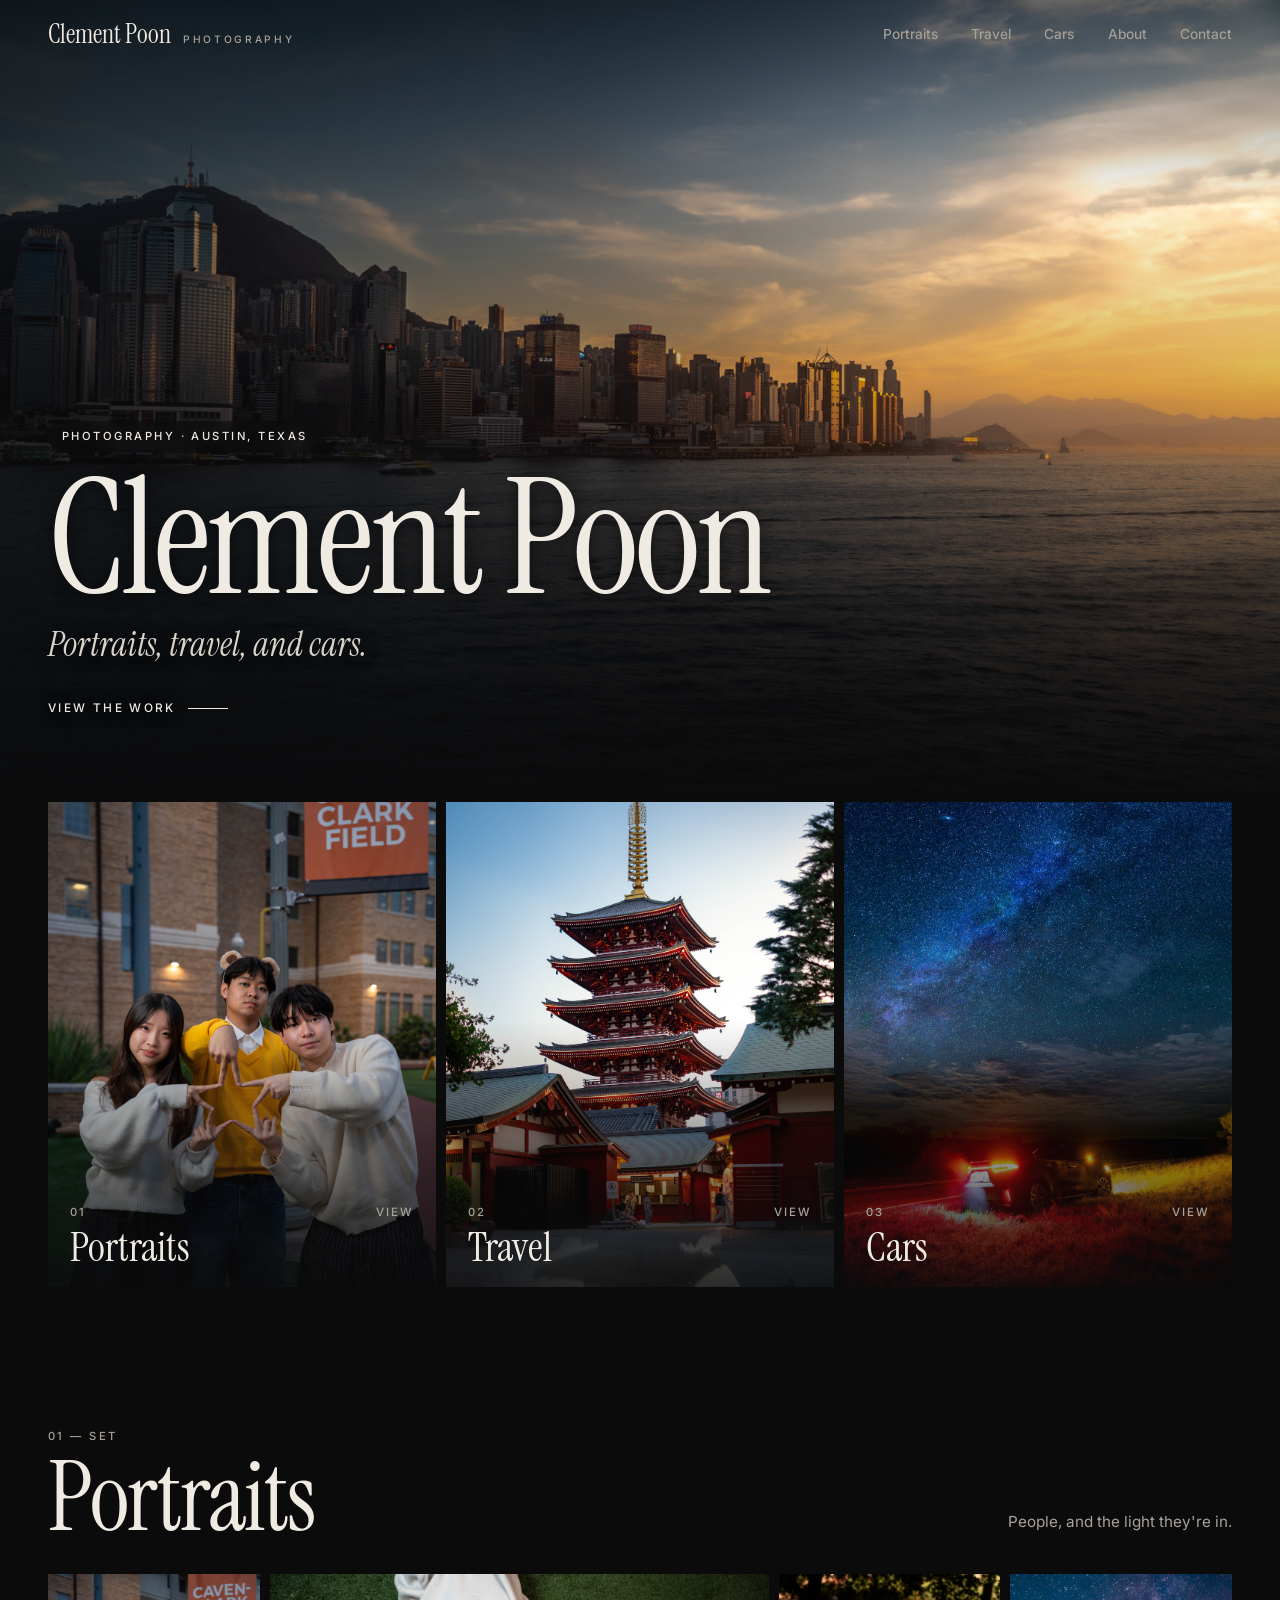
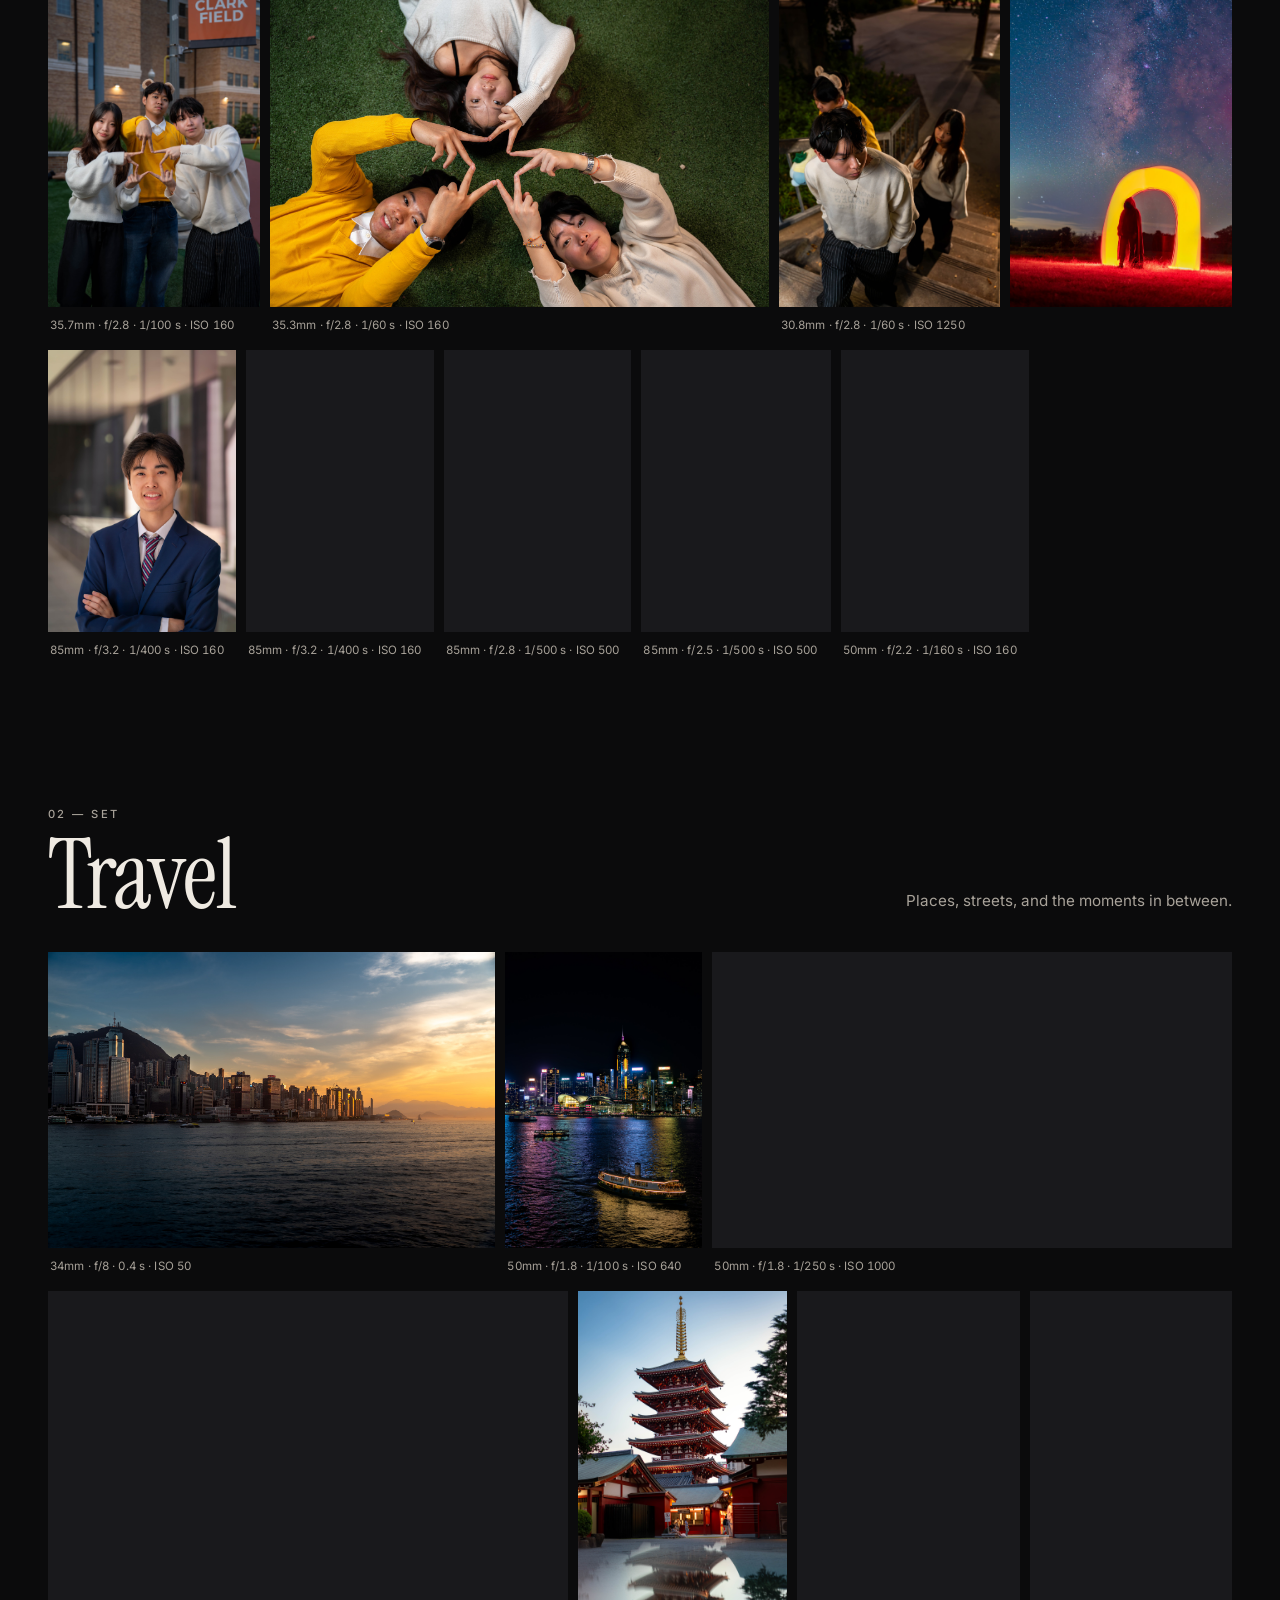
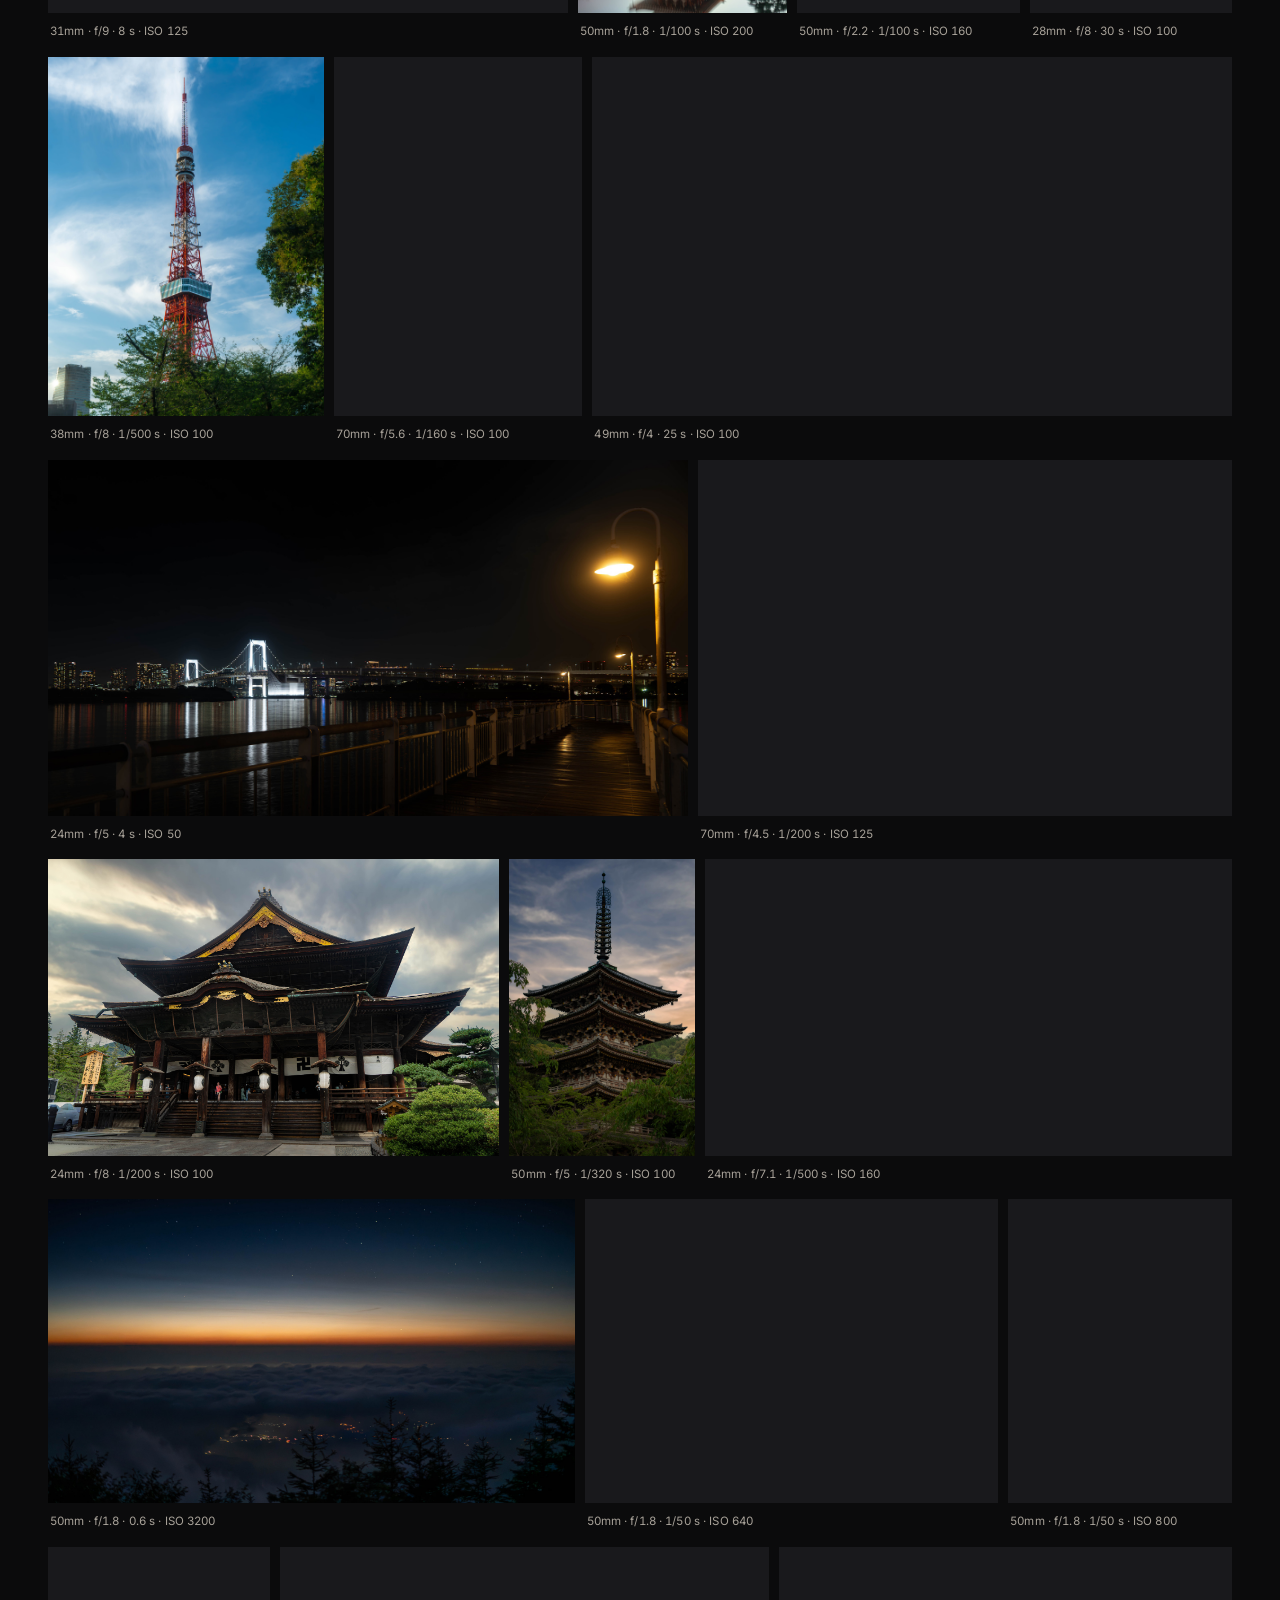
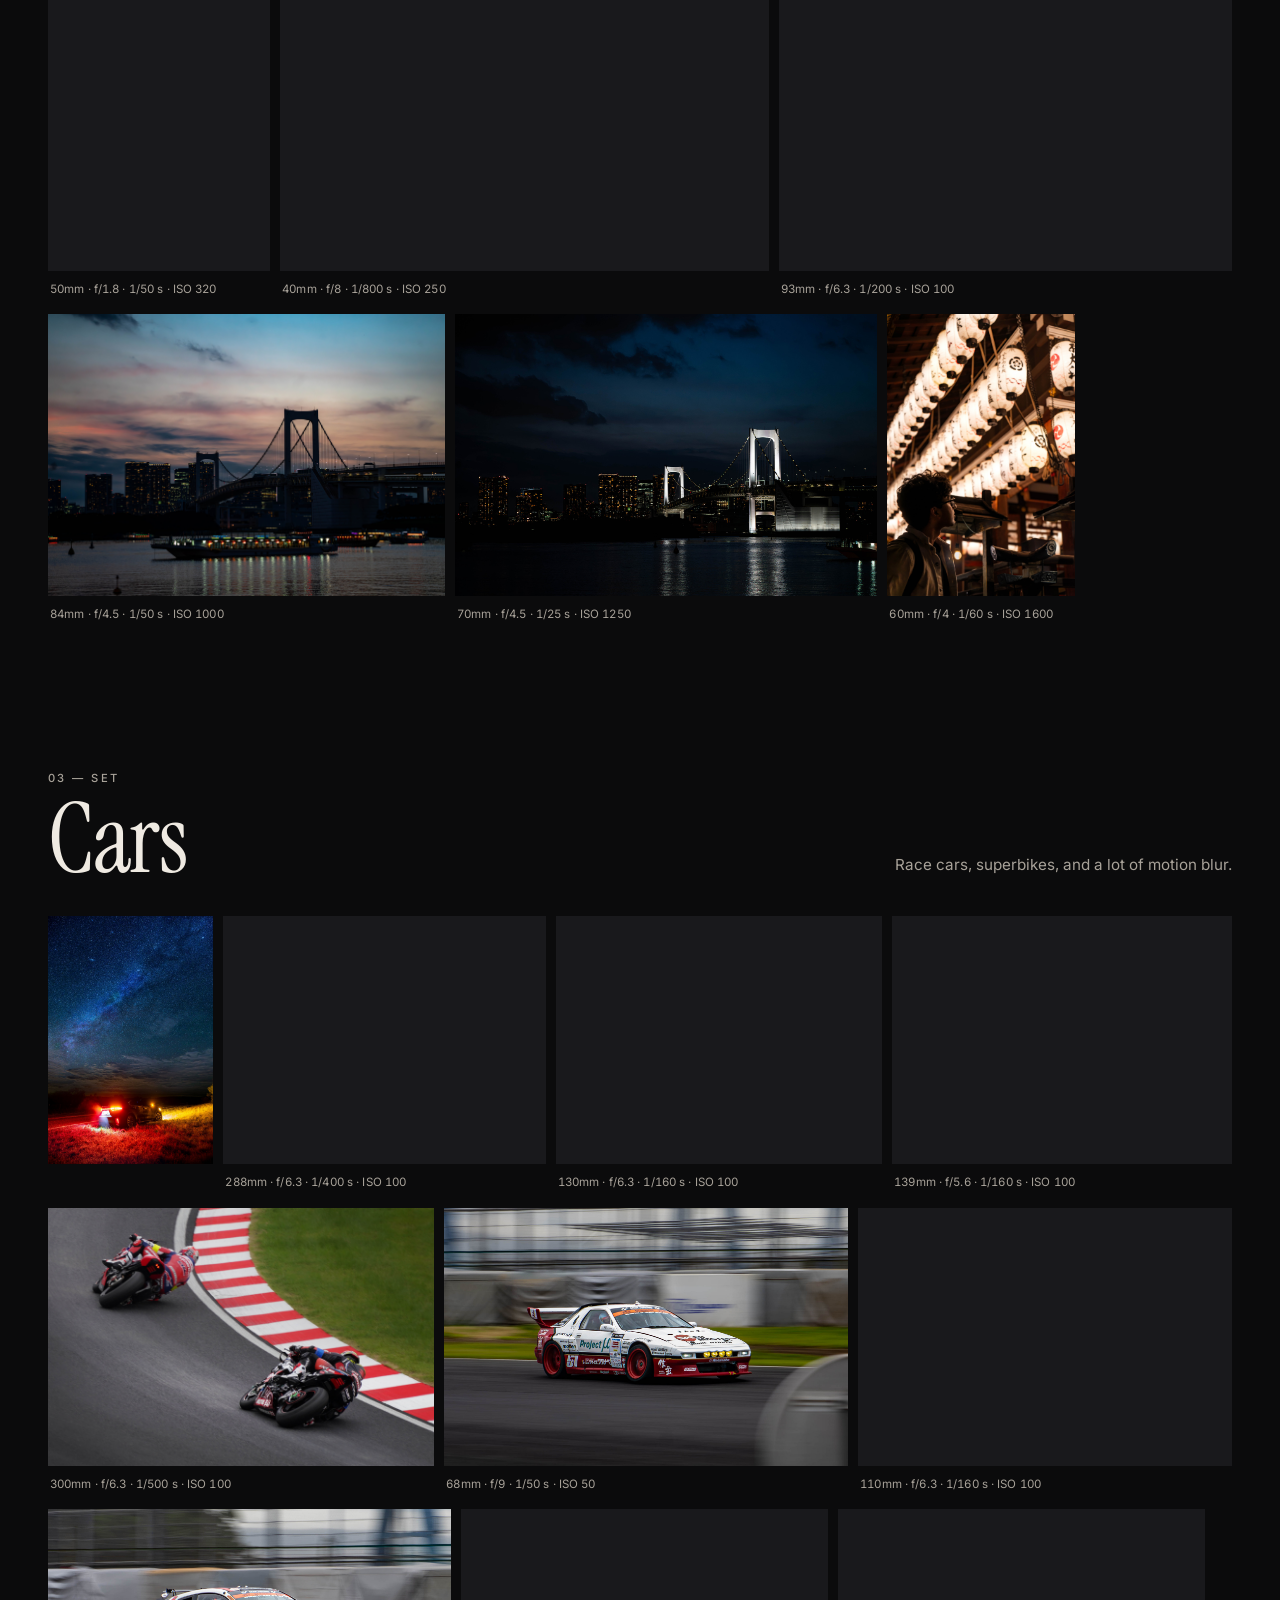
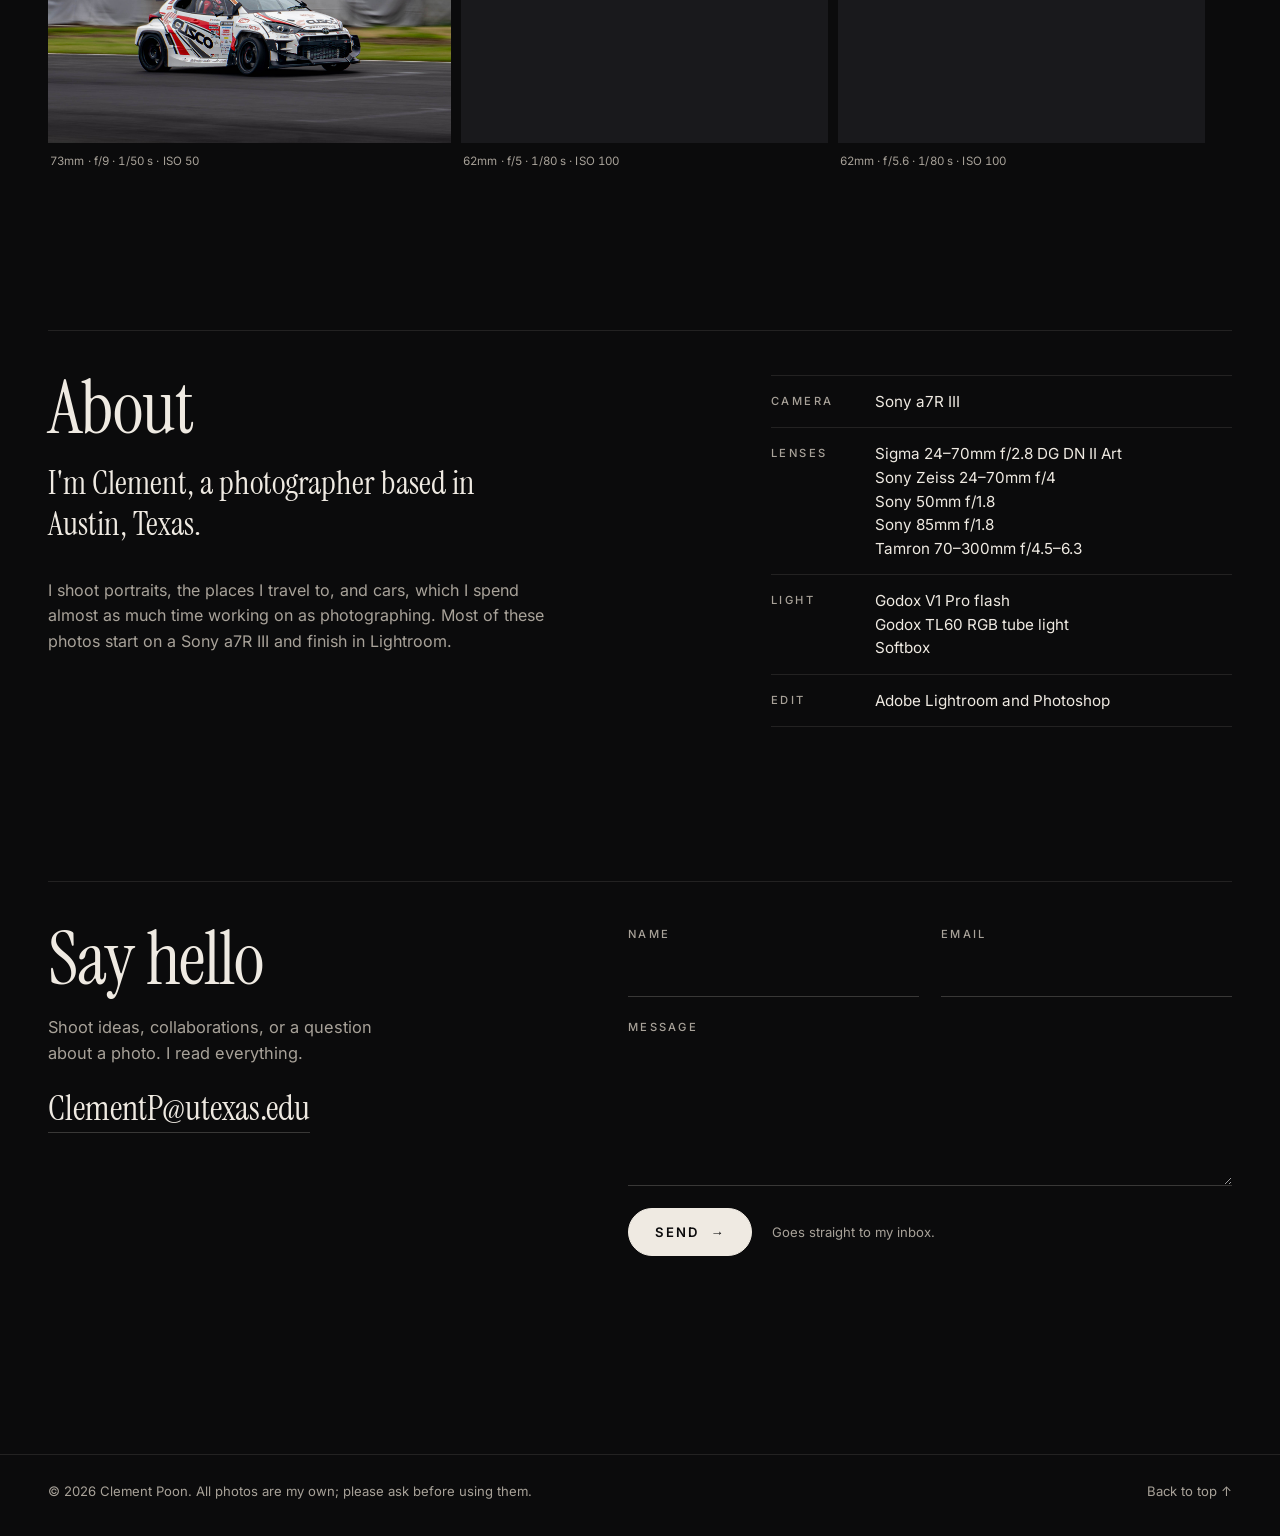
==== photography/index.html @ 9507e732 "Init comm" ====
<!doctype html>
<html lang="en">
<head>
<meta charset="utf-8">
<meta name="viewport" content="width=device-width, initial-scale=1">
<title>Clement Poon — Photography</title>
<meta name="description" content="Portrait, travel, and car photography by Clement Poon, based in Austin, Texas.">
<meta name="author" content="Clement Poon">
<link rel="canonical" href="https://clementpoon.com/photography/">
<meta property="og:url" content="https://clementpoon.com/photography/">
<meta property="og:image" content="https://clementpoon.com/photography/og-image.jpg">
<meta name="twitter:image" content="https://clementpoon.com/photography/og-image.jpg">
<meta property="og:type" content="website">
<meta property="og:site_name" content="Clement Poon Photography">
<meta property="og:title" content="Clement Poon — Photography">
<meta property="og:description" content="Portraits, travel, and cars. Based in Austin, Texas.">
<meta property="og:image:width" content="1200">
<meta property="og:image:height" content="630">
<meta property="og:image:alt" content="Clement Poon Photography: portraits, travel, and cars">
<meta name="twitter:card" content="summary_large_image">
<meta name="theme-color" content="#0b0b0c">
<link rel="icon" href="favicon.svg" type="image/svg+xml">
<link rel="apple-touch-icon" href="apple-touch-icon.png">
<link rel="stylesheet" href="photo.css">
</head>
<body>
<a class="skip" href="#main">Skip to the photos</a>

<header class="site-head">
  <div class="wrap site-head__row">
    <a class="mark" href="#top" aria-label="Clement Poon Photography, back to top">
      <span class="mark__name">Clement Poon</span>
      <span class="mark__tag">Photography</span>
    </a>
    <nav class="nav" aria-label="Sections">
      <a href="#portraits">Portraits</a>
      <a href="#travel">Travel</a>
      <a href="#cars">Cars</a>
      <a href="#about">About</a>
      <a href="#contact">Contact</a>
    </nav>
  </div>
</header>

<main id="main">

  <!-- ================================ COVER ================================
       The big photo is img/cover-1440.jpg / img/cover-2560.jpg (same photo, two sizes). Replace both to change it.
  -->
  <section class="hero" id="top" aria-labelledby="name">
    <figure class="hero__media"><img draggable="false" src="img/cover-1440.jpg" srcset="img/cover-1440.jpg 1440w, img/cover-2560.jpg 2560w" sizes="100vw" width="2560" height="1691" alt="Hong Kong Island's skyline at sunset across Victoria Harbour" fetchpriority="high"></figure>
    <div class="wrap hero__inner">
      <p class="label hero__kicker">Photography · Austin, Texas</p>
      <h1 id="name">Clement Poon</h1>
      <p class="hero__tagline">Portraits, travel, and cars.</p>
      <a class="hero__cue" href="#portraits">View the work <span aria-hidden="true"></span></a>
    </div>
  </section>

  <!-- ============================== SET INDEX ==============================
       Each card shows one photo from its set. object-position picks which part of the photo stays in view.
  -->
  <nav class="sets wrap" aria-label="Photo sets">
    <ul class="sets__grid">
      <li>
        <a class="set-card" href="#portraits">
          <img draggable="false" src="img/portraits/caven-clark-field-sm.jpg" width="1019" height="1600" alt="" loading="lazy" decoding="async" style="object-position:50% 35%">
          <span class="set-card__text">
            <span><span class="label set-card__n">01</span><span class="set-card__title">Portraits</span></span>
            <span class="set-card__go">View</span>
          </span>
        </a>
      </li>
      <li>
        <a class="set-card" href="#travel">
          <img draggable="false" src="img/travel/sensoji-reflection-sm.jpg" width="1038" height="1600" alt="" loading="lazy" decoding="async" style="object-position:50% 28%">
          <span class="set-card__text">
            <span><span class="label set-card__n">02</span><span class="set-card__title">Travel</span></span>
            <span class="set-card__go">View</span>
          </span>
        </a>
      </li>
      <li>
        <a class="set-card" href="#cars">
          <img draggable="false" src="img/cars/under-the-milky-way-sm.jpg" width="1067" height="1600" alt="" loading="lazy" decoding="async" style="object-position:50% 90%">
          <span class="set-card__text">
            <span><span class="label set-card__n">03</span><span class="set-card__title">Cars</span></span>
            <span class="set-card__go">View</span>
          </span>
        </a>
      </li>
    </ul>
  </nav>

  <!-- ============================== PORTRAITS ==============================
       Each photo is one <figure class="shot"> block. To add one, copy this pattern:

       <figure class="shot" style="--r:0.8">
         <button class="shot__img" type="button" data-full="img/portraits/name.jpg"><img draggable="false" src="img/portraits/name-sm.jpg" width="960" height="1200" alt="Describe the photo" loading="lazy" decoding="async"></button>
         <figcaption><span class="shot__meta">85mm · f/1.8 · 1/200 s · ISO 100</span></figcaption>
       </figure>

       --r is the photo's width ÷ height (3:2 = 1.5, 2:3 = 0.667, 4:5 = 0.8, 16:9 = 1.778).
       data-full is the large file the viewer opens; the -sm file is what shows in the grid.
  -->
  <section class="set wrap" id="portraits" aria-labelledby="portraits-h">
    <header class="set__head">
      <p class="label set__n">01 — Set</p>
      <h2 id="portraits-h">Portraits</h2>
      <p class="set__note">People, and the light they're in.</p>
    </header>
    <div class="grid">
      <figure class="shot" style="--r:0.637">
        <button class="shot__img" type="button" data-full="img/portraits/caven-clark-field.jpg"><img draggable="false" src="img/portraits/caven-clark-field-sm.jpg" width="1019" height="1600" alt="Three friends making a star with their fingers under the orange Caven-Clark Field banner on campus" loading="lazy" decoding="async"></button>
        <figcaption><span class="shot__meta">35.7mm · f/2.8 · 1/100 s · ISO 160</span></figcaption>
      </figure>
      <figure class="shot" style="--r:1.500">
        <button class="shot__img" type="button" data-full="img/portraits/from-above.jpg"><img draggable="false" src="img/portraits/from-above-sm.jpg" width="1600" height="1067" alt="The same three friends lying head to head on green turf, joining their fingers into a star, shot from above" loading="lazy" decoding="async"></button>
        <figcaption><span class="shot__meta">35.3mm · f/2.8 · 1/60 s · ISO 160</span></figcaption>
      </figure>
      <figure class="shot" style="--r:0.666">
        <button class="shot__img" type="button" data-full="img/portraits/on-the-stairs.jpg"><img draggable="false" src="img/portraits/on-the-stairs-sm.jpg" width="1066" height="1600" alt="Three friends climbing outdoor stairs at dusk, one in a cream sweater in front looking down to the side" loading="lazy" decoding="async"></button>
        <figcaption><span class="shot__meta">30.8mm · f/2.8 · 1/60 s · ISO 1250</span></figcaption>
      </figure>
      <figure class="shot" style="--r:0.667">
        <button class="shot__img" type="button" data-full="img/portraits/light-portal.jpg"><img draggable="false" src="img/portraits/light-portal-sm.jpg" width="1067" height="1600" alt="A hooded figure standing inside a glowing orange and yellow light-painted arch on red-lit grass, under the Milky Way" loading="lazy" decoding="async"></button>
      </figure>
      <figure class="shot" style="--r:0.667">
        <button class="shot__img" type="button" data-full="img/portraits/navy-suit.jpg"><img draggable="false" src="img/portraits/navy-suit-sm.jpg" width="1067" height="1600" alt="Smiling young man in a navy suit and striped tie with arms crossed, glass corridor softly blurred behind him" loading="lazy" decoding="async"></button>
        <figcaption><span class="shot__meta">85mm · f/3.2 · 1/400 s · ISO 160</span></figcaption>
      </figure>
      <figure class="shot" style="--r:0.667">
        <button class="shot__img" type="button" data-full="img/portraits/white-polo.jpg"><img draggable="false" src="img/portraits/white-polo-sm.jpg" width="1067" height="1600" alt="Young man with curly red hair and glasses in a white polo, arms crossed, bright corridor behind him" loading="lazy" decoding="async"></button>
        <figcaption><span class="shot__meta">85mm · f/3.2 · 1/400 s · ISO 160</span></figcaption>
      </figure>
      <figure class="shot" style="--r:0.667">
        <button class="shot__img" type="button" data-full="img/portraits/blue-tie.jpg"><img draggable="false" src="img/portraits/blue-tie-sm.jpg" width="1067" height="1600" alt="Smiling young man with curly hair and clear glasses in a black suit and blue tie" loading="lazy" decoding="async"></button>
        <figcaption><span class="shot__meta">85mm · f/2.8 · 1/500 s · ISO 500</span></figcaption>
      </figure>
      <figure class="shot" style="--r:0.673">
        <button class="shot__img" type="button" data-full="img/portraits/black-tie.jpg"><img draggable="false" src="img/portraits/black-tie-sm.jpg" width="1077" height="1600" alt="Smiling young man in a black suit and black tie with arms crossed in a modern hallway" loading="lazy" decoding="async"></button>
        <figcaption><span class="shot__meta">85mm · f/2.5 · 1/500 s · ISO 500</span></figcaption>
      </figure>
      <figure class="shot" style="--r:0.667">
        <button class="shot__img" type="button" data-full="img/portraits/glass-hallway.jpg"><img draggable="false" src="img/portraits/glass-hallway-sm.jpg" width="1067" height="1600" alt="Young man in glasses, a black suit and a blue patterned tie, arms crossed in a long hallway lined with windows" loading="lazy" decoding="async"></button>
        <figcaption><span class="shot__meta">50mm · f/2.2 · 1/160 s · ISO 160</span></figcaption>
      </figure>
    </div>
  </section>

  <!-- ================================ TRAVEL ================================ -->
  <section class="set wrap" id="travel" aria-labelledby="travel-h">
    <header class="set__head">
      <p class="label set__n">02 — Set</p>
      <h2 id="travel-h">Travel</h2>
      <p class="set__note">Places, streets, and the moments in between.</p>
    </header>
    <div class="grid">
      <figure class="shot" style="--r:1.514">
        <button class="shot__img" type="button" data-full="img/travel/victoria-harbour-sunset.jpg"><img draggable="false" src="img/travel/victoria-harbour-sunset-sm.jpg" width="1600" height="1057" alt="Hong Kong Island&#x27;s skyline at sunset across Victoria Harbour, the sky glowing orange behind distant mountains" loading="lazy" decoding="async"></button>
        <figcaption><span class="shot__meta">34mm · f/8 · 0.4 s · ISO 50</span></figcaption>
      </figure>
      <figure class="shot" style="--r:0.667">
        <button class="shot__img" type="button" data-full="img/travel/star-ferry.jpg"><img draggable="false" src="img/travel/star-ferry-sm.jpg" width="1067" height="1600" alt="A lit-up Star Ferry crossing Victoria Harbour at night, with the Convention Centre and Central Plaza behind" loading="lazy" decoding="async"></button>
        <figcaption><span class="shot__meta">50mm · f/1.8 · 1/100 s · ISO 640</span></figcaption>
      </figure>
      <figure class="shot" style="--r:1.758">
        <button class="shot__img" type="button" data-full="img/travel/red-sails.jpg"><img draggable="false" src="img/travel/red-sails-sm.jpg" width="1600" height="910" alt="Junk boats with glowing red sails and a ferry crossing Victoria Harbour at night, Hong Kong Island lit up behind" loading="lazy" decoding="async"></button>
        <figcaption><span class="shot__meta">50mm · f/1.8 · 1/250 s · ISO 1000</span></figcaption>
      </figure>
      <figure class="shot" style="--r:1.615">
        <button class="shot__img" type="button" data-full="img/travel/victoria-peak.jpg"><img draggable="false" src="img/travel/victoria-peak-sm.jpg" width="1600" height="991" alt="Night view from Victoria Peak over Hong Kong&#x27;s towers, the harbour, and Kowloon" loading="lazy" decoding="async"></button>
        <figcaption><span class="shot__meta">31mm · f/9 · 8 s · ISO 125</span></figcaption>
      </figure>
      <figure class="shot" style="--r:0.649">
        <button class="shot__img" type="button" data-full="img/travel/sensoji-reflection.jpg"><img draggable="false" src="img/travel/sensoji-reflection-sm.jpg" width="1038" height="1600" alt="Sensō-ji&#x27;s red five-story pagoda at dusk, reflected upside down in a puddle in the foreground" loading="lazy" decoding="async"></button>
        <figcaption><span class="shot__meta">50mm · f/1.8 · 1/100 s · ISO 200</span></figcaption>
      </figure>
      <figure class="shot" style="--r:0.693">
        <button class="shot__img" type="button" data-full="img/travel/sensoji-glass.jpg"><img draggable="false" src="img/travel/sensoji-glass-sm.jpg" width="1109" height="1600" alt="Sensō-ji&#x27;s pagoda glowing in late sun, with a second reflected pagoda layered over the left side of the frame" loading="lazy" decoding="async"></button>
        <figcaption><span class="shot__meta">50mm · f/2.2 · 1/100 s · ISO 160</span></figcaption>
      </figure>
      <figure class="shot" style="--r:0.628">
        <button class="shot__img" type="button" data-full="img/travel/tokyo-tower-night.jpg"><img draggable="false" src="img/travel/tokyo-tower-night-sm.jpg" width="1005" height="1600" alt="Tokyo Tower lit orange and white at night above a road streaked with car light trails" loading="lazy" decoding="async"></button>
        <figcaption><span class="shot__meta">28mm · f/8 · 30 s · ISO 100</span></figcaption>
      </figure>
      <figure class="shot" style="--r:0.767">
        <button class="shot__img" type="button" data-full="img/travel/tokyo-tower.jpg"><img draggable="false" src="img/travel/tokyo-tower-sm.jpg" width="1227" height="1600" alt="Tokyo Tower&#x27;s red and white lattice against a blue sky with wispy clouds, trees in the foreground" loading="lazy" decoding="async"></button>
        <figcaption><span class="shot__meta">38mm · f/8 · 1/500 s · ISO 100</span></figcaption>
      </figure>
      <figure class="shot" style="--r:0.691">
        <button class="shot__img" type="button" data-full="img/travel/crosswalk.jpg"><img draggable="false" src="img/travel/crosswalk-sm.jpg" width="1106" height="1600" alt="People crossing a street under a red light in low evening sun, curved stone buildings and trees behind" loading="lazy" decoding="async"></button>
        <figcaption><span class="shot__meta">70mm · f/5.6 · 1/160 s · ISO 100</span></figcaption>
      </figure>
      <figure class="shot" style="--r:1.778">
        <button class="shot__img" type="button" data-full="img/travel/rainbow-bridge.jpg"><img draggable="false" src="img/travel/rainbow-bridge-sm.jpg" width="1600" height="900" alt="Tokyo&#x27;s Rainbow Bridge lit white at night beside the city skyline, its lights reflected in still water" loading="lazy" decoding="async"></button>
        <figcaption><span class="shot__meta">49mm · f/4 · 25 s · ISO 100</span></figcaption>
      </figure>
      <figure class="shot" style="--r:1.796">
        <button class="shot__img" type="button" data-full="img/travel/odaiba-boardwalk.jpg"><img draggable="false" src="img/travel/odaiba-boardwalk-sm.jpg" width="1600" height="891" alt="A wet waterfront boardwalk under a glowing street lamp at night, with the Rainbow Bridge across the water" loading="lazy" decoding="async"></button>
        <figcaption><span class="shot__meta">24mm · f/5 · 4 s · ISO 50</span></figcaption>
      </figure>
      <figure class="shot" style="--r:1.500">
        <button class="shot__img" type="button" data-full="img/travel/ginkgo-rows.jpg"><img draggable="false" src="img/travel/ginkgo-rows-sm.jpg" width="1600" height="1067" alt="Rows of tall, narrow ginkgo trees catching the light against a pale sky" loading="lazy" decoding="async"></button>
        <figcaption><span class="shot__meta">70mm · f/4.5 · 1/200 s · ISO 125</span></figcaption>
      </figure>
      <figure class="shot" style="--r:1.522">
        <button class="shot__img" type="button" data-full="img/travel/zenkoji.jpg"><img draggable="false" src="img/travel/zenkoji-sm.jpg" width="1600" height="1051" alt="The wooden main hall of Zenkō-ji with paper lanterns, gold roof details, and a stormy sky" loading="lazy" decoding="async"></button>
        <figcaption><span class="shot__meta">24mm · f/8 · 1/200 s · ISO 100</span></figcaption>
      </figure>
      <figure class="shot" style="--r:0.625">
        <button class="shot__img" type="button" data-full="img/travel/pagoda.jpg"><img draggable="false" src="img/travel/pagoda-sm.jpg" width="1000" height="1600" alt="A dark wooden pagoda rising above green trees under a dramatic sky" loading="lazy" decoding="async"></button>
        <figcaption><span class="shot__meta">50mm · f/5 · 1/320 s · ISO 100</span></figcaption>
      </figure>
      <figure class="shot" style="--r:1.778">
        <button class="shot__img" type="button" data-full="img/travel/volcano-trail.jpg"><img draggable="false" src="img/travel/volcano-trail-sm.jpg" width="1600" height="900" alt="Hikers with backpacks on a volcanic slope under a blue sky" loading="lazy" decoding="async"></button>
        <figcaption><span class="shot__meta">24mm · f/7.1 · 1/500 s · ISO 160</span></figcaption>
      </figure>
      <figure class="shot" style="--r:1.732">
        <button class="shot__img" type="button" data-full="img/travel/before-sunrise.jpg"><img draggable="false" src="img/travel/before-sunrise-sm.jpg" width="1600" height="924" alt="A dark landscape before sunrise with a red and orange glow along the horizon" loading="lazy" decoding="async"></button>
        <figcaption><span class="shot__meta">50mm · f/1.8 · 0.6 s · ISO 3200</span></figcaption>
      </figure>
      <figure class="shot" style="--r:1.361">
        <button class="shot__img" type="button" data-full="img/travel/waiting-for-sunrise.jpg"><img draggable="false" src="img/travel/waiting-for-sunrise-sm.jpg" width="1600" height="1176" alt="Three people outdoors in the blue light before sunrise" loading="lazy" decoding="async"></button>
        <figcaption><span class="shot__meta">50mm · f/1.8 · 1/50 s · ISO 640</span></figcaption>
      </figure>
      <figure class="shot" style="--r:0.736">
        <button class="shot__img" type="button" data-full="img/travel/blue-hour.jpg"><img draggable="false" src="img/travel/blue-hour-sm.jpg" width="1177" height="1600" alt="A person against a deep blue sky before sunrise" loading="lazy" decoding="async"></button>
        <figcaption><span class="shot__meta">50mm · f/1.8 · 1/50 s · ISO 800</span></figcaption>
      </figure>
      <figure class="shot" style="--r:0.686">
        <button class="shot__img" type="button" data-full="img/travel/first-light.jpg"><img draggable="false" src="img/travel/first-light-sm.jpg" width="1098" height="1600" alt="A hiker with a backpack in the blue light just before sunrise" loading="lazy" decoding="async"></button>
        <figcaption><span class="shot__meta">50mm · f/1.8 · 1/50 s · ISO 320</span></figcaption>
      </figure>
      <figure class="shot" style="--r:1.508">
        <button class="shot__img" type="button" data-full="img/travel/by-the-lake.jpg"><img draggable="false" src="img/travel/by-the-lake-sm.jpg" width="1600" height="1061" alt="A lakeside view on a bright summer afternoon" loading="lazy" decoding="async"></button>
        <figcaption><span class="shot__meta">40mm · f/8 · 1/800 s · ISO 250</span></figcaption>
      </figure>
      <figure class="shot" style="--r:1.399">
        <button class="shot__img" type="button" data-full="img/travel/golden-afternoon.jpg"><img draggable="false" src="img/travel/golden-afternoon-sm.jpg" width="1600" height="1144" alt="A lakeside scene in warm, golden afternoon light" loading="lazy" decoding="async"></button>
        <figcaption><span class="shot__meta">93mm · f/6.3 · 1/200 s · ISO 100</span></figcaption>
      </figure>
      <figure class="shot" style="--r:1.410">
        <button class="shot__img" type="button" data-full="img/travel/bridge-at-dusk.jpg"><img draggable="false" src="img/travel/bridge-at-dusk-sm.jpg" width="1600" height="1135" alt="A suspension bridge over the water at dusk, with boats below" loading="lazy" decoding="async"></button>
        <figcaption><span class="shot__meta">84mm · f/4.5 · 1/50 s · ISO 1000</span></figcaption>
      </figure>
      <figure class="shot" style="--r:1.500">
        <button class="shot__img" type="button" data-full="img/travel/bridge-blue-hour.jpg"><img draggable="false" src="img/travel/bridge-blue-hour-sm.jpg" width="1600" height="1067" alt="A suspension bridge in the deep blue light after sunset" loading="lazy" decoding="async"></button>
        <figcaption><span class="shot__meta">70mm · f/4.5 · 1/25 s · ISO 1250</span></figcaption>
      </figure>
      <figure class="shot" style="--r:0.667">
        <button class="shot__img" type="button" data-full="img/travel/red-glow.jpg"><img draggable="false" src="img/travel/red-glow-sm.jpg" width="1067" height="1600" alt="A person in a night scene lit by deep red light" loading="lazy" decoding="async"></button>
        <figcaption><span class="shot__meta">60mm · f/4 · 1/60 s · ISO 1600</span></figcaption>
      </figure>
    </div>
  </section>

  <!-- ================================= CARS ================================= -->
  <section class="set wrap" id="cars" aria-labelledby="cars-h">
    <header class="set__head">
      <p class="label set__n">03 — Set</p>
      <h2 id="cars-h">Cars</h2>
      <p class="set__note">Race cars, superbikes, and a lot of motion blur.</p>
    </header>
    <div class="grid grid--wide">
      <figure class="shot" style="--r:0.667">
        <button class="shot__img" type="button" data-full="img/cars/under-the-milky-way.jpg"><img draggable="false" src="img/cars/under-the-milky-way-sm.jpg" width="1067" height="1600" alt="A dark car parked on the grass beside a rural road at night, its red tail lights glowing and yellow light spilling across the grass, under the Milky Way" loading="lazy" decoding="async"></button>
      </figure>
      <figure class="shot" style="--r:1.299">
        <button class="shot__img" type="button" data-full="img/cars/number-65.jpg"><img draggable="false" src="img/cars/number-65-sm.jpg" width="1600" height="1232" alt="Superbike number 65 in blue and orange leaning into a corner, rider tucked in, grass blurred behind" loading="lazy" decoding="async"></button>
        <figcaption><span class="shot__meta">288mm · f/6.3 · 1/400 s · ISO 100</span></figcaption>
      </figure>
      <figure class="shot" style="--r:1.317">
        <button class="shot__img" type="button" data-full="img/cars/streaks.jpg"><img draggable="false" src="img/cars/streaks-sm.jpg" width="1600" height="1215" alt="A race car panning past with the track behind it blurred into streaks" loading="lazy" decoding="async"></button>
        <figcaption><span class="shot__meta">130mm · f/6.3 · 1/160 s · ISO 100</span></figcaption>
      </figure>
      <figure class="shot" style="--r:1.370">
        <button class="shot__img" type="button" data-full="img/cars/the-pack.jpg"><img draggable="false" src="img/cars/the-pack-sm.jpg" width="1600" height="1168" alt="A group of race cars running close together on track" loading="lazy" decoding="async"></button>
        <figcaption><span class="shot__meta">139mm · f/5.6 · 1/160 s · ISO 100</span></figcaption>
      </figure>
      <figure class="shot" style="--r:1.498">
        <button class="shot__img" type="button" data-full="img/cars/into-the-corner.jpg"><img draggable="false" src="img/cars/into-the-corner-sm.jpg" width="1600" height="1068" alt="Two superbikes, one red and one black, leaning hard into a corner beside a red and white kerb" loading="lazy" decoding="async"></button>
        <figcaption><span class="shot__meta">300mm · f/6.3 · 1/500 s · ISO 100</span></figcaption>
      </figure>
      <figure class="shot" style="--r:1.566">
        <button class="shot__img" type="button" data-full="img/cars/motion-blur.jpg"><img draggable="false" src="img/cars/motion-blur-sm.jpg" width="1600" height="1022" alt="A race car at speed with the background blurred into streaks" loading="lazy" decoding="async"></button>
        <figcaption><span class="shot__meta">68mm · f/9 · 1/50 s · ISO 50</span></figcaption>
      </figure>
      <figure class="shot" style="--r:1.449">
        <button class="shot__img" type="button" data-full="img/cars/duel.jpg"><img draggable="false" src="img/cars/duel-sm.jpg" width="1600" height="1104" alt="Two race cars on track together" loading="lazy" decoding="async"></button>
        <figcaption><span class="shot__meta">110mm · f/6.3 · 1/160 s · ISO 100</span></figcaption>
      </figure>
      <figure class="shot" style="--r:1.724">
        <button class="shot__img" type="button" data-full="img/cars/morning-pan.jpg"><img draggable="false" src="img/cars/morning-pan-sm.jpg" width="1600" height="928" alt="A race car panning past, the background blurred into horizontal streaks" loading="lazy" decoding="async"></button>
        <figcaption><span class="shot__meta">73mm · f/9 · 1/50 s · ISO 50</span></figcaption>
      </figure>
      <figure class="shot" style="--r:1.569">
        <button class="shot__img" type="button" data-full="img/cars/up-close.jpg"><img draggable="false" src="img/cars/up-close-sm.jpg" width="1600" height="1020" alt="A race car filling the frame as it passes, the background blurred" loading="lazy" decoding="async"></button>
        <figcaption><span class="shot__meta">62mm · f/5 · 1/80 s · ISO 100</span></figcaption>
      </figure>
      <figure class="shot" style="--r:1.570">
        <button class="shot__img" type="button" data-full="img/cars/two-seconds-later.jpg"><img draggable="false" src="img/cars/two-seconds-later-sm.jpg" width="1600" height="1019" alt="Another race car passing close, two seconds after the previous shot" loading="lazy" decoding="async"></button>
        <figcaption><span class="shot__meta">62mm · f/5.6 · 1/80 s · ISO 100</span></figcaption>
      </figure>
    </div>
  </section>

  <!-- ================================ ABOUT ================================= -->
  <section class="about wrap" id="about" aria-labelledby="about-h">
    <div class="about__grid">
      <div class="about__text">
        <h2 class="sec-title" id="about-h">About</h2>
        <p class="about__lead">I'm Clement, a photographer based in Austin, Texas.</p>
        <p>I shoot portraits, the places I travel to, and cars, which I spend almost as much time working on as photographing. Most of these photos start on a Sony a7R III and finish in Lightroom.</p>
      </div>
      <div class="kit-wrap">
        <h3 class="visually-hidden">Camera kit</h3>
        <dl class="kit">
          <div><dt class="label">Camera</dt><dd>Sony a7R III</dd></div>
          <div><dt class="label">Lenses</dt><dd><span>Sigma 24–70mm f/2.8 DG DN II Art</span><span>Sony Zeiss 24–70mm f/4</span><span>Sony 50mm f/1.8</span><span>Sony 85mm f/1.8</span><span>Tamron 70–300mm f/4.5–6.3</span></dd></div>
          <div><dt class="label">Light</dt><dd><span>Godox V1 Pro flash</span><span>Godox TL60 RGB tube light</span><span>Softbox</span></dd></div>
          <div><dt class="label">Edit</dt><dd>Adobe Lightroom and Photoshop</dd></div>
        </dl>
      </div>
    </div>
  </section>

  <!-- =============================== CONTACT ===============================
       The form sends through Web3Forms to ClementP@utexas.edu (same key as before; it's meant to be public).
  -->
  <section class="contact wrap" id="contact" aria-labelledby="contact-h">
    <div class="contact__grid">
      <div>
        <h2 class="sec-title" id="contact-h">Say hello</h2>
        <p class="contact__lead">Shoot ideas, collaborations, or a question about a photo. I read everything.</p>
        <a class="contact__email" href="mailto:ClementP@utexas.edu?subject=Photography">ClementP@utexas.edu</a>
      </div>
      <form class="form" id="contact-form" action="https://api.web3forms.com/submit" method="POST">
        <input type="hidden" name="access_key" value="4c3725a1-b6ff-4b01-a8b3-9ed4b5b16d1e">
        <input type="hidden" name="subject" value="New photography message from clementpoon.com">
        <input type="hidden" name="from_name" value="clementpoon.com/photography">
        <input type="checkbox" name="botcheck" hidden>
        <div class="form__row">
          <div class="field">
            <label for="pf-name">Name</label>
            <input id="pf-name" name="name" type="text" autocomplete="name" maxlength="120" required>
          </div>
          <div class="field">
            <label for="pf-email">Email</label>
            <input id="pf-email" name="email" type="email" autocomplete="email" maxlength="200" required>
          </div>
        </div>
        <div class="field">
          <label for="pf-message">Message</label>
          <textarea id="pf-message" name="message" rows="5" maxlength="5000" required></textarea>
        </div>
        <div class="form__foot">
          <button class="btn" type="submit">Send <span aria-hidden="true">→</span></button>
          <p class="form__note">Goes straight to my inbox.</p>
        </div>
        <p class="form__status" role="status" aria-live="polite"></p>
      </form>
    </div>
  </section>

</main>

<footer class="site-foot">
  <div class="wrap site-foot__row">
    <p>© 2026 Clement Poon. All photos are my own; please ask before using them.</p>
    <a href="#top">Back to top ↑</a>
  </div>
</footer>

<dialog class="viewer" aria-labelledby="viewer-h">
  <h2 class="visually-hidden" id="viewer-h">Photo viewer</h2>
  <div class="viewer__stage">
    <img draggable="false" class="viewer__img" src="[data-uri]" alt="">
  </div>
  <div class="viewer__bar">
    <p class="viewer__cap"><span class="viewer__meta"></span></p>
    <div class="viewer__nav">
      <button class="viewer__btn viewer__prev" type="button" aria-label="Previous photo"><svg viewBox="0 0 24 24" aria-hidden="true"><path d="M15 5l-7 7 7 7" fill="none" stroke="currentColor" stroke-width="1.6" stroke-linecap="round" stroke-linejoin="round"/></svg></button>
      <p class="viewer__count"></p>
      <button class="viewer__btn viewer__next" type="button" aria-label="Next photo"><svg viewBox="0 0 24 24" aria-hidden="true"><path d="M9 5l7 7-7 7" fill="none" stroke="currentColor" stroke-width="1.6" stroke-linecap="round" stroke-linejoin="round"/></svg></button>
    </div>
  </div>
  <button class="viewer__zoom" type="button" aria-label="Zoom in"><svg viewBox="0 0 24 24" aria-hidden="true"><circle cx="10.5" cy="10.5" r="6.25" fill="none" stroke="currentColor" stroke-width="1.6"/><path d="M15.2 15.2L20 20M7.75 10.5h5.5" fill="none" stroke="currentColor" stroke-width="1.6" stroke-linecap="round"/><path class="viewer__zoom-plus" d="M10.5 7.75v5.5" fill="none" stroke="currentColor" stroke-width="1.6" stroke-linecap="round"/></svg></button>
  <button class="viewer__close" type="button" aria-label="Close photo viewer"><svg viewBox="0 0 24 24" aria-hidden="true"><path d="M6 6l12 12M18 6L6 18" fill="none" stroke="currentColor" stroke-width="1.6" stroke-linecap="round"/></svg></button>
</dialog>

<script src="photo.js" defer></script>
</body>
</html>
---- photography/photo.css ----
/* =====================================================================
   Clement Poon — Photography
   ---------------------------------------------------------------------
   A dark, photo-first gallery. Colors and fonts live in TOKENS below.
   This page is self-contained: it shares nothing with the engineering
   portfolio except the domain.
   ===================================================================== */

/* ---------- FONTS (self-hosted, SIL Open Font License; see fonts/) ---------- */
@font-face { font-family: "Instrument Serif"; font-style: normal; font-weight: 400; font-display: swap; src: url("fonts/instrument-serif-latin-400-normal.woff2") format("woff2"); }
@font-face { font-family: "Instrument Serif"; font-style: italic; font-weight: 400; font-display: swap; src: url("fonts/instrument-serif-latin-400-italic.woff2") format("woff2"); }
@font-face { font-family: "Inter"; font-style: normal; font-weight: 100 900; font-display: swap; src: url("fonts/inter-latin-wght-normal.woff2") format("woff2"); }

/* ---------- TOKENS ---------- */
:root {
  --bg: #0b0b0c;
  --bg-2: #121214;
  --bg-3: #19191c;
  --text: #efeae2;
  --muted: #a8a299;
  --faint: #6e6a64;
  --line: rgba(239, 234, 226, 0.1);
  --line-2: rgba(239, 234, 226, 0.2);
  --accent: #e3b77d;        /* warm sand, used sparingly */

  --serif: "Instrument Serif", "Iowan Old Style", "Palatino Linotype", Georgia, serif;
  --sans: "Inter", -apple-system, "Segoe UI", Roboto, "Helvetica Neue", Arial, sans-serif;

  --wrap: 1360px;
  --pad: clamp(16px, 4vw, 48px);
  --head-h: 68px;
  --row: clamp(150px, 22vw, 300px);   /* target height of a row of photos (scales with the screen) */
  --gap: 10px;              /* space between photos */
  --ease: cubic-bezier(0.2, 0.7, 0.2, 1);

  /* film grain for empty frames */
  --grain: url("data:image/svg+xml;utf8,<svg xmlns='http://www.w3.org/2000/svg' width='180' height='180'><filter id='n'><feTurbulence type='fractalNoise' baseFrequency='0.85' numOctaves='2' stitchTiles='stitch'/><feColorMatrix values='0 0 0 0 1  0 0 0 0 1  0 0 0 0 1  0 0 0 0.07 0'/></filter><rect width='100%25' height='100%25' filter='url(%23n)'/></svg>");
  color-scheme: dark;
}

/* ---------- BASE ---------- */
*, *::before, *::after { box-sizing: border-box; }
html {
  -webkit-text-size-adjust: 100%;
  text-size-adjust: 100%;
  scroll-behavior: smooth;
  scroll-padding-top: calc(var(--head-h) + 8px);
  background: var(--bg);
}
html.viewer-open { overflow: hidden; }
body {
  margin: 0;
  background: var(--bg);
  color: var(--text);
  font-family: var(--sans);
  font-size: 16px;
  line-height: 1.6;
  -webkit-font-smoothing: antialiased;
  -moz-osx-font-smoothing: grayscale;
}
img { display: block; max-width: 100%; height: auto; }
a { color: inherit; text-decoration: none; }
:focus-visible { outline: 2px solid var(--accent); outline-offset: 3px; }
h1, h2, h3 { margin: 0; font-weight: 400; }
p { margin: 0 0 1em; }

.wrap { max-width: var(--wrap); margin-inline: auto; padding-inline: var(--pad); }
.visually-hidden {
  position: absolute !important; width: 1px; height: 1px; padding: 0; margin: -1px;
  overflow: hidden; clip: rect(0 0 0 0); white-space: nowrap; border: 0;
}
.skip {
  position: absolute; left: -9999px; top: 10px; z-index: 100;
  padding: 8px 14px; background: var(--text); color: var(--bg); font-weight: 600;
}
.skip:focus { left: 10px; }
.label {
  font-size: 0.7rem; font-weight: 500; letter-spacing: 0.22em; text-transform: uppercase; color: var(--muted);
}

/* ---------- HEADER ---------- */
/* Solid by default; the script makes it transparent while the cover photo is behind it. */
.site-head {
  position: fixed; inset: 0 0 auto; z-index: 40;
  background: rgba(11, 11, 12, 0.86);
  -webkit-backdrop-filter: blur(14px) saturate(1.2);
  backdrop-filter: blur(14px) saturate(1.2);
  border-bottom: 1px solid var(--line);
  transition: background-color 0.35s, border-color 0.35s;
}
.site-head.is-top {
  background: transparent; border-bottom-color: transparent;
  -webkit-backdrop-filter: none; backdrop-filter: none;
}
.site-head__row { display: flex; align-items: center; justify-content: space-between; gap: 24px; height: var(--head-h); }
.mark { display: inline-flex; align-items: baseline; gap: 12px; white-space: nowrap; }
.mark__name { font-family: var(--serif); font-size: 1.65rem; line-height: 1; }
.mark__tag { font-size: 0.64rem; font-weight: 500; letter-spacing: 0.26em; text-transform: uppercase; color: var(--muted); }
.nav { display: flex; gap: clamp(16px, 2.6vw, 36px); }
.nav a {
  position: relative; padding-block: 6px;
  font-size: 0.86rem; font-weight: 450; color: var(--muted); white-space: nowrap;
  transition: color 0.2s;
}
.nav a:hover, .nav a[aria-current="true"] { color: var(--text); }
.nav a::after {
  content: ""; position: absolute; left: 0; right: 0; bottom: 0; height: 1px;
  background: var(--accent); transform: scaleX(0); transform-origin: left; transition: transform 0.3s var(--ease);
}
.nav a[aria-current="true"]::after { transform: scaleX(1); }

/* ---------- HERO ---------- */
.hero {
  position: relative; isolation: isolate; overflow: hidden;
  display: grid; align-items: end;
  min-height: min(88vh, 960px); min-height: min(88svh, 960px);
  background: radial-gradient(120% 90% at 72% 18%, #2b2722 0%, #17161a 42%, var(--bg) 100%);
}
.hero::before { content: ""; position: absolute; inset: 0; z-index: -1; background-image: var(--grain); opacity: 0.9; }
.hero__media { position: absolute; inset: 0; z-index: -2; margin: 0; }
.hero__media img { width: 100%; height: 100%; object-fit: cover; }
.hero::after {
  content: ""; position: absolute; inset: 0; z-index: -1;
  background:
    linear-gradient(90deg, rgba(11, 11, 12, 0.62) 0%, rgba(11, 11, 12, 0.3) 45%, rgba(11, 11, 12, 0) 72%),   /* keeps the text readable over bright skies */
    linear-gradient(180deg, rgba(11, 11, 12, 0.6) 0%, rgba(11, 11, 12, 0) 26%, rgba(11, 11, 12, 0.15) 48%, rgba(11, 11, 12, 0.92) 100%);
}
.hero__inner { width: 100%; padding-top: calc(var(--head-h) + 64px); padding-bottom: clamp(40px, 8vh, 84px); }
.hero__kicker {
  display: inline-block; margin: 0 0 18px; padding: 7px 14px; border-radius: 999px; color: var(--text);
  background: rgba(11, 11, 12, 0.5); -webkit-backdrop-filter: blur(8px); backdrop-filter: blur(8px);
}
.hero h1, .hero__tagline, .hero__cue { text-shadow: 0 1px 16px rgba(0, 0, 0, 0.55); }
.hero h1 {
  font-family: var(--serif); font-size: clamp(3.6rem, 12.5vw, 10.5rem); line-height: 0.86; letter-spacing: -0.02em;
}
.hero__tagline {
  margin: 16px 0 0; max-width: 30ch;
  font-family: var(--serif); font-style: italic; font-size: clamp(1.35rem, 2.8vw, 2.15rem); line-height: 1.2; color: #d9d3c9;
}
.hero__cue {
  display: inline-flex; align-items: center; gap: 12px; margin-top: 34px;
  font-size: 0.74rem; font-weight: 500; letter-spacing: 0.2em; text-transform: uppercase;
}
.hero__cue span[aria-hidden] { display: inline-block; width: 40px; height: 1px; background: currentColor; transition: width 0.35s var(--ease); }
.hero__cue:hover { color: var(--accent); }
.hero__cue:hover span[aria-hidden] { width: 64px; }

/* ---------- SET INDEX (three cards under the hero) ---------- */
.sets { padding-top: var(--gap); }
.sets__grid { list-style: none; margin: 0; padding: 0; display: grid; grid-template-columns: repeat(3, minmax(0, 1fr)); gap: var(--gap); }
.set-card {
  position: relative; display: block; aspect-ratio: 4 / 5; overflow: hidden; isolation: isolate;
  background: radial-gradient(110% 80% at 50% 30%, #222024 0%, #151517 60%, #111113 100%);
}
.set-card::before { content: ""; position: absolute; inset: 0; z-index: 0; background-image: var(--grain); }
.set-card img { position: absolute; inset: 0; width: 100%; height: 100%; object-fit: cover; transition: transform 0.9s var(--ease); }
.set-card::after {
  content: ""; position: absolute; inset: 0; z-index: 1;
  background: linear-gradient(180deg, rgba(11, 11, 12, 0) 45%, rgba(11, 11, 12, 0.85) 100%);
}
.set-card__icon { position: absolute; inset: 0; display: grid; place-items: center; color: var(--faint); }
.set-card__icon svg { width: 34%; max-width: 120px; height: auto; }
.set-card__text {
  position: absolute; left: 22px; right: 22px; bottom: 20px; z-index: 2;
  display: flex; align-items: baseline; justify-content: space-between; gap: 12px;
}
.set-card__n { display: block; margin-bottom: 6px; }
.set-card__title { display: block; font-family: var(--serif); font-size: clamp(2rem, 3.2vw, 2.9rem); line-height: 0.95; }
.set-card__go { font-size: 0.72rem; font-weight: 500; letter-spacing: 0.18em; text-transform: uppercase; color: var(--muted); transition: color 0.2s; }
.set-card:hover img { transform: scale(1.04); }
.set-card:hover .set-card__go { color: var(--accent); }

/* ---------- A SET OF PHOTOS ---------- */
.set { margin-top: clamp(80px, 11vw, 150px); }
.set__head {
  display: grid; grid-template-columns: minmax(0, 1fr) auto; align-items: end; gap: 10px 32px;
  margin-bottom: clamp(22px, 3vw, 34px);
}
.set__n { grid-column: 1 / -1; margin: 0; }
.set__head h2 { font-family: var(--serif); font-size: clamp(3rem, 7.5vw, 6rem); line-height: 0.88; letter-spacing: -0.015em; }
.set__note { max-width: 38ch; margin: 0 0 6px; text-align: right; color: var(--muted); font-size: 0.95rem; line-height: 1.5; }

/* Justified rows: each photo grows in proportion to its shape (--r = width ÷ height),
   so every row comes out the same height and nothing gets cropped. */
.grid { display: flex; flex-wrap: wrap; gap: var(--gap); }
.grid::after { content: ""; flex: 999999 1 0; }   /* keeps the last row from stretching */
.shot {
  --r: 1.5;
  flex: calc(var(--r) * 100) 1 calc(var(--r) * var(--row) * var(--k, 1));
  min-width: 0; margin: 0;
}
.grid--wide { --k: 0.83; }   /* all-landscape sets: slightly shorter target so three photos fit per row */
.shot__img { position: relative; display: block; aspect-ratio: var(--r); overflow: hidden; background: var(--bg-3); }
.shot__img img { width: 100%; height: 100%; object-fit: cover; transition: transform 0.7s var(--ease), opacity 0.3s; }
button.shot__img {
  width: 100%; margin: 0; padding: 0; border: 0; border-radius: 0;
  font: inherit; color: inherit; cursor: zoom-in; -webkit-appearance: none; appearance: none;
}
button.shot__img:hover img { transform: scale(1.025); }

/* Discourage saving: no dragging photos out, no long-press "Save image" on phones,
   and the photo itself can't be right-clicked (photo.js also blocks the menu). */
.shot__img, .shot__img img, .set-card, .set-card img, .hero__media img, .viewer__stage, .viewer__img {
  -webkit-user-select: none; user-select: none;
  -webkit-user-drag: none; -webkit-touch-callout: none;
}
.shot__img img, .set-card img, .hero__media img, .viewer__img { pointer-events: none; }
.shot figcaption { display: grid; gap: 1px; min-width: 0; padding: 9px 2px 6px; }
.shot__meta { white-space: nowrap; overflow: hidden; text-overflow: ellipsis; }
.shot__meta { font-size: 0.72rem; color: var(--muted); font-variant-numeric: tabular-nums; letter-spacing: 0.01em; }

/* empty frames, shown until the photos go in */
.shot--empty .shot__img {
  background: radial-gradient(120% 90% at 50% 35%, #1e1d21 0%, #141416 70%);
}
.shot--empty .shot__img::before {
  content: ""; position: absolute; inset: 14px;
  background:
    linear-gradient(var(--line-2), var(--line-2)) top left / 16px 1px,
    linear-gradient(var(--line-2), var(--line-2)) top left / 1px 16px,
    linear-gradient(var(--line-2), var(--line-2)) top right / 16px 1px,
    linear-gradient(var(--line-2), var(--line-2)) top right / 1px 16px,
    linear-gradient(var(--line-2), var(--line-2)) bottom left / 16px 1px,
    linear-gradient(var(--line-2), var(--line-2)) bottom left / 1px 16px,
    linear-gradient(var(--line-2), var(--line-2)) bottom right / 16px 1px,
    linear-gradient(var(--line-2), var(--line-2)) bottom right / 1px 16px,
    var(--grain);
  background-repeat: no-repeat, no-repeat, no-repeat, no-repeat, no-repeat, no-repeat, no-repeat, no-repeat, repeat;
}
.shot--empty .shot__img::after {
  content: "Photo coming soon"; position: absolute; inset: 0; display: grid; place-items: center; padding: 10px; text-align: center;
  font-size: 0.64rem; font-weight: 500; letter-spacing: 0.22em; text-transform: uppercase; color: var(--faint);
}

/* ---------- ABOUT ---------- */
.about { margin-top: clamp(96px, 12vw, 170px); }
.about__grid {
  display: grid; grid-template-columns: minmax(0, 7fr) minmax(0, 5fr); gap: 40px clamp(32px, 6vw, 96px);
  padding-top: clamp(28px, 4vw, 44px); border-top: 1px solid var(--line);
}
.sec-title { font-family: var(--serif); font-size: clamp(2.6rem, 6vw, 4.6rem); line-height: 0.9; letter-spacing: -0.015em; margin-bottom: 22px; }
.about__lead { max-width: 30ch; font-family: var(--serif); font-size: clamp(1.45rem, 2.6vw, 2.1rem); line-height: 1.22; }
.about__text p:not(.about__lead) { max-width: 52ch; color: var(--muted); }
.kit-wrap { align-self: end; }
.kit { margin: 0; }
.kit > div { display: grid; grid-template-columns: 88px minmax(0, 1fr); gap: 16px; padding: 14px 0; border-top: 1px solid var(--line); }
.kit > div:last-child { border-bottom: 1px solid var(--line); }
.kit dt { padding-top: 3px; }
.kit dd { margin: 0; font-size: 0.95rem; line-height: 1.55; }
.kit dd span { display: block; }

/* ---------- CONTACT ---------- */
.contact { margin-top: clamp(96px, 12vw, 170px); }
.contact__grid {
  display: grid; grid-template-columns: minmax(0, 5fr) minmax(0, 6fr); gap: 40px clamp(32px, 6vw, 96px); align-items: start;
  padding-top: clamp(28px, 4vw, 44px); border-top: 1px solid var(--line);
}
.contact__lead { max-width: 34ch; color: var(--muted); font-size: 1.02rem; }
.contact__email {
  display: inline-block; margin-top: 6px; padding-bottom: 4px; border-bottom: 1px solid var(--line-2);
  font-family: var(--serif); font-size: clamp(1.5rem, 3vw, 2.2rem); line-height: 1.1; overflow-wrap: anywhere;
  transition: border-color 0.2s, color 0.2s;
}
.contact__email:hover { color: var(--accent); border-color: var(--accent); }

.form { display: grid; gap: 22px; }
.form__row { display: grid; grid-template-columns: 1fr 1fr; gap: 22px; }
.field { display: grid; gap: 6px; min-width: 0; }
.field label { font-size: 0.7rem; font-weight: 500; letter-spacing: 0.2em; text-transform: uppercase; color: var(--muted); }
.field input, .field textarea {
  width: 100%; min-height: 46px; padding: 10px 0;
  border: 0; border-bottom: 1px solid var(--line-2); border-radius: 0;
  background: transparent; color: var(--text); font: inherit; font-size: 1.02rem;
  transition: border-color 0.2s;
}
.field textarea { min-height: 132px; resize: vertical; line-height: 1.5; }
.field input:hover, .field textarea:hover { border-bottom-color: var(--muted); }
.field input:focus-visible, .field textarea:focus-visible { outline: none; border-bottom-color: var(--accent); box-shadow: 0 1px 0 var(--accent); }
.form__foot { display: flex; flex-wrap: wrap; align-items: center; gap: 12px 20px; }
.btn {
  display: inline-flex; align-items: center; gap: 12px; min-height: 48px; padding: 0 26px;
  border: 1px solid var(--text); border-radius: 999px; background: var(--text); color: var(--bg);
  font: 600 0.82rem/1 var(--sans); letter-spacing: 0.14em; text-transform: uppercase; cursor: pointer;
  transition: background-color 0.2s, color 0.2s, border-color 0.2s;
}
.btn:hover { background: var(--accent); border-color: var(--accent); }
.btn[disabled] { opacity: 0.6; cursor: progress; }
.form__note { margin: 0; font-size: 0.82rem; color: var(--muted); }
.form__status { margin: 0; min-height: 1.5em; font-size: 0.92rem; }
.form__status[data-state="ok"] { color: #9fd8a8; }
.form__status[data-state="err"] { color: #ff9a8a; }

/* ---------- FOOTER ---------- */
.site-foot { margin-top: clamp(96px, 12vw, 170px); border-top: 1px solid var(--line); }
.site-foot__row {
  display: flex; flex-wrap: wrap; justify-content: space-between; align-items: baseline; gap: 8px 24px;
  padding-block: 26px 34px; font-size: 0.82rem; color: var(--muted);
}
.site-foot__row p { margin: 0; }
.site-foot__row a:hover { color: var(--accent); }

/* ---------- PHOTO VIEWER ---------- */
.viewer {
  width: 100%; height: 100%; max-width: none; max-height: none; margin: 0; padding: 0; border: 0;
  background: rgba(8, 8, 9, 0.98); color: var(--text);
}
.viewer::backdrop { background: rgba(0, 0, 0, 0.92); }
.viewer[open] { display: grid; grid-template-rows: minmax(0, 1fr) auto; }
.viewer__stage {
  display: grid; grid-template: minmax(0, 1fr) / minmax(0, 1fr); place-items: center;
  min-height: 0; padding: 60px 88px 10px; overflow: hidden;
  touch-action: none;   /* photo.js handles pinch, drag, and swipe here */
}
.viewer__img {
  max-width: 100%; max-height: 100%; width: auto; height: auto; object-fit: contain;
  box-shadow: 0 24px 70px rgba(0, 0, 0, 0.55); transition: opacity 0.25s;
}
.viewer__img.is-loading { opacity: 0.2; }
.viewer__img.is-easing { transition: opacity 0.25s, transform 0.32s cubic-bezier(0.2, 0.7, 0.2, 1); }
.viewer__img.is-easing-fast { transition: opacity 0.25s, transform 0.12s ease-out; }
.viewer__img.is-native { image-rendering: pixelated; }   /* exactly 100%: show the file's pixels as they are */
/* zoom cursors: magnifier over the photo, hand to drag once zoomed in */
.viewer__stage.on-photo { cursor: zoom-in; }
.viewer__stage.is-zoomed { cursor: zoom-out; }
.viewer__stage.is-zoomed.on-photo { cursor: grab; }
.viewer__stage.is-panning, .viewer__stage.is-panning.on-photo { cursor: grabbing; }
.viewer__bar { display: flex; align-items: flex-end; justify-content: space-between; gap: 16px; padding: 12px 28px 22px; }
.viewer__cap { margin: 0; min-width: 0; }
.viewer__meta { display: block; font-size: 0.86rem; color: var(--muted); font-variant-numeric: tabular-nums; }
.viewer__nav { display: flex; align-items: center; gap: 14px; flex: none; }
.viewer__count { margin: 0; font-size: 0.76rem; letter-spacing: 0.12em; color: var(--muted); font-variant-numeric: tabular-nums; }
.viewer__btn, .viewer__close, .viewer__zoom {
  display: grid; place-items: center; width: 52px; height: 52px; padding: 0;
  border: 1px solid var(--line-2); border-radius: 50%; background: rgba(20, 20, 22, 0.7); color: var(--text);
  cursor: pointer; transition: border-color 0.2s, color 0.2s;
}
.viewer__btn:hover, .viewer__close:hover, .viewer__zoom:hover { border-color: var(--accent); color: var(--accent); }
.viewer__btn svg, .viewer__close svg, .viewer__zoom svg { width: 20px; height: 20px; }
.viewer__btn[hidden] { display: none; }
.viewer__prev { position: fixed; left: 18px; top: 50%; transform: translateY(-50%); }
.viewer__next { position: fixed; right: 18px; top: 50%; transform: translateY(-50%); }
.viewer__close { position: fixed; top: 14px; right: 14px; width: 44px; height: 44px; }
.viewer__zoom { position: fixed; top: 14px; right: 68px; width: 44px; height: 44px; }
.viewer__zoom.is-on { border-color: var(--accent); color: var(--accent); }
.viewer__zoom.is-on .viewer__zoom-plus { display: none; }   /* magnifier shows "−" while zoomed in */

/* ---------- RESPONSIVE ---------- */
@media (max-width: 799px) {
  :root { --head-h: 96px; --gap: 6px; }
  .site-head__row { flex-direction: column; align-items: stretch; justify-content: center; gap: 8px; }
  .mark { justify-content: space-between; }
  .nav {
    overflow-x: auto; scrollbar-width: none; gap: 22px; margin-inline: calc(-1 * var(--pad)); padding-inline: var(--pad);
  }
  .nav::-webkit-scrollbar { display: none; }
  .nav a { font-size: 0.84rem; }
  .sets__grid { grid-template-columns: 1fr; }
  .set-card { aspect-ratio: 16 / 9; }
  .set__head { grid-template-columns: 1fr; }
  .set__note { text-align: left; }
  .about__grid, .contact__grid { grid-template-columns: 1fr; }
  .form__row { grid-template-columns: 1fr; }
  .viewer__stage { padding: 56px 6px 8px; }
  .viewer__bar { flex-wrap: wrap; padding: 10px 16px 16px; }
  .viewer__cap { flex: 1 1 100%; }
  .viewer__nav { flex: 1 1 100%; justify-content: center; gap: 22px; }
  .viewer__prev, .viewer__next { position: static; transform: none; width: 46px; height: 46px; }
}
@media (max-width: 799px) {
  /* narrow photos: let the settings wrap to two lines instead of cutting them off */
  .shot__meta { white-space: normal; display: -webkit-box; -webkit-box-orient: vertical; -webkit-line-clamp: 2; line-clamp: 2;
    font-size: 0.68rem; line-height: 1.35; }
}
@media (max-width: 599px) {
  /* phones: photos only; the camera settings show when a photo is opened */
  .shot figcaption { display: none; }
}

@media (prefers-reduced-motion: reduce) {
  html { scroll-behavior: auto; }
  *, *::before, *::after { transition: none !important; animation: none !important; }
}

@media print {
  .site-head, .viewer, .form, .hero__cue, .skip { display: none !important; }
  .hero { min-height: 0; background: none; }
  body { background: #fff; color: #000; }
}
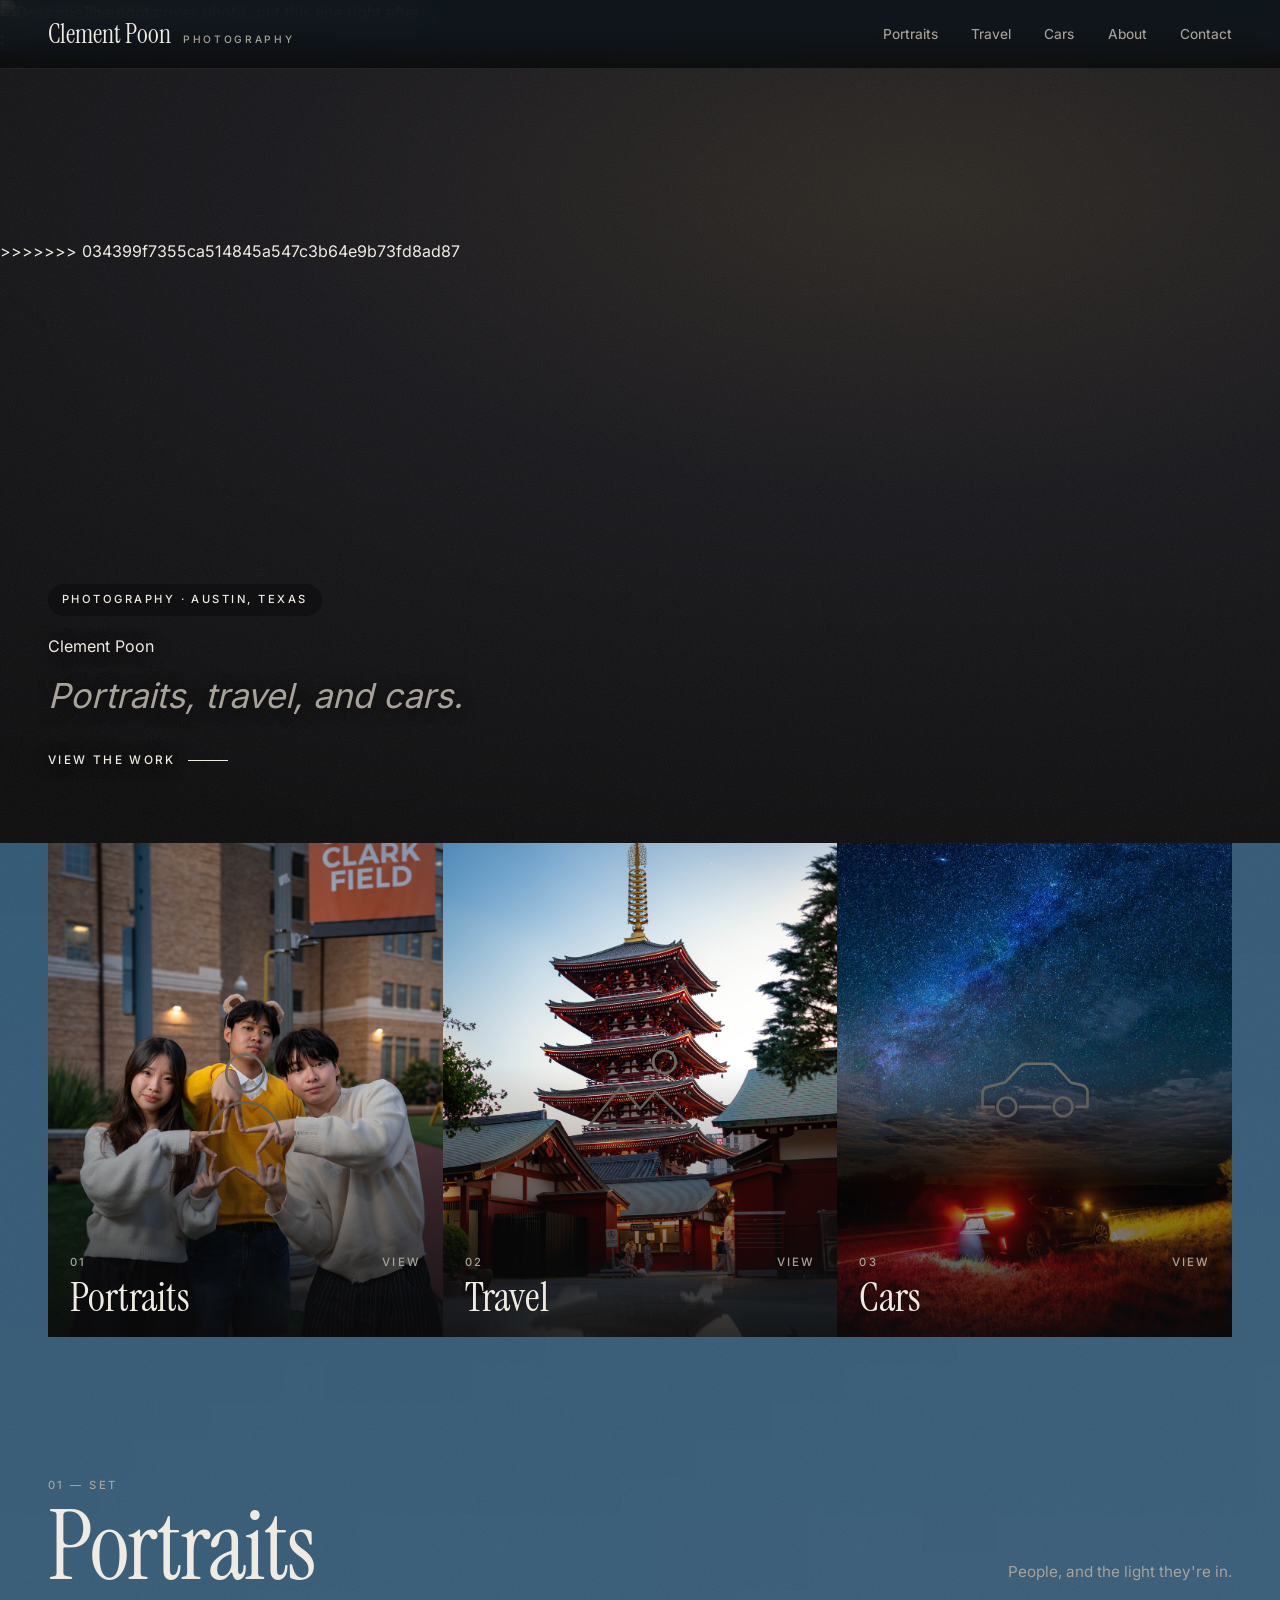
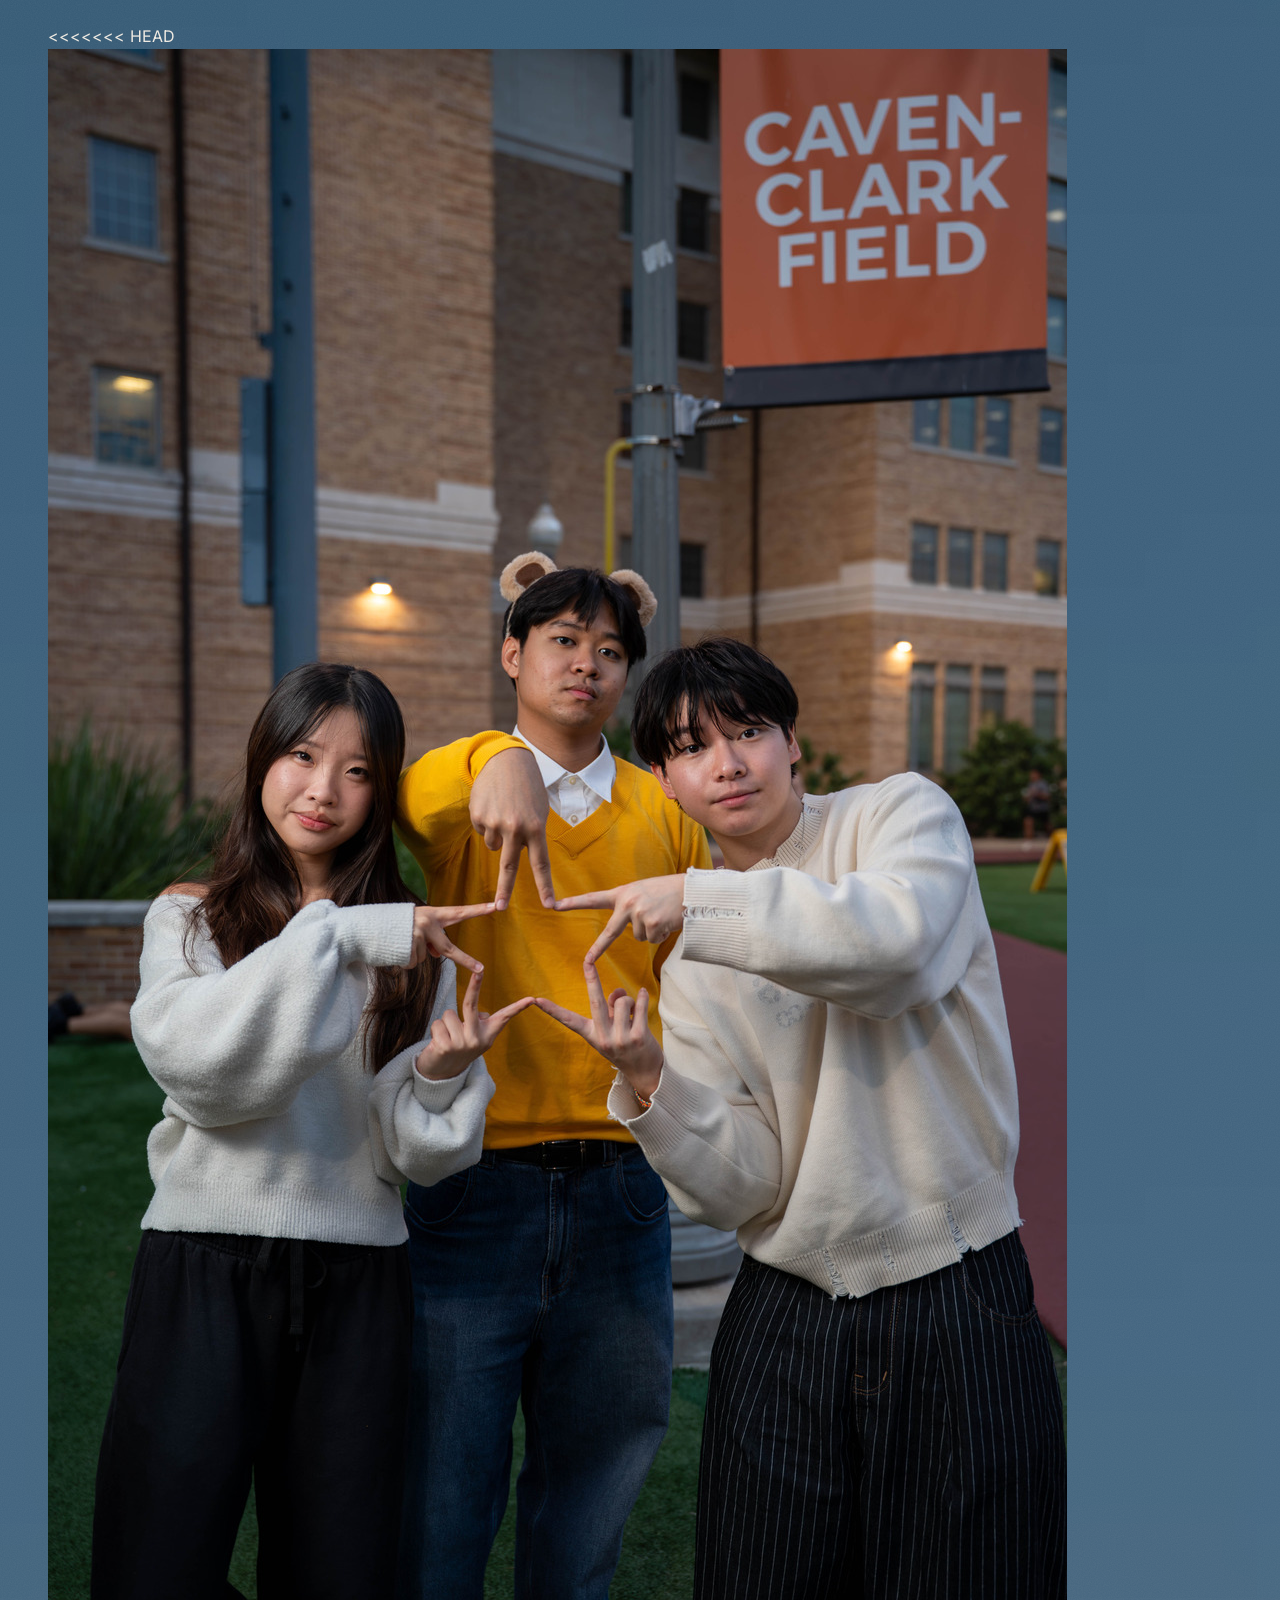
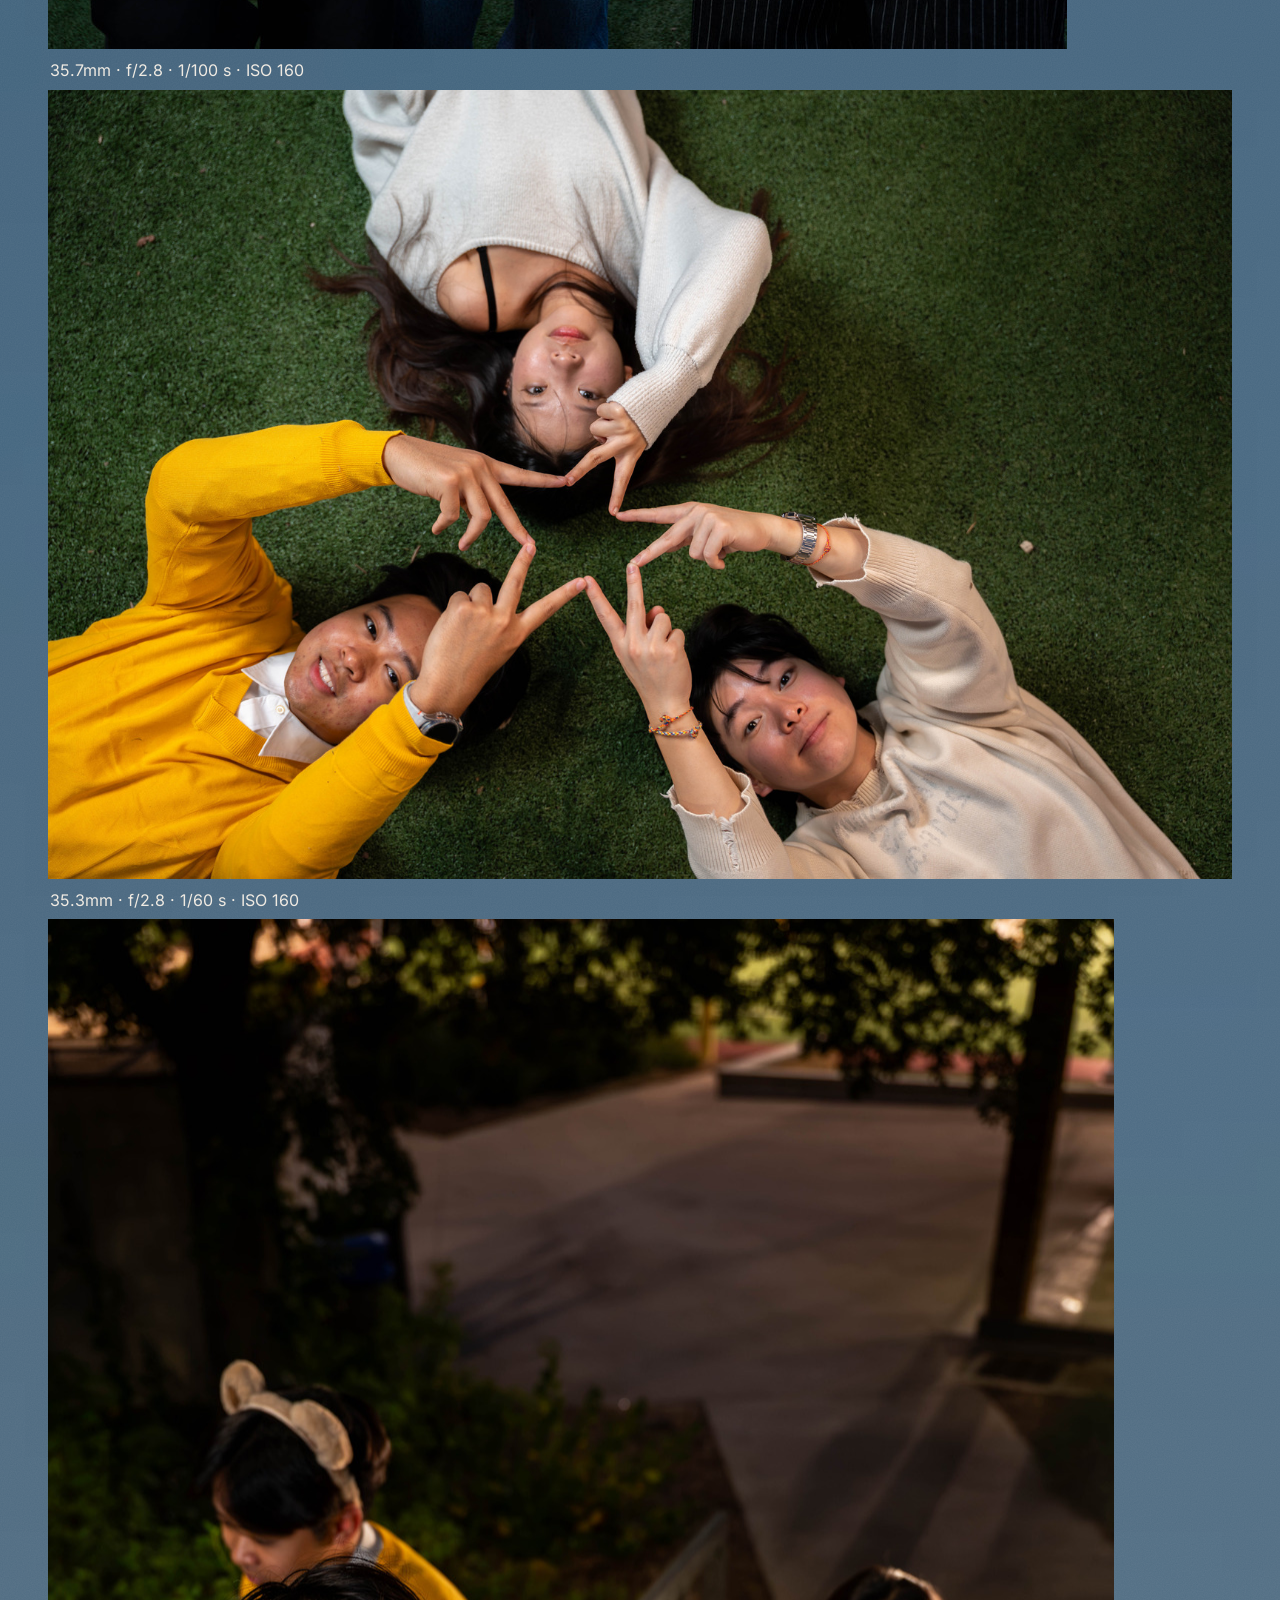
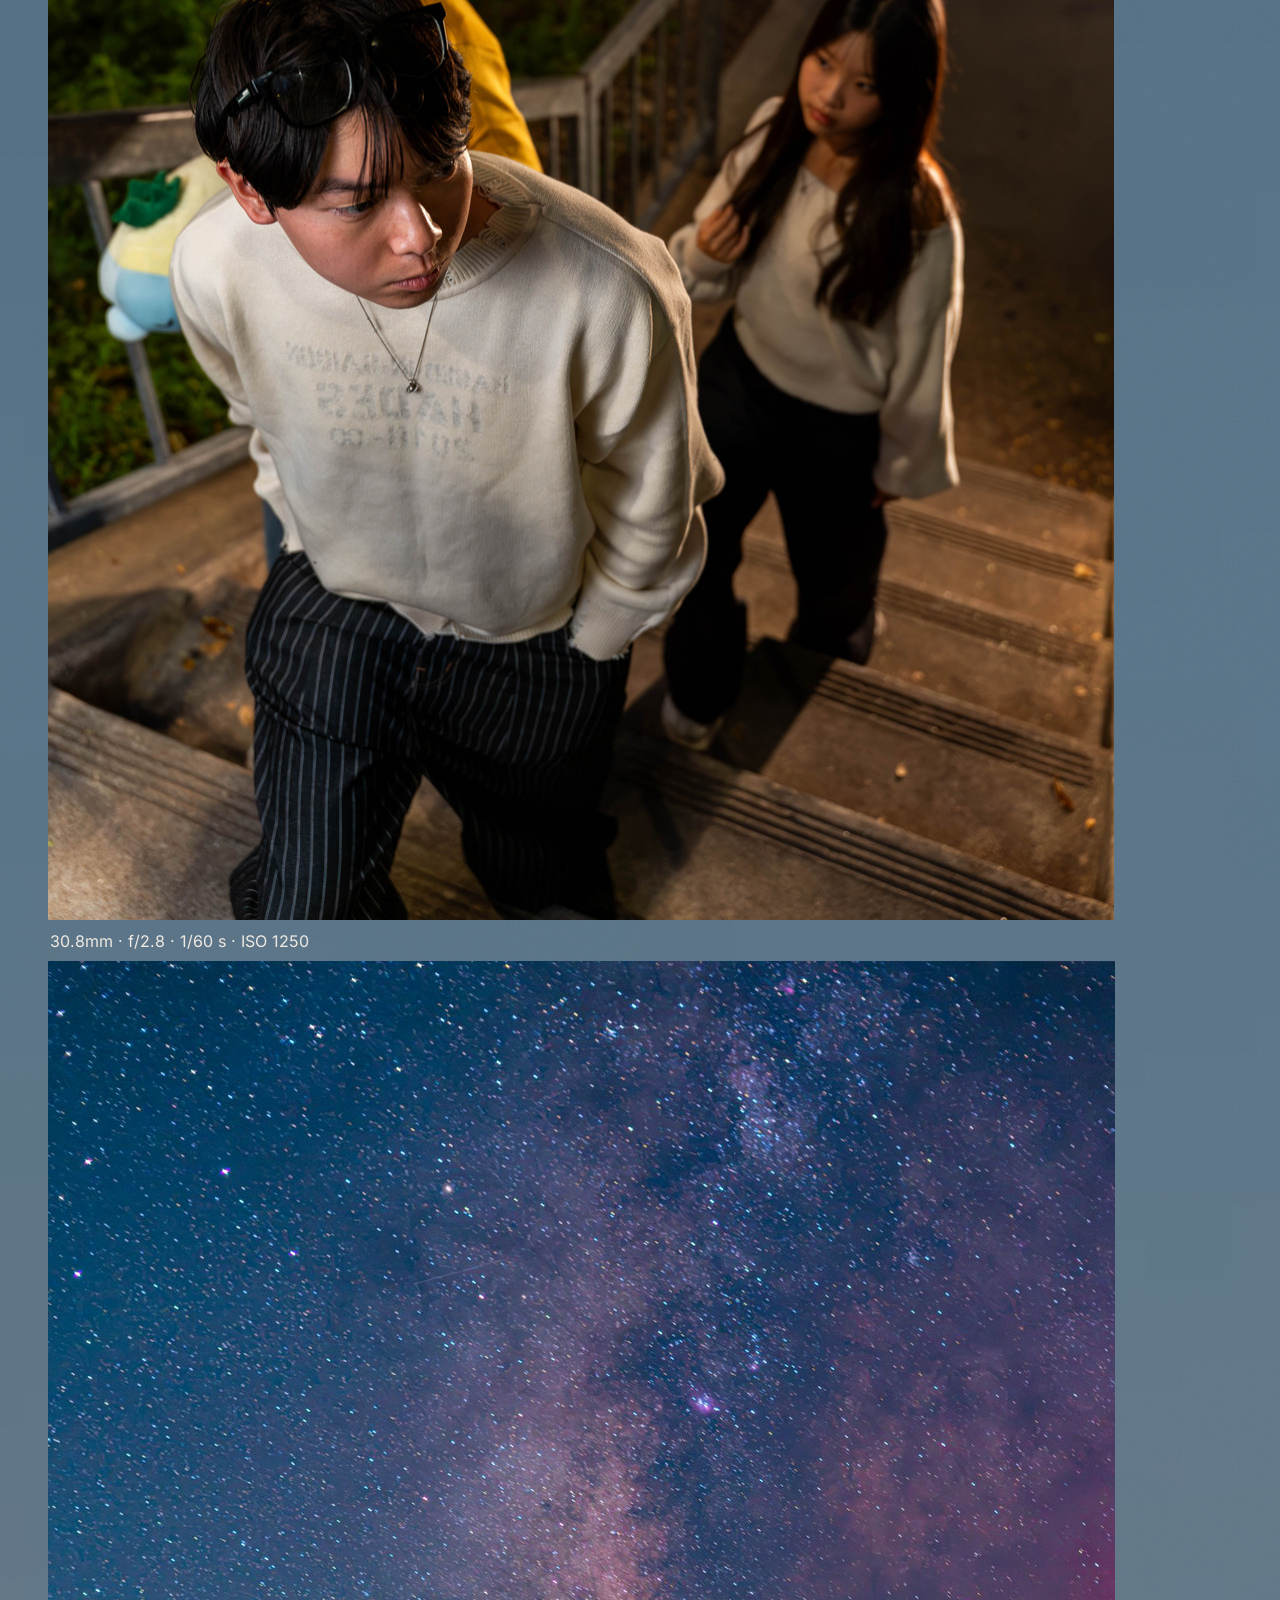
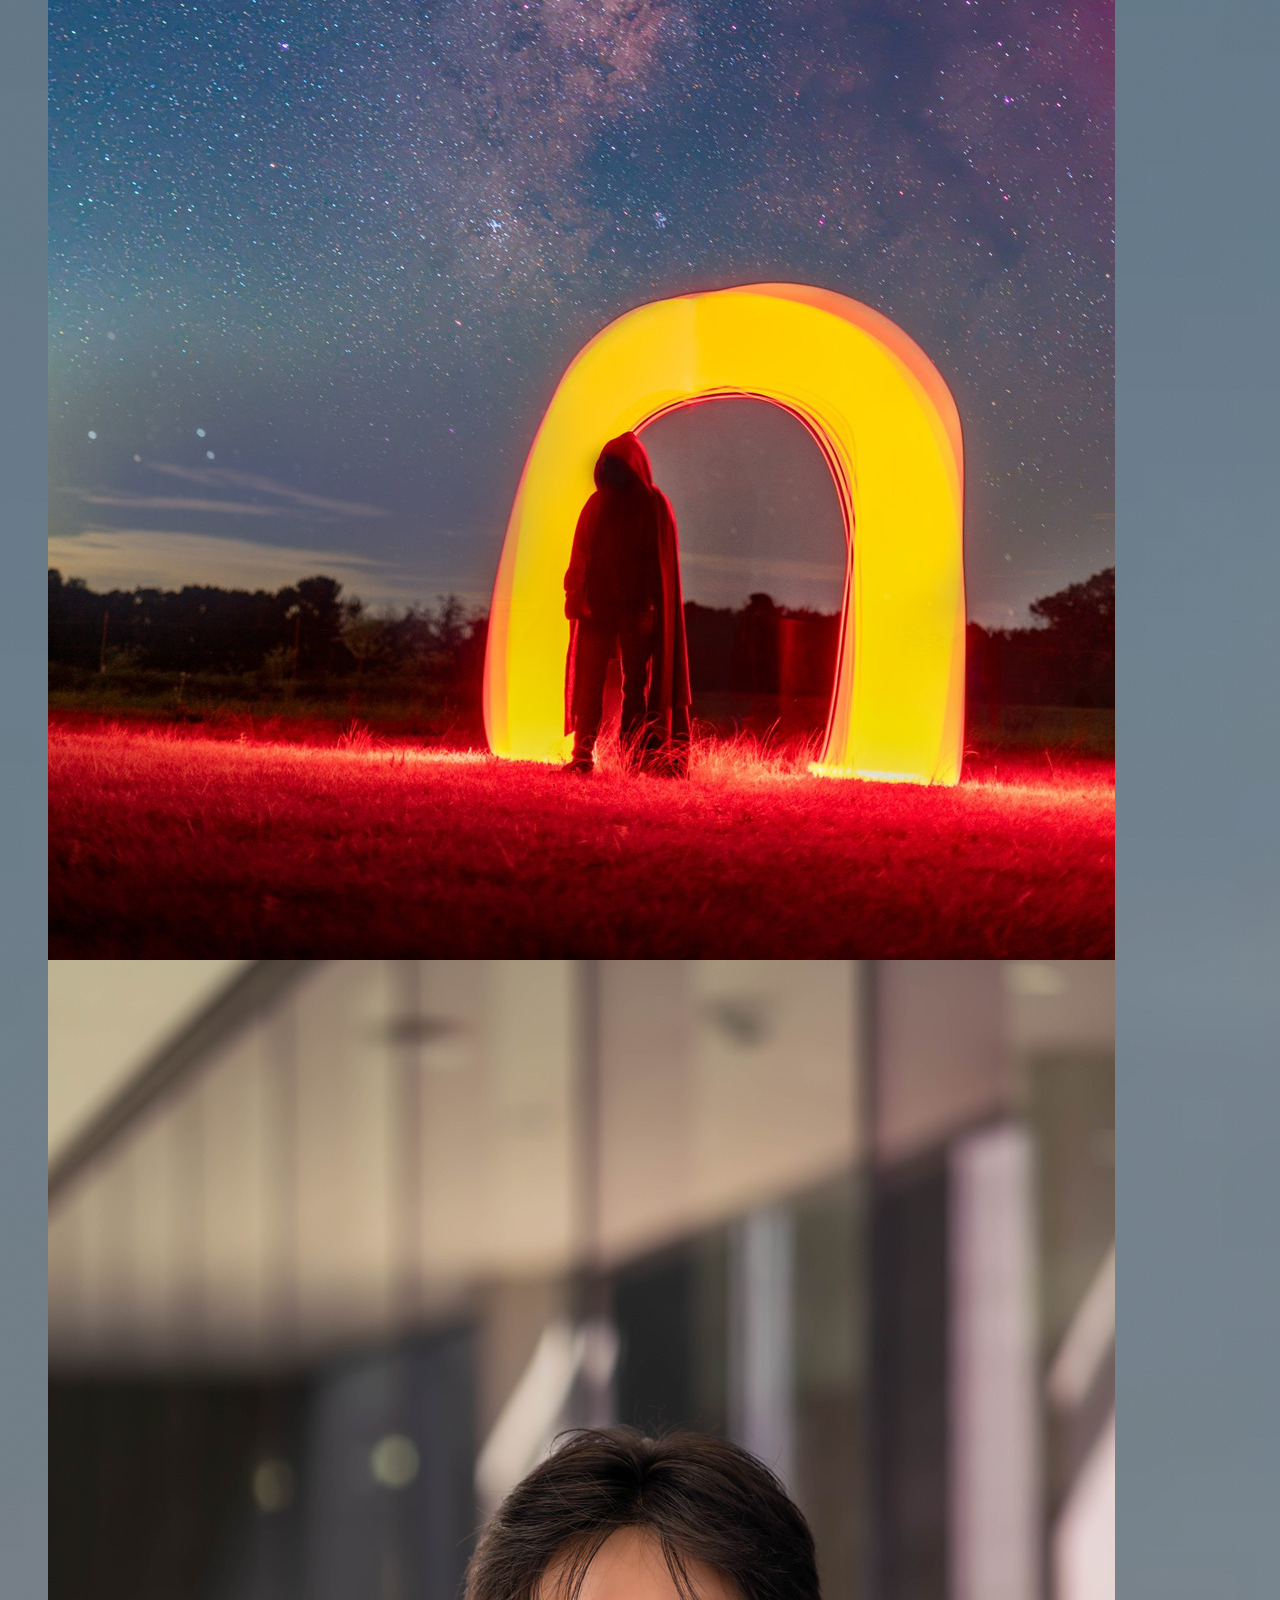
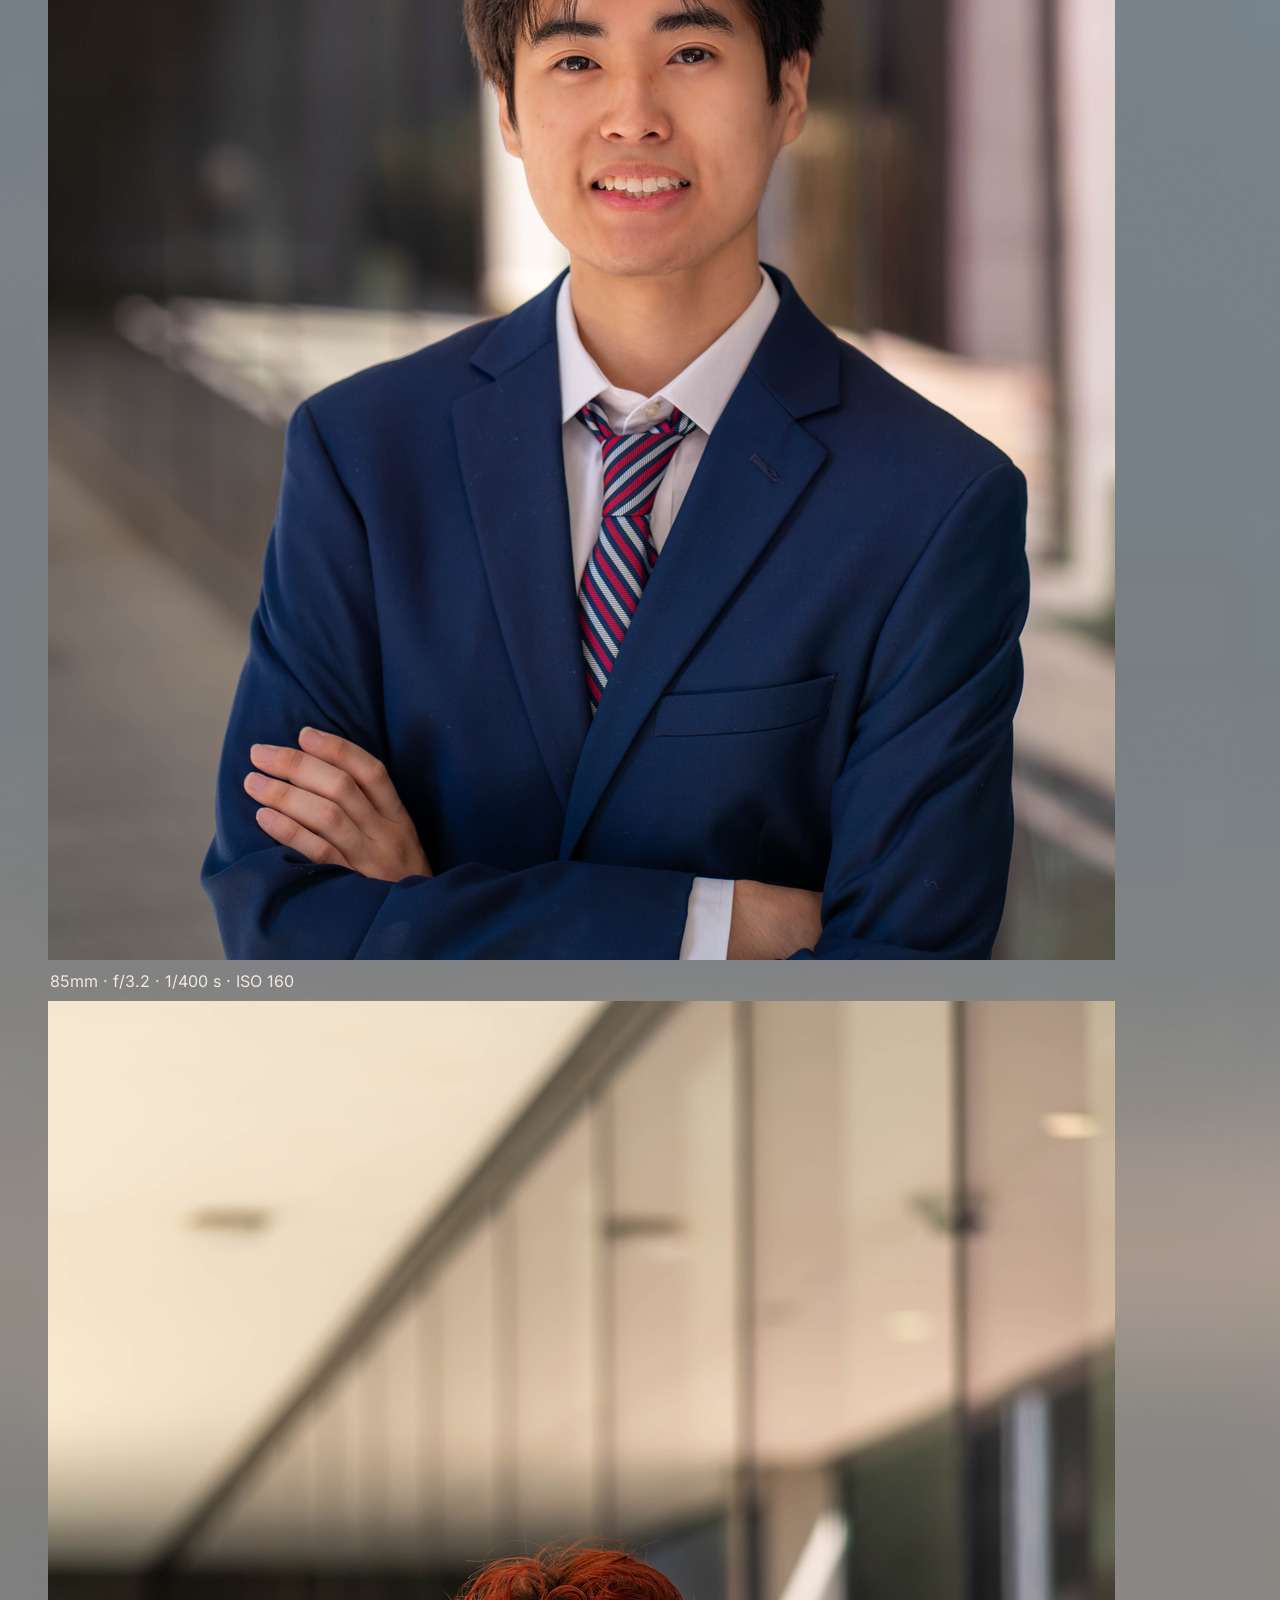
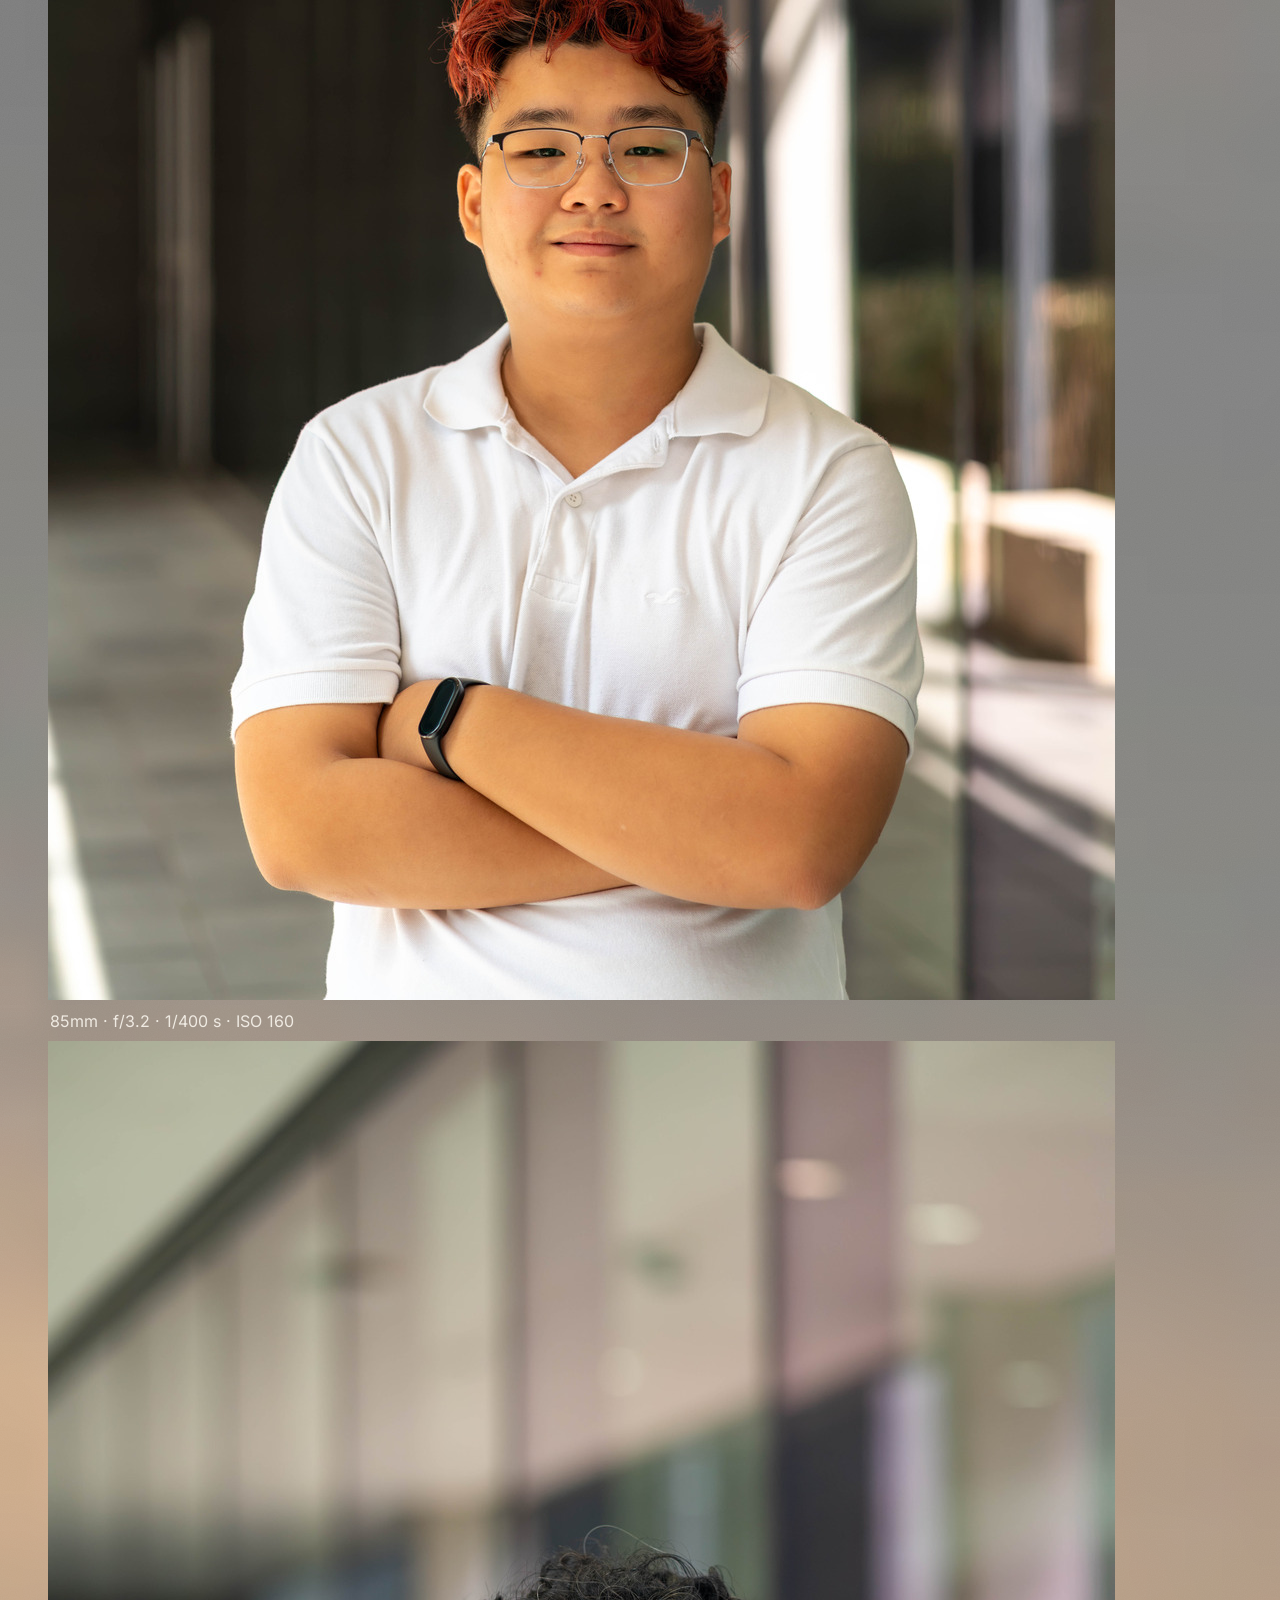
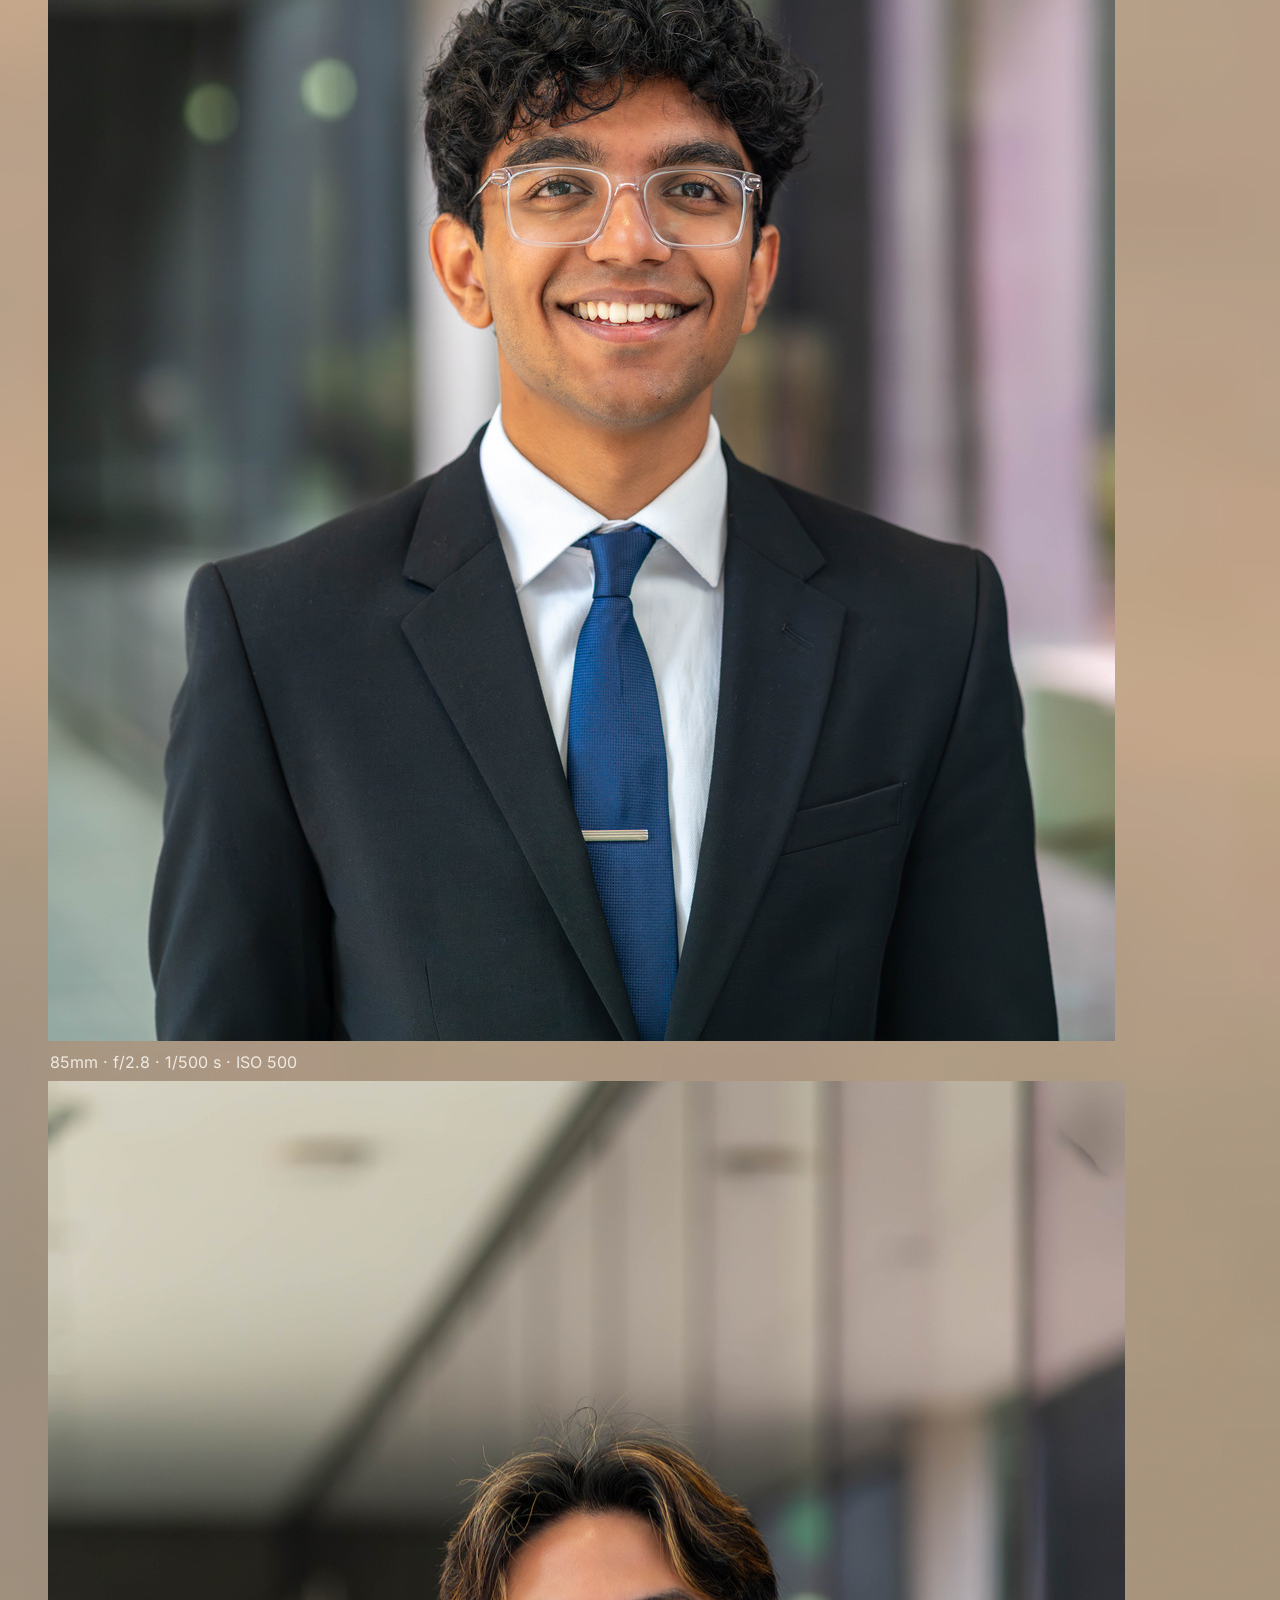
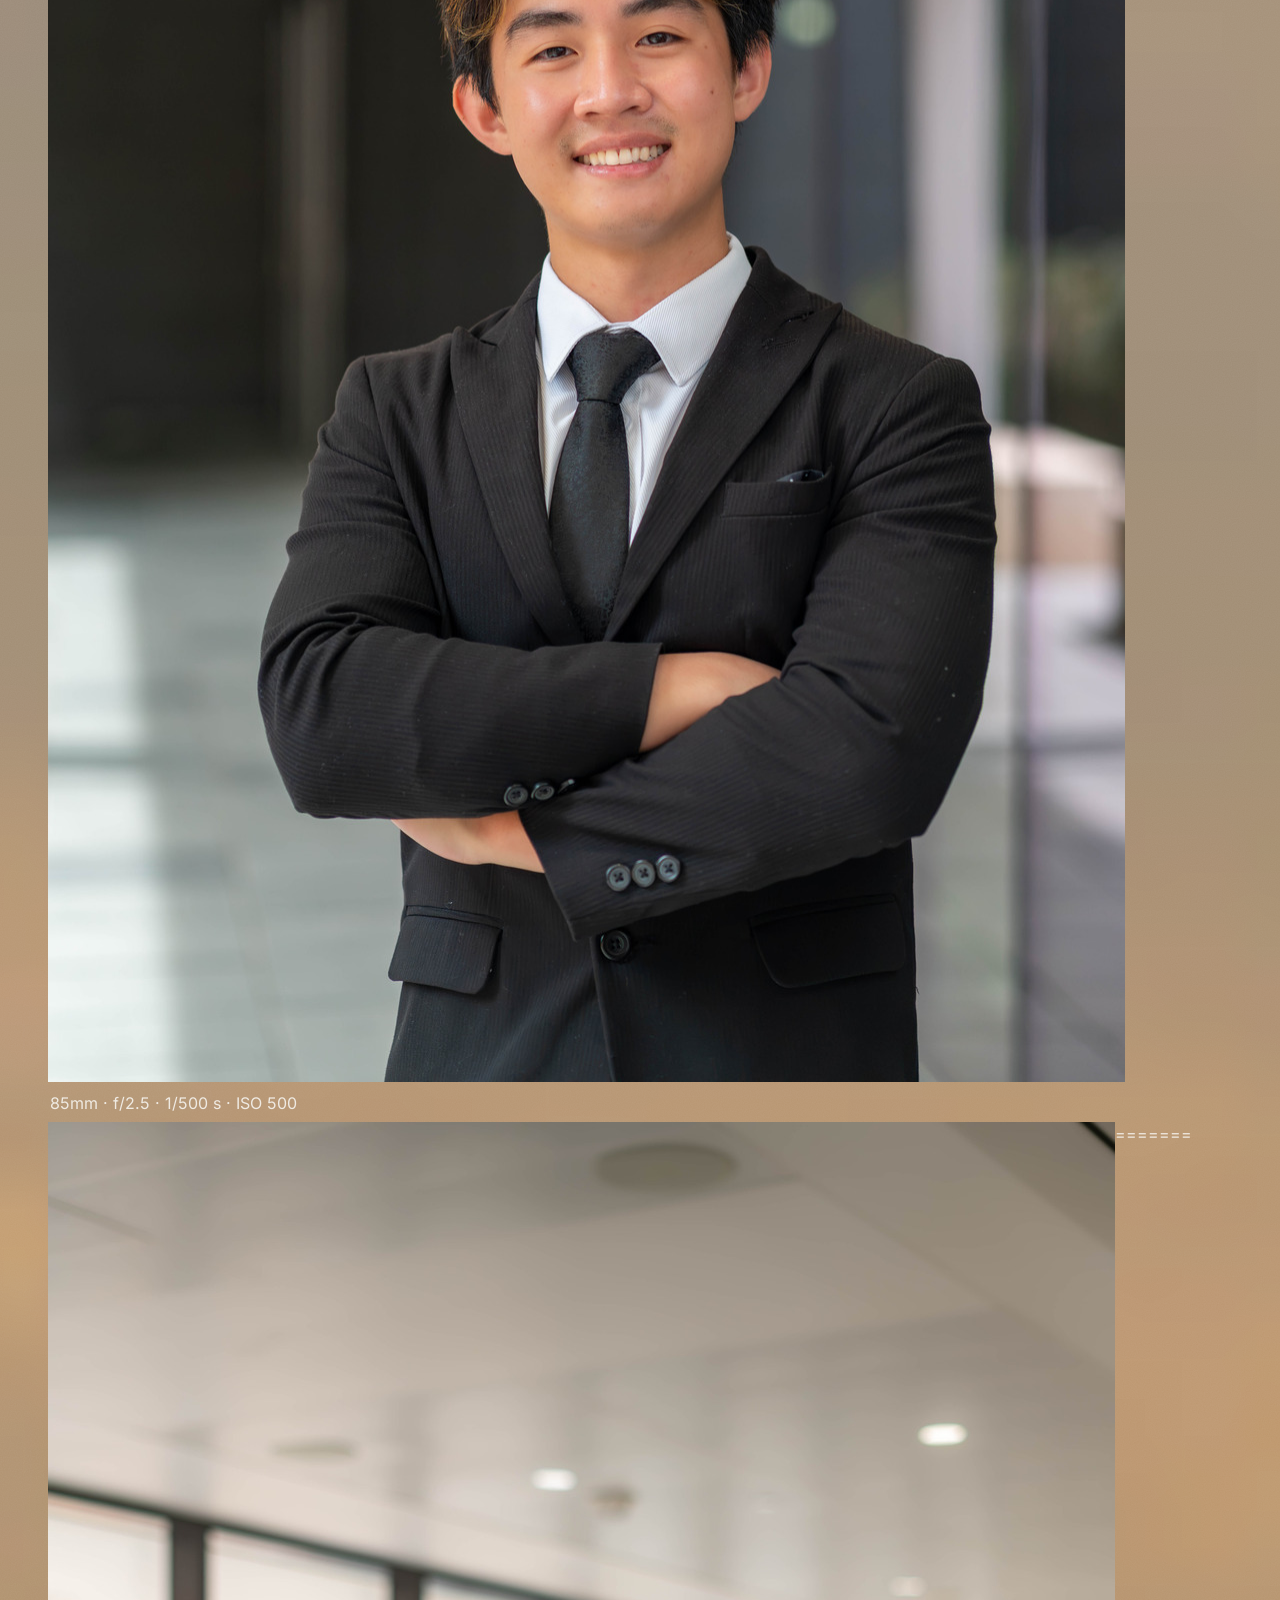
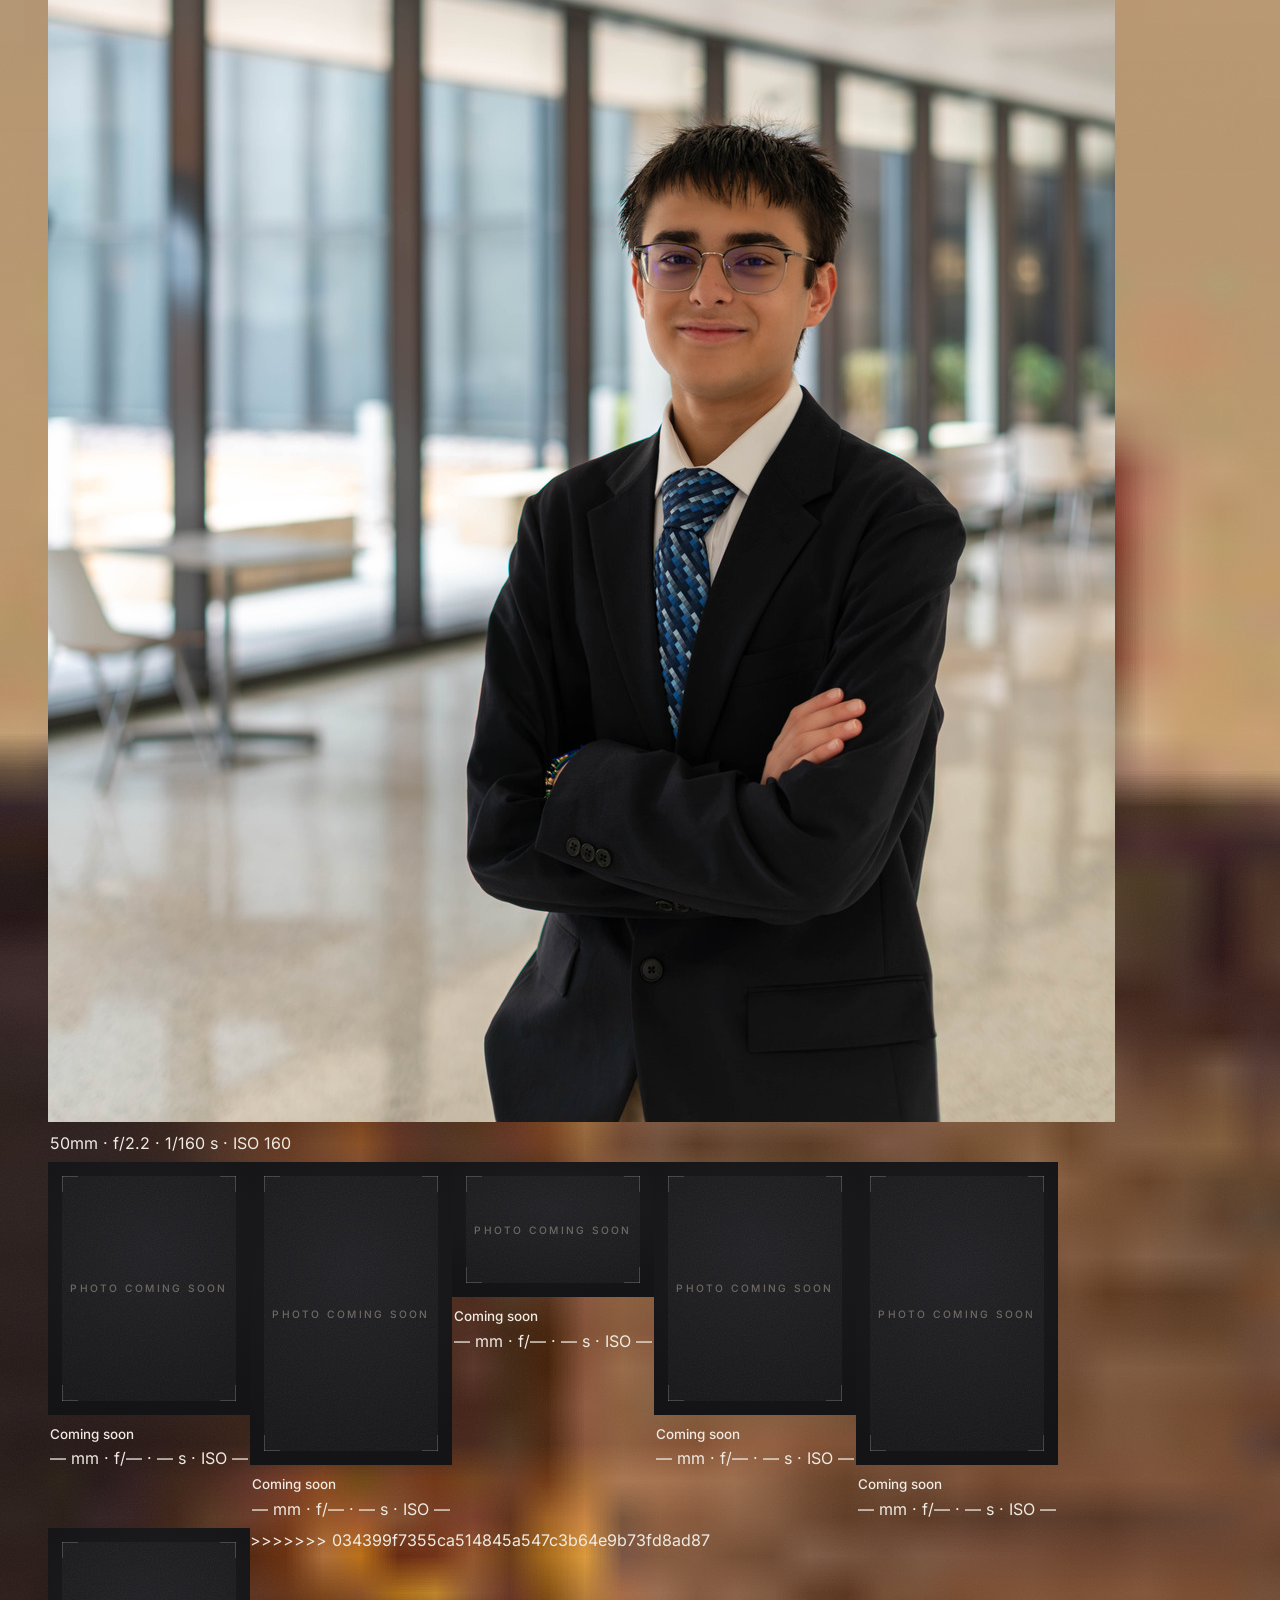
==== commit cb75e96c: "initial" ====
--- a/photography/index.html
+++ b/photography/index.html
@@ -45,10 +45,17 @@
 <main id="main">
 
   <!-- ================================ COVER ================================
+<<<<<<< HEAD
        The big photo is img/cover-1440.jpg / img/cover-2560.jpg (same photo, two sizes). Replace both to change it.
   -->
   <section class="hero" id="top" aria-labelledby="name">
     <figure class="hero__media"><img draggable="false" src="img/cover-1440.jpg" srcset="img/cover-1440.jpg 1440w, img/cover-2560.jpg 2560w" sizes="100vw" width="2560" height="1691" alt="Hong Kong Island's skyline at sunset across Victoria Harbour" fetchpriority="high"></figure>
+=======
+       To add a cover photo, put this line right after <section ...>:
+       <figure class="hero__media"><img src="img/cover.jpg" width="2400" height="1600" alt="Describe the photo" fetchpriority="high"></figure>
+  -->
+  <section class="hero" id="top" aria-labelledby="name">
+>>>>>>> 034399f7355ca514845a547c3b64e9b73fd8ad87
     <div class="wrap hero__inner">
       <p class="label hero__kicker">Photography · Austin, Texas</p>
       <h1 id="name">Clement Poon</h1>
@@ -58,13 +65,22 @@
   </section>
 
   <!-- ============================== SET INDEX ==============================
+<<<<<<< HEAD
        Each card shows one photo from its set. object-position picks which part of the photo stays in view.
+=======
+       Cover for a card: put <img src="img/portraits/cover-sm.jpg" width="1200" height="1500" alt="" loading="lazy">
+       as the first thing inside <a class="set-card">, and delete the <span class="set-card__icon"> next to it.
+>>>>>>> 034399f7355ca514845a547c3b64e9b73fd8ad87
   -->
   <nav class="sets wrap" aria-label="Photo sets">
     <ul class="sets__grid">
       <li>
         <a class="set-card" href="#portraits">
+<<<<<<< HEAD
           <img draggable="false" src="img/portraits/caven-clark-field-sm.jpg" width="1019" height="1600" alt="" loading="lazy" decoding="async" style="object-position:50% 35%">
+=======
+          <span class="set-card__icon" aria-hidden="true"><svg viewBox="0 0 64 64" fill="none" stroke="currentColor" stroke-width="1.4" stroke-linecap="round" stroke-linejoin="round"><circle cx="32" cy="23" r="10"/><path d="M13 55c2.5-10.5 9.8-16.5 19-16.5S48.5 44.5 51 55"/></svg></span>
+>>>>>>> 034399f7355ca514845a547c3b64e9b73fd8ad87
           <span class="set-card__text">
             <span><span class="label set-card__n">01</span><span class="set-card__title">Portraits</span></span>
             <span class="set-card__go">View</span>
@@ -73,7 +89,11 @@
       </li>
       <li>
         <a class="set-card" href="#travel">
+<<<<<<< HEAD
           <img draggable="false" src="img/travel/sensoji-reflection-sm.jpg" width="1038" height="1600" alt="" loading="lazy" decoding="async" style="object-position:50% 28%">
+=======
+          <span class="set-card__icon" aria-hidden="true"><svg viewBox="0 0 64 64" fill="none" stroke="currentColor" stroke-width="1.4" stroke-linecap="round" stroke-linejoin="round"><path d="M5 51l17-21 10 12 8-9 19 18z"/><circle cx="45" cy="17" r="6"/></svg></span>
+>>>>>>> 034399f7355ca514845a547c3b64e9b73fd8ad87
           <span class="set-card__text">
             <span><span class="label set-card__n">02</span><span class="set-card__title">Travel</span></span>
             <span class="set-card__go">View</span>
@@ -82,7 +102,11 @@
       </li>
       <li>
         <a class="set-card" href="#cars">
+<<<<<<< HEAD
           <img draggable="false" src="img/cars/under-the-milky-way-sm.jpg" width="1067" height="1600" alt="" loading="lazy" decoding="async" style="object-position:50% 90%">
+=======
+          <span class="set-card__icon" aria-hidden="true"><svg viewBox="0 0 64 64" fill="none" stroke="currentColor" stroke-width="1.4" stroke-linecap="round" stroke-linejoin="round"><path d="M4 41v-7c0-2 1.3-3.4 3.2-3.8L16 28l8-8.4c1-1 2.3-1.6 3.7-1.6h12.2c1.6 0 3 .7 4 2L51 28l6 1.4c1.8.4 3 2 3 3.8V41h-6M24 41h16M10 41H4"/><circle cx="17" cy="41" r="5"/><circle cx="47" cy="41" r="5"/></svg></span>
+>>>>>>> 034399f7355ca514845a547c3b64e9b73fd8ad87
           <span class="set-card__text">
             <span><span class="label set-card__n">03</span><span class="set-card__title">Cars</span></span>
             <span class="set-card__go">View</span>
@@ -96,12 +120,21 @@
        Each photo is one <figure class="shot"> block. To add one, copy this pattern:
 
        <figure class="shot" style="--r:0.8">
+<<<<<<< HEAD
          <button class="shot__img" type="button" data-full="img/portraits/name.jpg"><img draggable="false" src="img/portraits/name-sm.jpg" width="960" height="1200" alt="Describe the photo" loading="lazy" decoding="async"></button>
          <figcaption><span class="shot__meta">85mm · f/1.8 · 1/200 s · ISO 100</span></figcaption>
        </figure>
 
        --r is the photo's width ÷ height (3:2 = 1.5, 2:3 = 0.667, 4:5 = 0.8, 16:9 = 1.778).
        data-full is the large file the viewer opens; the -sm file is what shows in the grid.
+=======
+         <a class="shot__img" href="img/portraits/name.jpg"><img src="img/portraits/name-sm.jpg" width="960" height="1200" alt="Describe the photo" loading="lazy" decoding="async"></a>
+         <figcaption><span class="shot__title">Title or place</span><span class="shot__meta">85mm · f/1.8 · 1/200 s · ISO 100</span></figcaption>
+       </figure>
+
+       --r is the photo's width ÷ height (3:2 = 1.5, 2:3 = 0.667, 4:5 = 0.8, 16:9 = 1.778).
+       Then delete the "shot--empty" placeholders.
+>>>>>>> 034399f7355ca514845a547c3b64e9b73fd8ad87
   -->
   <section class="set wrap" id="portraits" aria-labelledby="portraits-h">
     <header class="set__head">
@@ -109,6 +142,7 @@
       <h2 id="portraits-h">Portraits</h2>
       <p class="set__note">People, and the light they're in.</p>
     </header>
+<<<<<<< HEAD
     <div class="grid">
       <figure class="shot" style="--r:0.637">
         <button class="shot__img" type="button" data-full="img/portraits/caven-clark-field.jpg"><img draggable="false" src="img/portraits/caven-clark-field-sm.jpg" width="1019" height="1600" alt="Three friends making a star with their fingers under the orange Caven-Clark Field banner on campus" loading="lazy" decoding="async"></button>
@@ -145,6 +179,16 @@
         <button class="shot__img" type="button" data-full="img/portraits/glass-hallway.jpg"><img draggable="false" src="img/portraits/glass-hallway-sm.jpg" width="1067" height="1600" alt="Young man in glasses, a black suit and a blue patterned tie, arms crossed in a long hallway lined with windows" loading="lazy" decoding="async"></button>
         <figcaption><span class="shot__meta">50mm · f/2.2 · 1/160 s · ISO 160</span></figcaption>
       </figure>
+=======
+    <p class="visually-hidden">Photos for this set are coming soon.</p>
+    <div class="grid">
+      <figure class="shot shot--empty" style="--r:0.8" aria-hidden="true"><div class="shot__img"></div><figcaption><span class="shot__title">Coming soon</span><span class="shot__meta">— mm · f/— · — s · ISO —</span></figcaption></figure>
+      <figure class="shot shot--empty" style="--r:0.667" aria-hidden="true"><div class="shot__img"></div><figcaption><span class="shot__title">Coming soon</span><span class="shot__meta">— mm · f/— · — s · ISO —</span></figcaption></figure>
+      <figure class="shot shot--empty" style="--r:1.5" aria-hidden="true"><div class="shot__img"></div><figcaption><span class="shot__title">Coming soon</span><span class="shot__meta">— mm · f/— · — s · ISO —</span></figcaption></figure>
+      <figure class="shot shot--empty" style="--r:0.8" aria-hidden="true"><div class="shot__img"></div><figcaption><span class="shot__title">Coming soon</span><span class="shot__meta">— mm · f/— · — s · ISO —</span></figcaption></figure>
+      <figure class="shot shot--empty" style="--r:0.667" aria-hidden="true"><div class="shot__img"></div><figcaption><span class="shot__title">Coming soon</span><span class="shot__meta">— mm · f/— · — s · ISO —</span></figcaption></figure>
+      <figure class="shot shot--empty" style="--r:0.8" aria-hidden="true"><div class="shot__img"></div><figcaption><span class="shot__title">Coming soon</span><span class="shot__meta">— mm · f/— · — s · ISO —</span></figcaption></figure>
+>>>>>>> 034399f7355ca514845a547c3b64e9b73fd8ad87
     </div>
   </section>
 
@@ -155,6 +199,7 @@
       <h2 id="travel-h">Travel</h2>
       <p class="set__note">Places, streets, and the moments in between.</p>
     </header>
+<<<<<<< HEAD
     <div class="grid">
       <figure class="shot" style="--r:1.514">
         <button class="shot__img" type="button" data-full="img/travel/victoria-harbour-sunset.jpg"><img draggable="false" src="img/travel/victoria-harbour-sunset-sm.jpg" width="1600" height="1057" alt="Hong Kong Island&#x27;s skyline at sunset across Victoria Harbour, the sky glowing orange behind distant mountains" loading="lazy" decoding="async"></button>
@@ -252,6 +297,16 @@
         <button class="shot__img" type="button" data-full="img/travel/red-glow.jpg"><img draggable="false" src="img/travel/red-glow-sm.jpg" width="1067" height="1600" alt="A person in a night scene lit by deep red light" loading="lazy" decoding="async"></button>
         <figcaption><span class="shot__meta">60mm · f/4 · 1/60 s · ISO 1600</span></figcaption>
       </figure>
+=======
+    <p class="visually-hidden">Photos for this set are coming soon.</p>
+    <div class="grid">
+      <figure class="shot shot--empty" style="--r:1.5" aria-hidden="true"><div class="shot__img"></div><figcaption><span class="shot__title">Coming soon</span><span class="shot__meta">— mm · f/— · — s · ISO —</span></figcaption></figure>
+      <figure class="shot shot--empty" style="--r:0.667" aria-hidden="true"><div class="shot__img"></div><figcaption><span class="shot__title">Coming soon</span><span class="shot__meta">— mm · f/— · — s · ISO —</span></figcaption></figure>
+      <figure class="shot shot--empty" style="--r:1.5" aria-hidden="true"><div class="shot__img"></div><figcaption><span class="shot__title">Coming soon</span><span class="shot__meta">— mm · f/— · — s · ISO —</span></figcaption></figure>
+      <figure class="shot shot--empty" style="--r:1.778" aria-hidden="true"><div class="shot__img"></div><figcaption><span class="shot__title">Coming soon</span><span class="shot__meta">— mm · f/— · — s · ISO —</span></figcaption></figure>
+      <figure class="shot shot--empty" style="--r:0.8" aria-hidden="true"><div class="shot__img"></div><figcaption><span class="shot__title">Coming soon</span><span class="shot__meta">— mm · f/— · — s · ISO —</span></figcaption></figure>
+      <figure class="shot shot--empty" style="--r:1.5" aria-hidden="true"><div class="shot__img"></div><figcaption><span class="shot__title">Coming soon</span><span class="shot__meta">— mm · f/— · — s · ISO —</span></figcaption></figure>
+>>>>>>> 034399f7355ca514845a547c3b64e9b73fd8ad87
     </div>
   </section>
 
@@ -260,6 +315,7 @@
     <header class="set__head">
       <p class="label set__n">03 — Set</p>
       <h2 id="cars-h">Cars</h2>
+<<<<<<< HEAD
       <p class="set__note">Race cars, superbikes, and a lot of motion blur.</p>
     </header>
     <div class="grid grid--wide">
@@ -302,6 +358,18 @@
         <button class="shot__img" type="button" data-full="img/cars/two-seconds-later.jpg"><img draggable="false" src="img/cars/two-seconds-later-sm.jpg" width="1600" height="1019" alt="Another race car passing close, two seconds after the previous shot" loading="lazy" decoding="async"></button>
         <figcaption><span class="shot__meta">62mm · f/5.6 · 1/80 s · ISO 100</span></figcaption>
       </figure>
+=======
+      <p class="set__note">Builds, details, and the cars I can't stop looking at.</p>
+    </header>
+    <p class="visually-hidden">Photos for this set are coming soon.</p>
+    <div class="grid">
+      <figure class="shot shot--empty" style="--r:1.5" aria-hidden="true"><div class="shot__img"></div><figcaption><span class="shot__title">Coming soon</span><span class="shot__meta">— mm · f/— · — s · ISO —</span></figcaption></figure>
+      <figure class="shot shot--empty" style="--r:1.778" aria-hidden="true"><div class="shot__img"></div><figcaption><span class="shot__title">Coming soon</span><span class="shot__meta">— mm · f/— · — s · ISO —</span></figcaption></figure>
+      <figure class="shot shot--empty" style="--r:0.8" aria-hidden="true"><div class="shot__img"></div><figcaption><span class="shot__title">Coming soon</span><span class="shot__meta">— mm · f/— · — s · ISO —</span></figcaption></figure>
+      <figure class="shot shot--empty" style="--r:2.4" aria-hidden="true"><div class="shot__img"></div><figcaption><span class="shot__title">Coming soon</span><span class="shot__meta">— mm · f/— · — s · ISO —</span></figcaption></figure>
+      <figure class="shot shot--empty" style="--r:1.5" aria-hidden="true"><div class="shot__img"></div><figcaption><span class="shot__title">Coming soon</span><span class="shot__meta">— mm · f/— · — s · ISO —</span></figcaption></figure>
+      <figure class="shot shot--empty" style="--r:1.5" aria-hidden="true"><div class="shot__img"></div><figcaption><span class="shot__title">Coming soon</span><span class="shot__meta">— mm · f/— · — s · ISO —</span></figcaption></figure>
+>>>>>>> 034399f7355ca514845a547c3b64e9b73fd8ad87
     </div>
   </section>
 
@@ -317,7 +385,11 @@
         <h3 class="visually-hidden">Camera kit</h3>
         <dl class="kit">
           <div><dt class="label">Camera</dt><dd>Sony a7R III</dd></div>
+<<<<<<< HEAD
           <div><dt class="label">Lenses</dt><dd><span>Sigma 24–70mm f/2.8 DG DN II Art</span><span>Sony Zeiss 24–70mm f/4</span><span>Sony 50mm f/1.8</span><span>Sony 85mm f/1.8</span><span>Tamron 70–300mm f/4.5–6.3</span></dd></div>
+=======
+          <div><dt class="label">Lenses</dt><dd><span>Sony Zeiss 24–70mm f/4</span><span>Sony 50mm f/1.8</span><span>Sony 85mm f/1.8</span><span>Tamron 70–300mm f/4.5–6.3</span></dd></div>
+>>>>>>> 034399f7355ca514845a547c3b64e9b73fd8ad87
           <div><dt class="label">Light</dt><dd><span>Godox V1 Pro flash</span><span>Godox TL60 RGB tube light</span><span>Softbox</span></dd></div>
           <div><dt class="label">Edit</dt><dd>Adobe Lightroom and Photoshop</dd></div>
         </dl>
@@ -375,17 +447,27 @@
 <dialog class="viewer" aria-labelledby="viewer-h">
   <h2 class="visually-hidden" id="viewer-h">Photo viewer</h2>
   <div class="viewer__stage">
+<<<<<<< HEAD
     <img draggable="false" class="viewer__img" src="[data-uri]" alt="">
   </div>
   <div class="viewer__bar">
     <p class="viewer__cap"><span class="viewer__meta"></span></p>
+=======
+    <img class="viewer__img" src="[data-uri]" alt="">
+  </div>
+  <div class="viewer__bar">
+    <p class="viewer__cap"><span class="viewer__title"></span><span class="viewer__meta"></span></p>
+>>>>>>> 034399f7355ca514845a547c3b64e9b73fd8ad87
     <div class="viewer__nav">
       <button class="viewer__btn viewer__prev" type="button" aria-label="Previous photo"><svg viewBox="0 0 24 24" aria-hidden="true"><path d="M15 5l-7 7 7 7" fill="none" stroke="currentColor" stroke-width="1.6" stroke-linecap="round" stroke-linejoin="round"/></svg></button>
       <p class="viewer__count"></p>
       <button class="viewer__btn viewer__next" type="button" aria-label="Next photo"><svg viewBox="0 0 24 24" aria-hidden="true"><path d="M9 5l7 7-7 7" fill="none" stroke="currentColor" stroke-width="1.6" stroke-linecap="round" stroke-linejoin="round"/></svg></button>
     </div>
   </div>
+<<<<<<< HEAD
   <button class="viewer__zoom" type="button" aria-label="Zoom in"><svg viewBox="0 0 24 24" aria-hidden="true"><circle cx="10.5" cy="10.5" r="6.25" fill="none" stroke="currentColor" stroke-width="1.6"/><path d="M15.2 15.2L20 20M7.75 10.5h5.5" fill="none" stroke="currentColor" stroke-width="1.6" stroke-linecap="round"/><path class="viewer__zoom-plus" d="M10.5 7.75v5.5" fill="none" stroke="currentColor" stroke-width="1.6" stroke-linecap="round"/></svg></button>
+=======
+>>>>>>> 034399f7355ca514845a547c3b64e9b73fd8ad87
   <button class="viewer__close" type="button" aria-label="Close photo viewer"><svg viewBox="0 0 24 24" aria-hidden="true"><path d="M6 6l12 12M18 6L6 18" fill="none" stroke="currentColor" stroke-width="1.6" stroke-linecap="round"/></svg></button>
 </dialog>
 
--- a/photography/photo.css
+++ b/photography/photo.css
@@ -29,7 +29,11 @@
   --wrap: 1360px;
   --pad: clamp(16px, 4vw, 48px);
   --head-h: 68px;
+<<<<<<< HEAD
   --row: clamp(150px, 22vw, 300px);   /* target height of a row of photos (scales with the screen) */
+=======
+  --row: 300px;             /* target height of a row of photos */
+>>>>>>> 034399f7355ca514845a547c3b64e9b73fd8ad87
   --gap: 10px;              /* space between photos */
   --ease: cubic-bezier(0.2, 0.7, 0.2, 1);
 
@@ -121,6 +125,7 @@
 .hero__media img { width: 100%; height: 100%; object-fit: cover; }
 .hero::after {
   content: ""; position: absolute; inset: 0; z-index: -1;
+<<<<<<< HEAD
   background:
     linear-gradient(90deg, rgba(11, 11, 12, 0.62) 0%, rgba(11, 11, 12, 0.3) 45%, rgba(11, 11, 12, 0) 72%),   /* keeps the text readable over bright skies */
     linear-gradient(180deg, rgba(11, 11, 12, 0.6) 0%, rgba(11, 11, 12, 0) 26%, rgba(11, 11, 12, 0.15) 48%, rgba(11, 11, 12, 0.92) 100%);
@@ -131,12 +136,22 @@
   background: rgba(11, 11, 12, 0.5); -webkit-backdrop-filter: blur(8px); backdrop-filter: blur(8px);
 }
 .hero h1, .hero__tagline, .hero__cue { text-shadow: 0 1px 16px rgba(0, 0, 0, 0.55); }
+=======
+  background: linear-gradient(180deg, rgba(11, 11, 12, 0.6) 0%, rgba(11, 11, 12, 0) 26%, rgba(11, 11, 12, 0) 48%, rgba(11, 11, 12, 0.92) 100%);
+}
+.hero__inner { width: 100%; padding-top: calc(var(--head-h) + 64px); padding-bottom: clamp(40px, 8vh, 84px); }
+.hero__kicker { margin: 0 0 18px; }
+>>>>>>> 034399f7355ca514845a547c3b64e9b73fd8ad87
 .hero h1 {
   font-family: var(--serif); font-size: clamp(3.6rem, 12.5vw, 10.5rem); line-height: 0.86; letter-spacing: -0.02em;
 }
 .hero__tagline {
   margin: 16px 0 0; max-width: 30ch;
+<<<<<<< HEAD
   font-family: var(--serif); font-style: italic; font-size: clamp(1.35rem, 2.8vw, 2.15rem); line-height: 1.2; color: #d9d3c9;
+=======
+  font-family: var(--serif); font-style: italic; font-size: clamp(1.35rem, 2.8vw, 2.15rem); line-height: 1.2; color: var(--muted);
+>>>>>>> 034399f7355ca514845a547c3b64e9b73fd8ad87
 }
 .hero__cue {
   display: inline-flex; align-items: center; gap: 12px; margin-top: 34px;
@@ -187,6 +202,7 @@
 .grid::after { content: ""; flex: 999999 1 0; }   /* keeps the last row from stretching */
 .shot {
   --r: 1.5;
+<<<<<<< HEAD
   flex: calc(var(--r) * 100) 1 calc(var(--r) * var(--row) * var(--k, 1));
   min-width: 0; margin: 0;
 }
@@ -208,6 +224,18 @@
 .shot__img img, .set-card img, .hero__media img, .viewer__img { pointer-events: none; }
 .shot figcaption { display: grid; gap: 1px; min-width: 0; padding: 9px 2px 6px; }
 .shot__meta { white-space: nowrap; overflow: hidden; text-overflow: ellipsis; }
+=======
+  flex: calc(var(--r) * 100) 1 calc(var(--r) * var(--row));
+  min-width: 0; margin: 0;
+}
+.shot__img { position: relative; display: block; aspect-ratio: var(--r); overflow: hidden; background: var(--bg-3); }
+.shot__img img { width: 100%; height: 100%; object-fit: cover; transition: transform 0.7s var(--ease), opacity 0.3s; }
+a.shot__img { cursor: zoom-in; }
+a.shot__img:hover img { transform: scale(1.025); }
+.shot figcaption { display: grid; gap: 1px; min-width: 0; padding: 9px 2px 6px; }
+.shot__title, .shot__meta { white-space: nowrap; overflow: hidden; text-overflow: ellipsis; }
+.shot__title { font-size: 0.84rem; font-weight: 500; color: var(--text); }
+>>>>>>> 034399f7355ca514845a547c3b64e9b73fd8ad87
 .shot__meta { font-size: 0.72rem; color: var(--muted); font-variant-numeric: tabular-nums; letter-spacing: 0.01em; }
 
 /* empty frames, shown until the photos go in */
@@ -309,14 +337,19 @@
 .viewer[open] { display: grid; grid-template-rows: minmax(0, 1fr) auto; }
 .viewer__stage {
   display: grid; grid-template: minmax(0, 1fr) / minmax(0, 1fr); place-items: center;
+<<<<<<< HEAD
   min-height: 0; padding: 60px 88px 10px; overflow: hidden;
   touch-action: none;   /* photo.js handles pinch, drag, and swipe here */
+=======
+  min-height: 0; padding: 60px 88px 10px; touch-action: pan-y;
+>>>>>>> 034399f7355ca514845a547c3b64e9b73fd8ad87
 }
 .viewer__img {
   max-width: 100%; max-height: 100%; width: auto; height: auto; object-fit: contain;
   box-shadow: 0 24px 70px rgba(0, 0, 0, 0.55); transition: opacity 0.25s;
 }
 .viewer__img.is-loading { opacity: 0.2; }
+<<<<<<< HEAD
 .viewer__img.is-easing { transition: opacity 0.25s, transform 0.32s cubic-bezier(0.2, 0.7, 0.2, 1); }
 .viewer__img.is-easing-fast { transition: opacity 0.25s, transform 0.12s ease-out; }
 .viewer__img.is-native { image-rendering: pixelated; }   /* exactly 100%: show the file's pixels as they are */
@@ -331,16 +364,31 @@
 .viewer__nav { display: flex; align-items: center; gap: 14px; flex: none; }
 .viewer__count { margin: 0; font-size: 0.76rem; letter-spacing: 0.12em; color: var(--muted); font-variant-numeric: tabular-nums; }
 .viewer__btn, .viewer__close, .viewer__zoom {
+=======
+.viewer__bar { display: flex; align-items: flex-end; justify-content: space-between; gap: 16px; padding: 12px 28px 22px; }
+.viewer__cap { margin: 0; min-width: 0; }
+.viewer__title { display: block; font-family: var(--serif); font-size: 1.45rem; line-height: 1.2; }
+.viewer__meta { display: block; font-size: 0.78rem; color: var(--muted); font-variant-numeric: tabular-nums; }
+.viewer__nav { display: flex; align-items: center; gap: 14px; flex: none; }
+.viewer__count { margin: 0; font-size: 0.76rem; letter-spacing: 0.12em; color: var(--muted); font-variant-numeric: tabular-nums; }
+.viewer__btn, .viewer__close {
+>>>>>>> 034399f7355ca514845a547c3b64e9b73fd8ad87
   display: grid; place-items: center; width: 52px; height: 52px; padding: 0;
   border: 1px solid var(--line-2); border-radius: 50%; background: rgba(20, 20, 22, 0.7); color: var(--text);
   cursor: pointer; transition: border-color 0.2s, color 0.2s;
 }
+<<<<<<< HEAD
 .viewer__btn:hover, .viewer__close:hover, .viewer__zoom:hover { border-color: var(--accent); color: var(--accent); }
 .viewer__btn svg, .viewer__close svg, .viewer__zoom svg { width: 20px; height: 20px; }
+=======
+.viewer__btn:hover, .viewer__close:hover { border-color: var(--accent); color: var(--accent); }
+.viewer__btn svg, .viewer__close svg { width: 20px; height: 20px; }
+>>>>>>> 034399f7355ca514845a547c3b64e9b73fd8ad87
 .viewer__btn[hidden] { display: none; }
 .viewer__prev { position: fixed; left: 18px; top: 50%; transform: translateY(-50%); }
 .viewer__next { position: fixed; right: 18px; top: 50%; transform: translateY(-50%); }
 .viewer__close { position: fixed; top: 14px; right: 14px; width: 44px; height: 44px; }
+<<<<<<< HEAD
 .viewer__zoom { position: fixed; top: 14px; right: 68px; width: 44px; height: 44px; }
 .viewer__zoom.is-on { border-color: var(--accent); color: var(--accent); }
 .viewer__zoom.is-on .viewer__zoom-plus { display: none; }   /* magnifier shows "−" while zoomed in */
@@ -348,6 +396,15 @@
 /* ---------- RESPONSIVE ---------- */
 @media (max-width: 799px) {
   :root { --head-h: 96px; --gap: 6px; }
+=======
+
+/* ---------- RESPONSIVE ---------- */
+@media (max-width: 1023px) {
+  :root { --row: 240px; }
+}
+@media (max-width: 799px) {
+  :root { --head-h: 96px; --row: 170px; --gap: 6px; }
+>>>>>>> 034399f7355ca514845a547c3b64e9b73fd8ad87
   .site-head__row { flex-direction: column; align-items: stretch; justify-content: center; gap: 8px; }
   .mark { justify-content: space-between; }
   .nav {
@@ -365,6 +422,7 @@
   .viewer__bar { flex-wrap: wrap; padding: 10px 16px 16px; }
   .viewer__cap { flex: 1 1 100%; }
   .viewer__nav { flex: 1 1 100%; justify-content: center; gap: 22px; }
+<<<<<<< HEAD
   .viewer__prev, .viewer__next { position: static; transform: none; width: 46px; height: 46px; }
 }
 @media (max-width: 799px) {
@@ -375,6 +433,14 @@
 @media (max-width: 599px) {
   /* phones: photos only; the camera settings show when a photo is opened */
   .shot figcaption { display: none; }
+=======
+  .viewer__title { font-size: 1.2rem; }
+  .viewer__prev, .viewer__next { position: static; transform: none; width: 46px; height: 46px; }
+}
+@media (max-width: 479px) {
+  :root { --row: 130px; }
+  .shot__meta { font-size: 0.68rem; }
+>>>>>>> 034399f7355ca514845a547c3b64e9b73fd8ad87
 }
 
 @media (prefers-reduced-motion: reduce) {
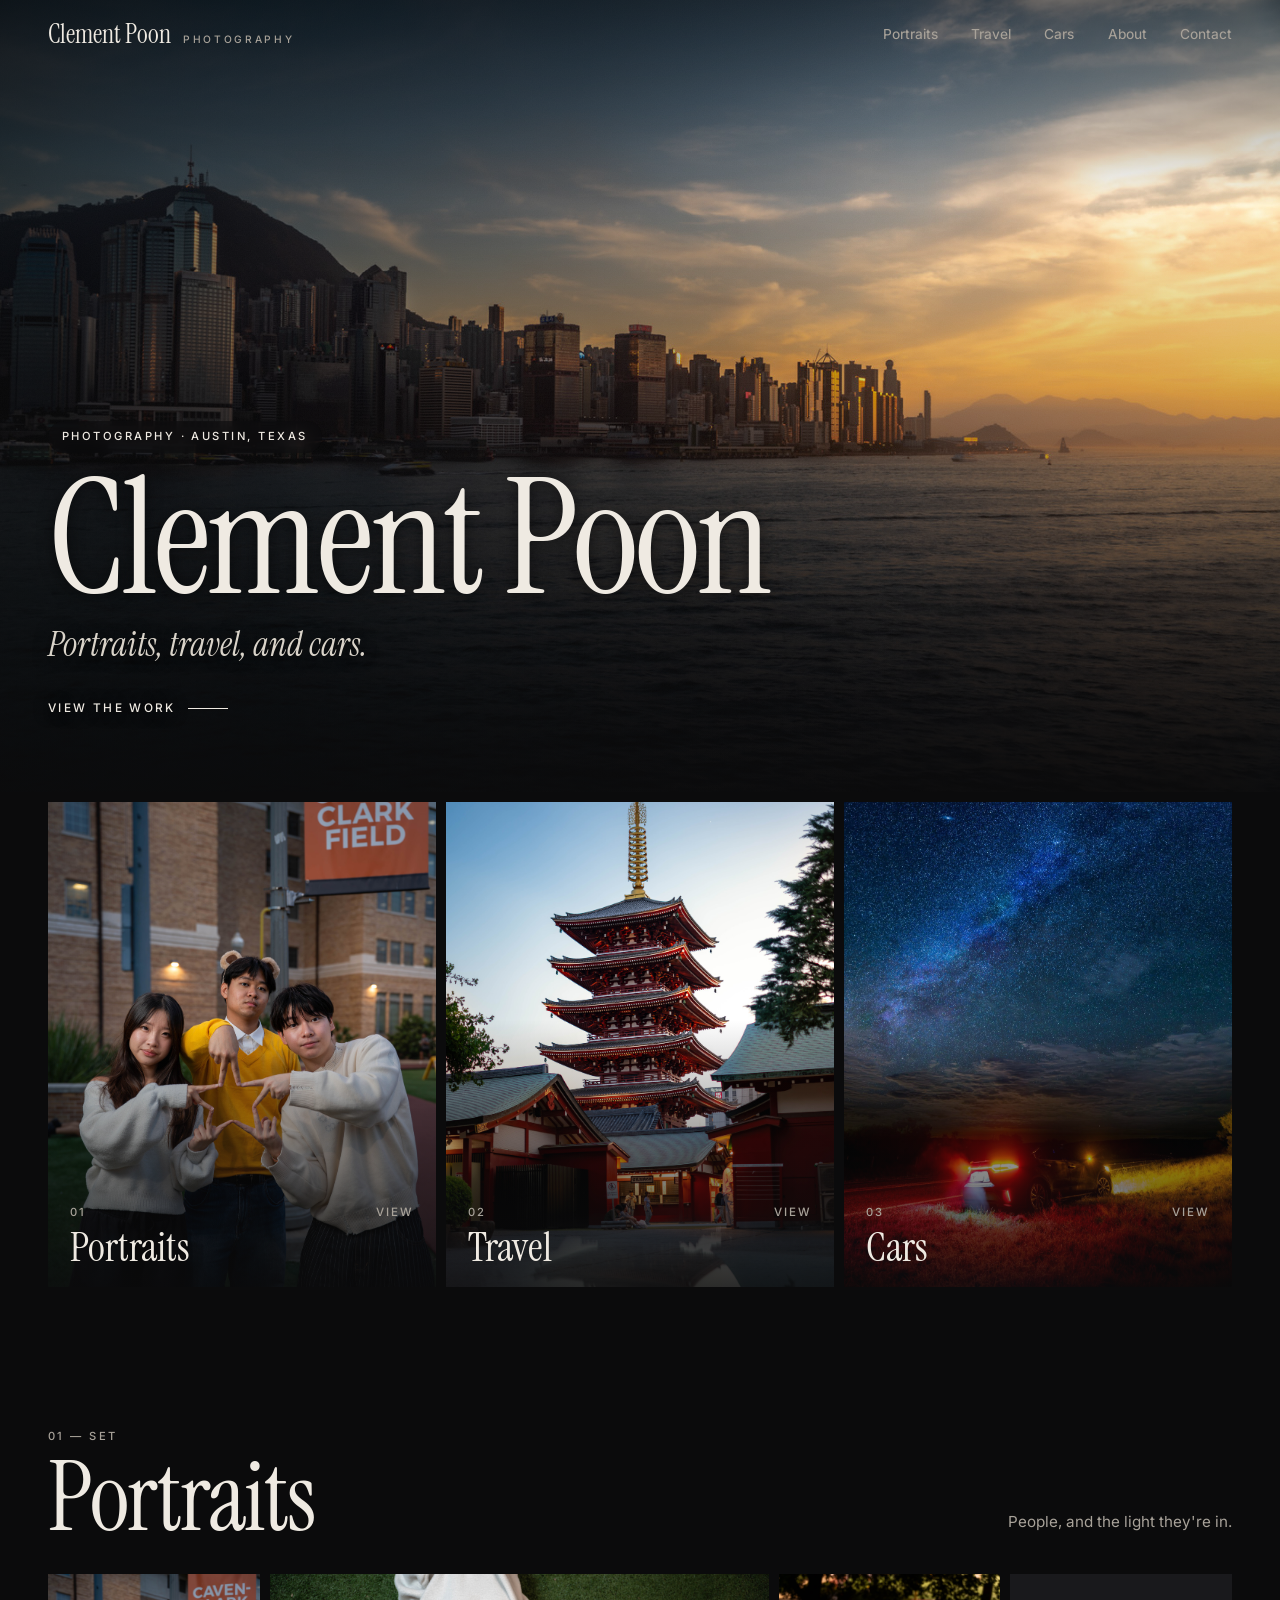
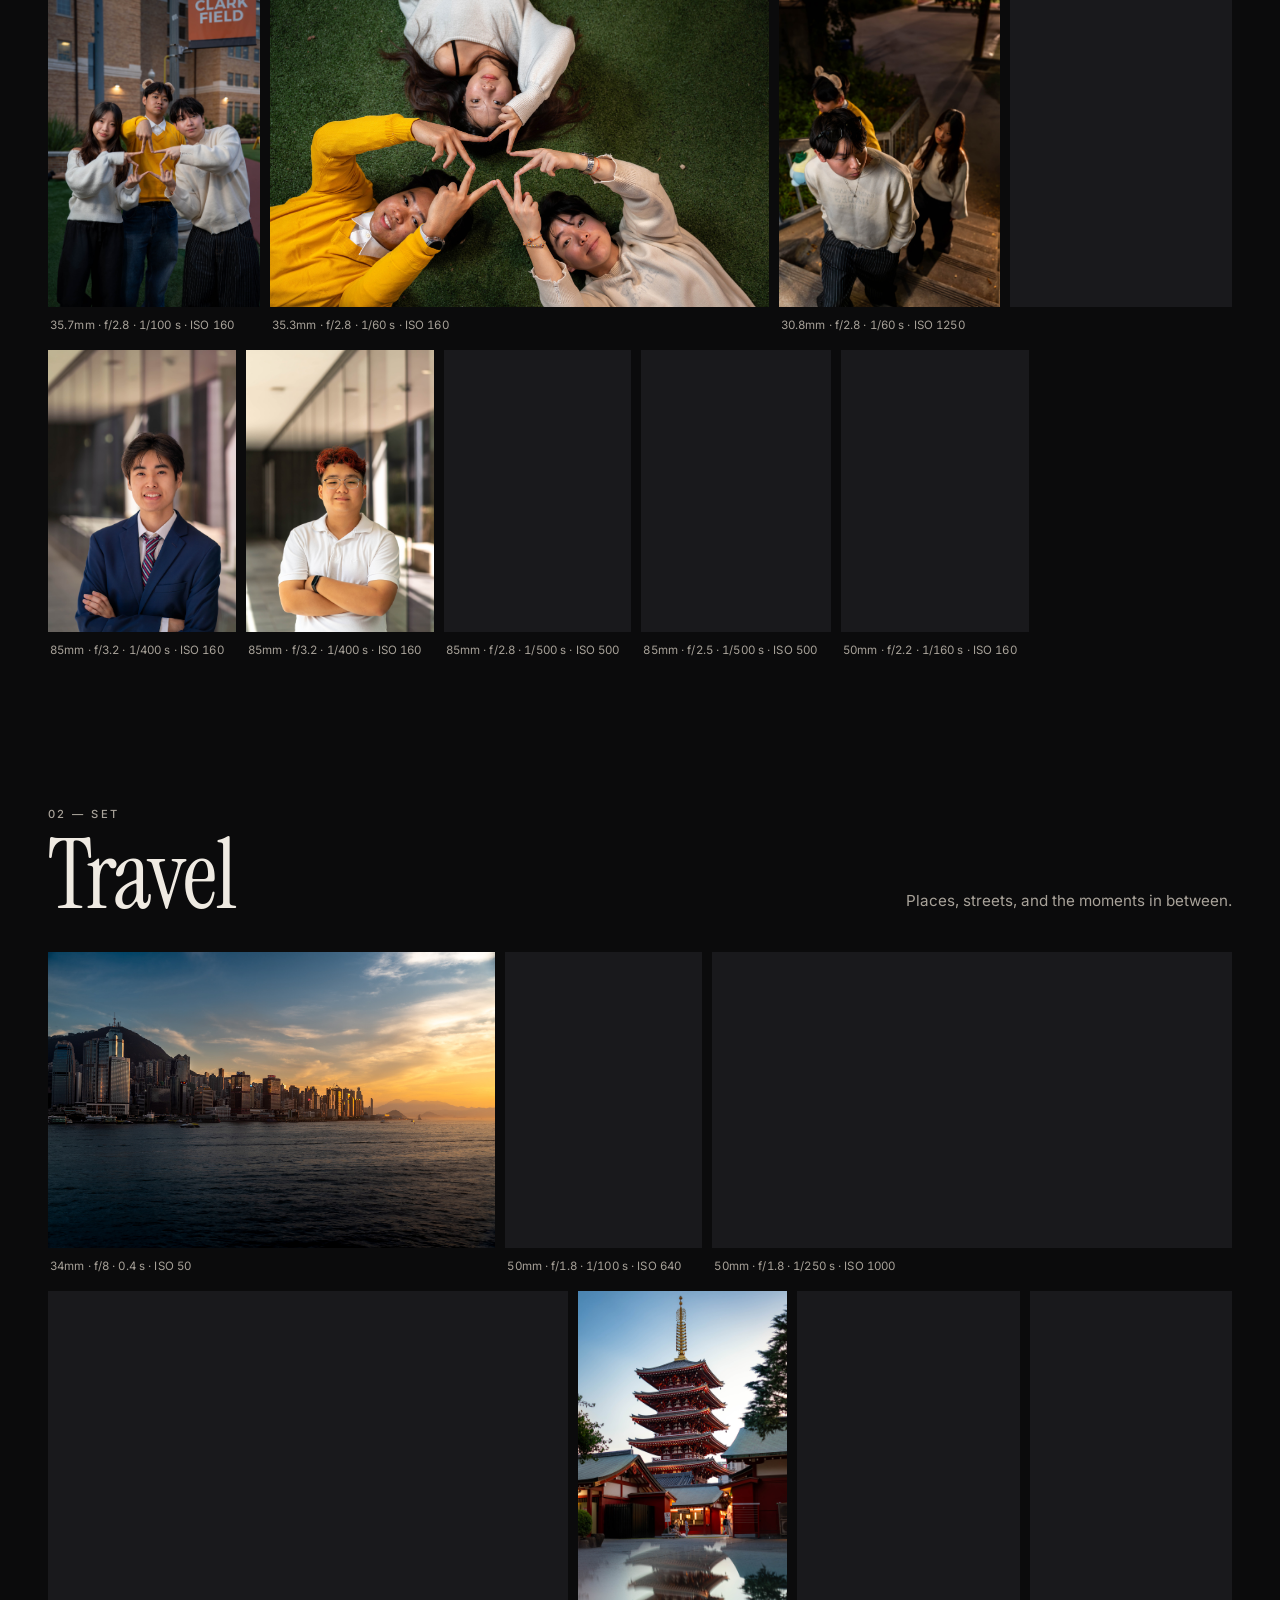
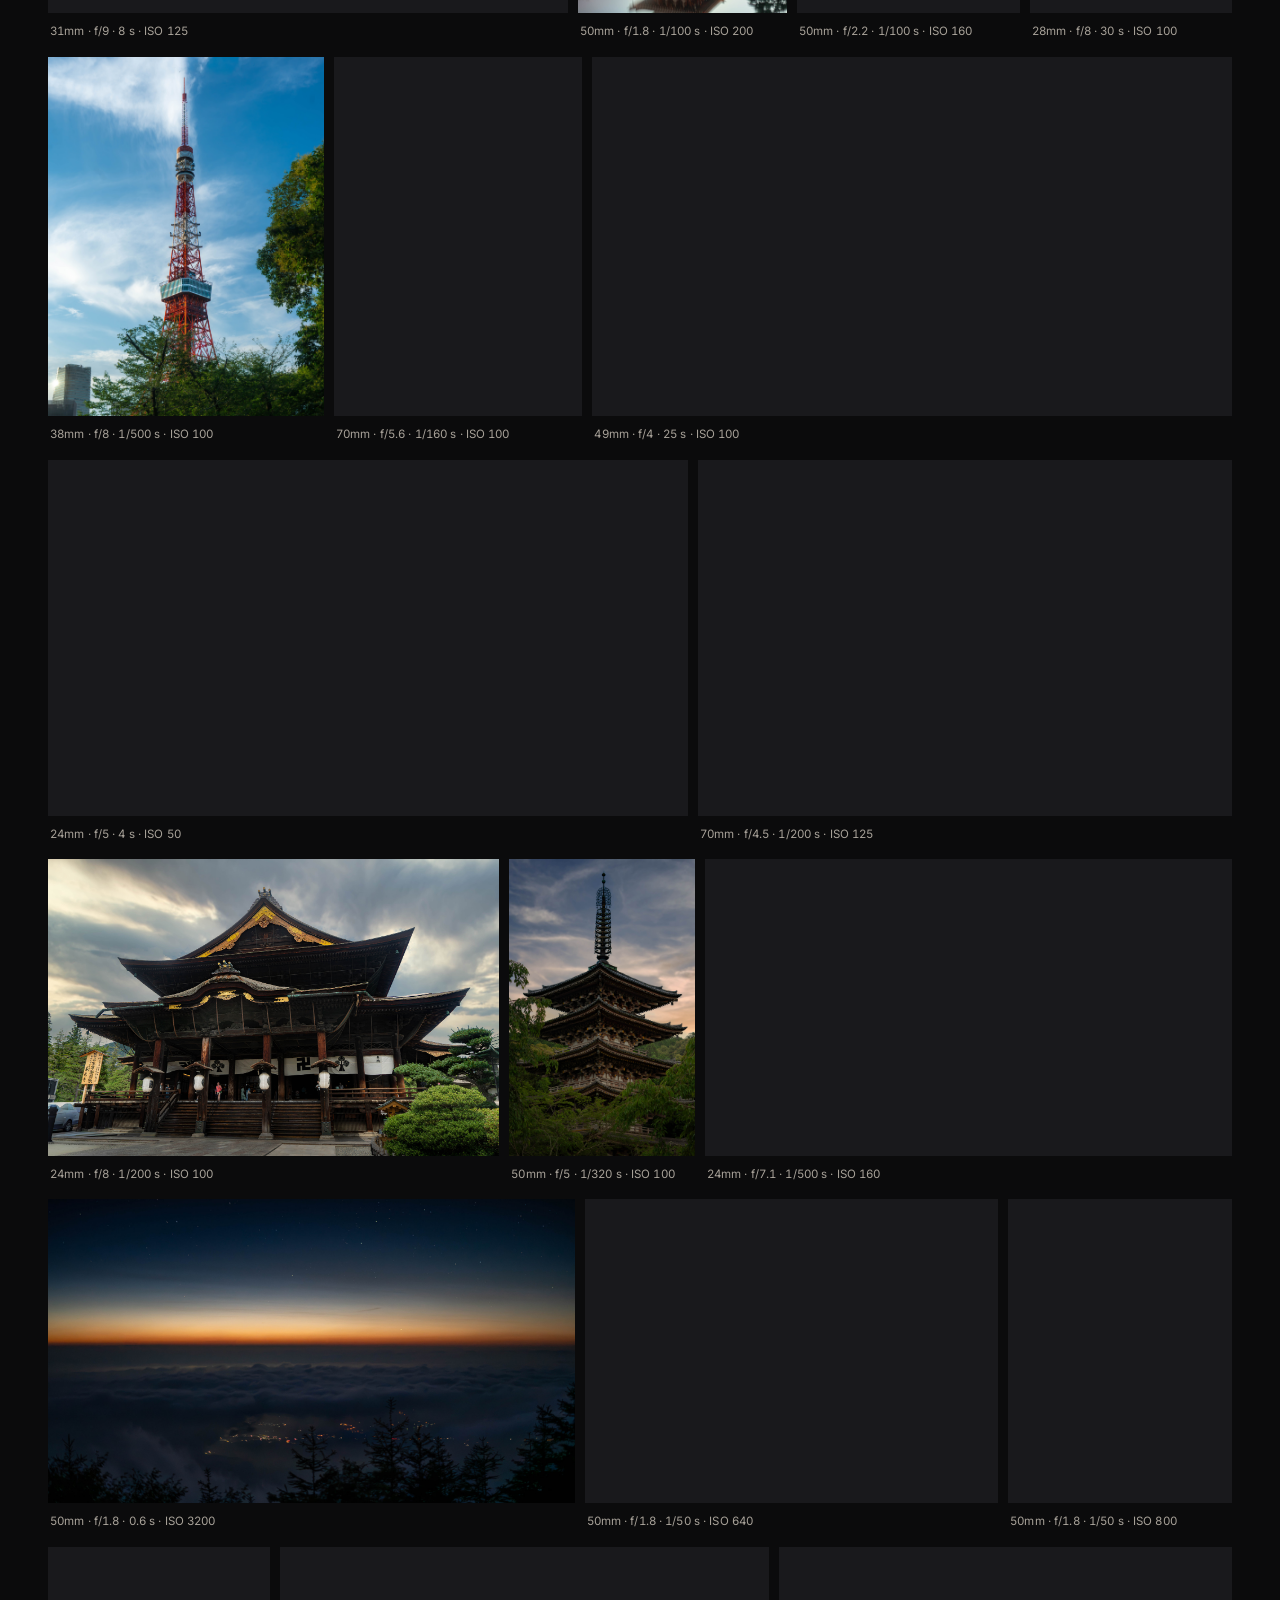
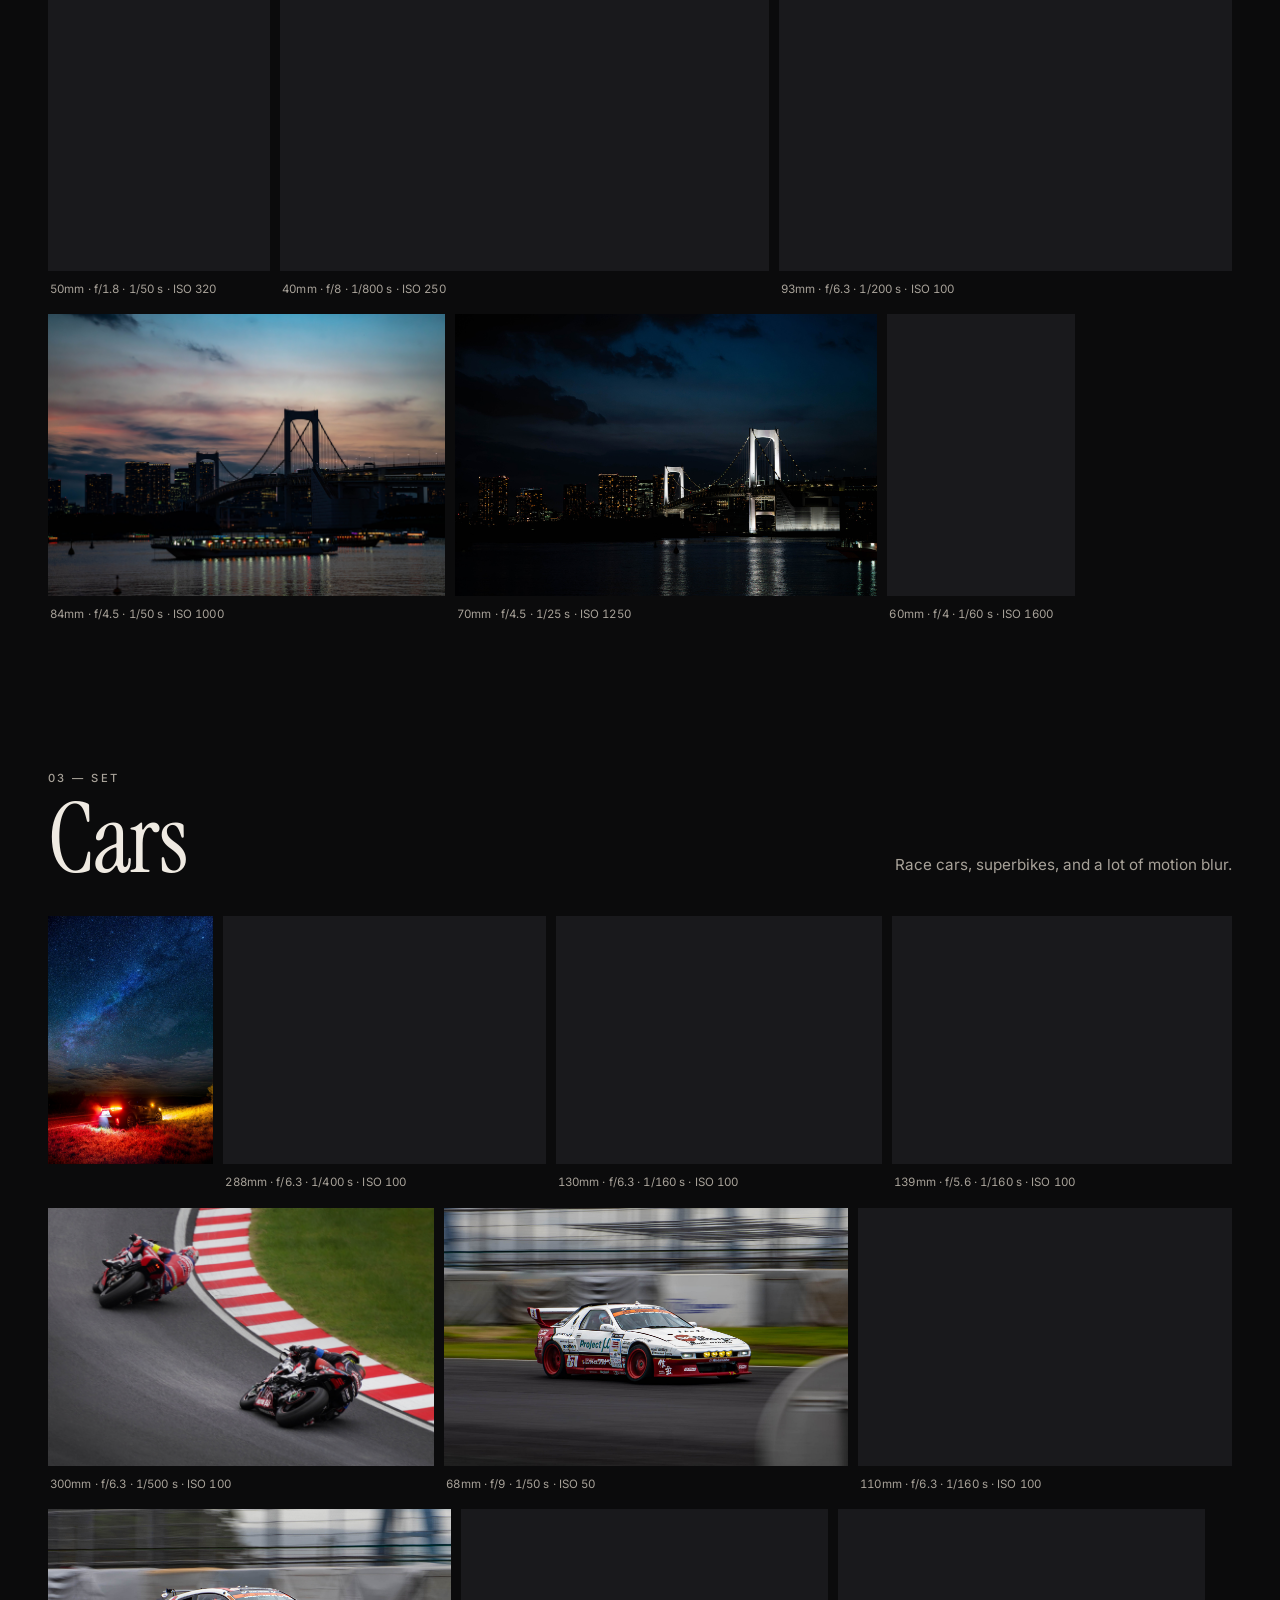
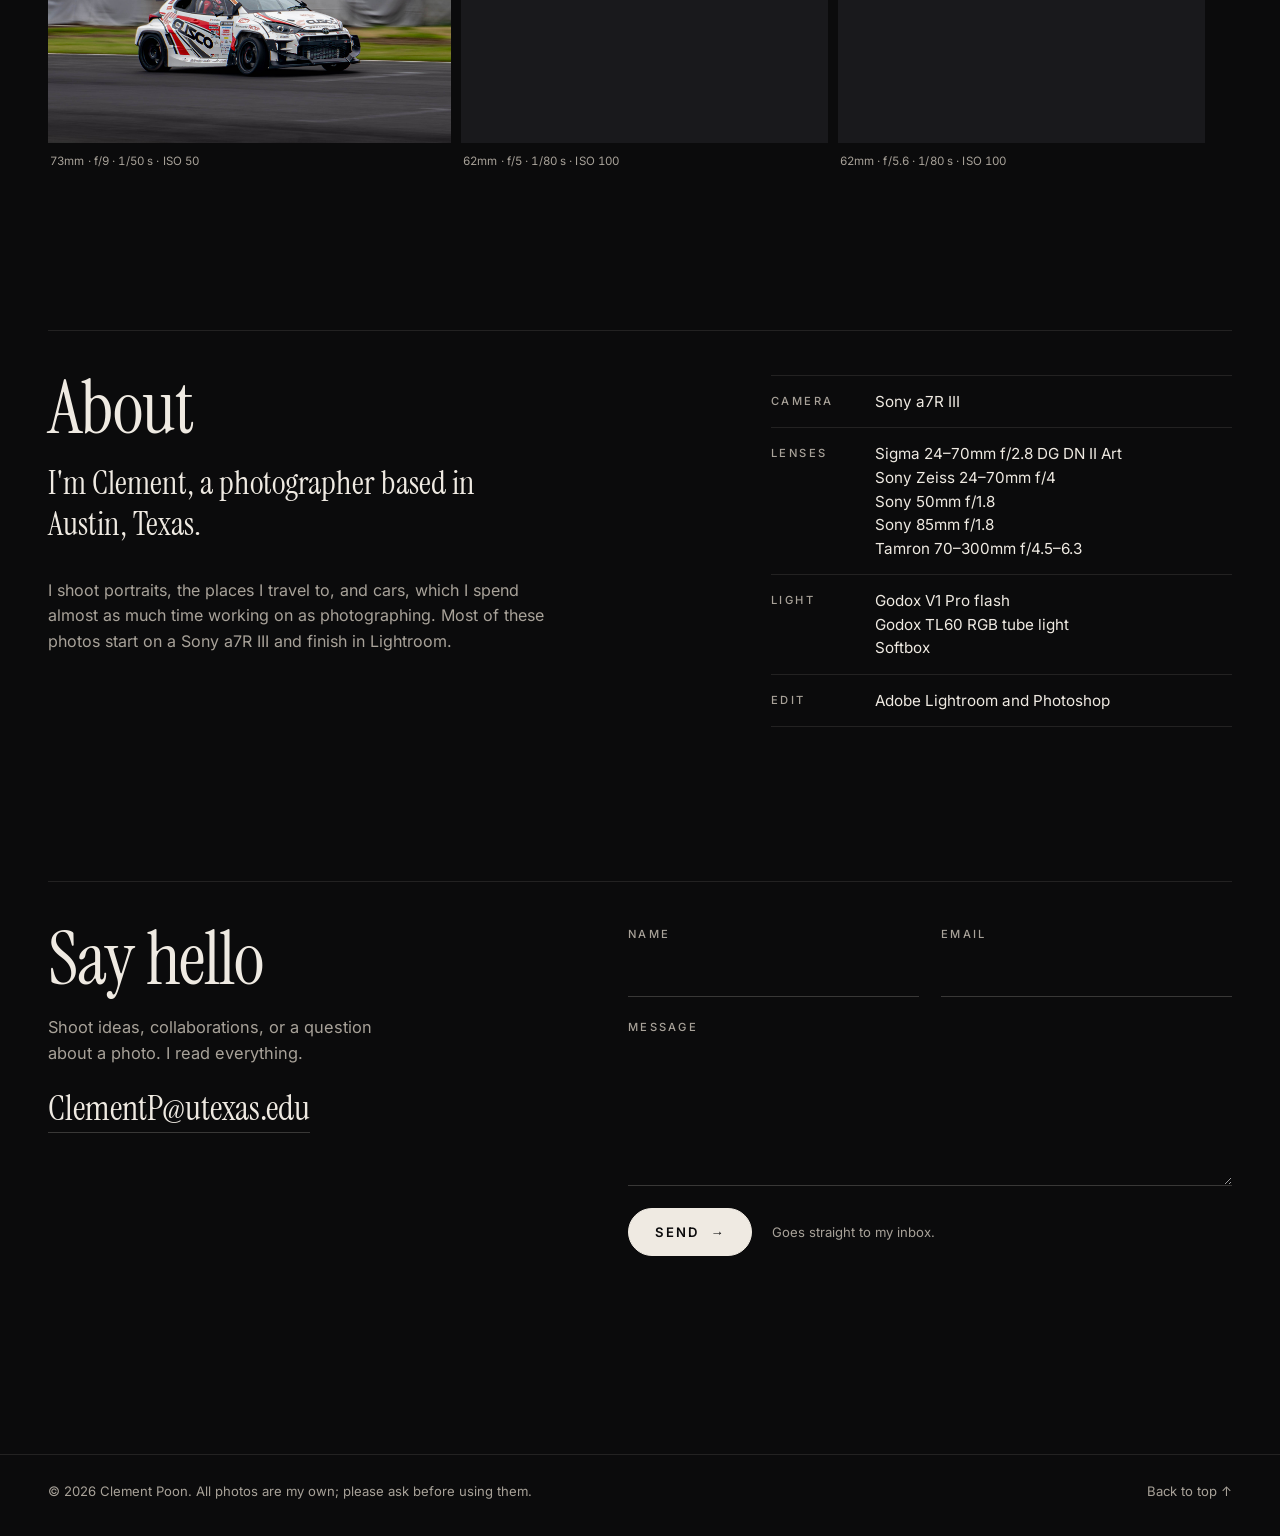
==== commit 2fcb1d46: "Full-resolution photos, zoom up to 1080p, skip .git on Cloudflare" ====
--- a/photography/index.html
+++ b/photography/index.html
@@ -45,17 +45,10 @@
 <main id="main">
 
   <!-- ================================ COVER ================================
-<<<<<<< HEAD
        The big photo is img/cover-1440.jpg / img/cover-2560.jpg (same photo, two sizes). Replace both to change it.
   -->
   <section class="hero" id="top" aria-labelledby="name">
     <figure class="hero__media"><img draggable="false" src="img/cover-1440.jpg" srcset="img/cover-1440.jpg 1440w, img/cover-2560.jpg 2560w" sizes="100vw" width="2560" height="1691" alt="Hong Kong Island's skyline at sunset across Victoria Harbour" fetchpriority="high"></figure>
-=======
-       To add a cover photo, put this line right after <section ...>:
-       <figure class="hero__media"><img src="img/cover.jpg" width="2400" height="1600" alt="Describe the photo" fetchpriority="high"></figure>
-  -->
-  <section class="hero" id="top" aria-labelledby="name">
->>>>>>> 034399f7355ca514845a547c3b64e9b73fd8ad87
     <div class="wrap hero__inner">
       <p class="label hero__kicker">Photography · Austin, Texas</p>
       <h1 id="name">Clement Poon</h1>
@@ -65,22 +58,13 @@
   </section>
 
   <!-- ============================== SET INDEX ==============================
-<<<<<<< HEAD
        Each card shows one photo from its set. object-position picks which part of the photo stays in view.
-=======
-       Cover for a card: put <img src="img/portraits/cover-sm.jpg" width="1200" height="1500" alt="" loading="lazy">
-       as the first thing inside <a class="set-card">, and delete the <span class="set-card__icon"> next to it.
->>>>>>> 034399f7355ca514845a547c3b64e9b73fd8ad87
   -->
   <nav class="sets wrap" aria-label="Photo sets">
     <ul class="sets__grid">
       <li>
         <a class="set-card" href="#portraits">
-<<<<<<< HEAD
           <img draggable="false" src="img/portraits/caven-clark-field-sm.jpg" width="1019" height="1600" alt="" loading="lazy" decoding="async" style="object-position:50% 35%">
-=======
-          <span class="set-card__icon" aria-hidden="true"><svg viewBox="0 0 64 64" fill="none" stroke="currentColor" stroke-width="1.4" stroke-linecap="round" stroke-linejoin="round"><circle cx="32" cy="23" r="10"/><path d="M13 55c2.5-10.5 9.8-16.5 19-16.5S48.5 44.5 51 55"/></svg></span>
->>>>>>> 034399f7355ca514845a547c3b64e9b73fd8ad87
           <span class="set-card__text">
             <span><span class="label set-card__n">01</span><span class="set-card__title">Portraits</span></span>
             <span class="set-card__go">View</span>
@@ -89,11 +73,7 @@
       </li>
       <li>
         <a class="set-card" href="#travel">
-<<<<<<< HEAD
           <img draggable="false" src="img/travel/sensoji-reflection-sm.jpg" width="1038" height="1600" alt="" loading="lazy" decoding="async" style="object-position:50% 28%">
-=======
-          <span class="set-card__icon" aria-hidden="true"><svg viewBox="0 0 64 64" fill="none" stroke="currentColor" stroke-width="1.4" stroke-linecap="round" stroke-linejoin="round"><path d="M5 51l17-21 10 12 8-9 19 18z"/><circle cx="45" cy="17" r="6"/></svg></span>
->>>>>>> 034399f7355ca514845a547c3b64e9b73fd8ad87
           <span class="set-card__text">
             <span><span class="label set-card__n">02</span><span class="set-card__title">Travel</span></span>
             <span class="set-card__go">View</span>
@@ -102,11 +82,7 @@
       </li>
       <li>
         <a class="set-card" href="#cars">
-<<<<<<< HEAD
           <img draggable="false" src="img/cars/under-the-milky-way-sm.jpg" width="1067" height="1600" alt="" loading="lazy" decoding="async" style="object-position:50% 90%">
-=======
-          <span class="set-card__icon" aria-hidden="true"><svg viewBox="0 0 64 64" fill="none" stroke="currentColor" stroke-width="1.4" stroke-linecap="round" stroke-linejoin="round"><path d="M4 41v-7c0-2 1.3-3.4 3.2-3.8L16 28l8-8.4c1-1 2.3-1.6 3.7-1.6h12.2c1.6 0 3 .7 4 2L51 28l6 1.4c1.8.4 3 2 3 3.8V41h-6M24 41h16M10 41H4"/><circle cx="17" cy="41" r="5"/><circle cx="47" cy="41" r="5"/></svg></span>
->>>>>>> 034399f7355ca514845a547c3b64e9b73fd8ad87
           <span class="set-card__text">
             <span><span class="label set-card__n">03</span><span class="set-card__title">Cars</span></span>
             <span class="set-card__go">View</span>
@@ -120,21 +96,12 @@
        Each photo is one <figure class="shot"> block. To add one, copy this pattern:
 
        <figure class="shot" style="--r:0.8">
-<<<<<<< HEAD
          <button class="shot__img" type="button" data-full="img/portraits/name.jpg"><img draggable="false" src="img/portraits/name-sm.jpg" width="960" height="1200" alt="Describe the photo" loading="lazy" decoding="async"></button>
          <figcaption><span class="shot__meta">85mm · f/1.8 · 1/200 s · ISO 100</span></figcaption>
        </figure>
 
        --r is the photo's width ÷ height (3:2 = 1.5, 2:3 = 0.667, 4:5 = 0.8, 16:9 = 1.778).
        data-full is the large file the viewer opens; the -sm file is what shows in the grid.
-=======
-         <a class="shot__img" href="img/portraits/name.jpg"><img src="img/portraits/name-sm.jpg" width="960" height="1200" alt="Describe the photo" loading="lazy" decoding="async"></a>
-         <figcaption><span class="shot__title">Title or place</span><span class="shot__meta">85mm · f/1.8 · 1/200 s · ISO 100</span></figcaption>
-       </figure>
-
-       --r is the photo's width ÷ height (3:2 = 1.5, 2:3 = 0.667, 4:5 = 0.8, 16:9 = 1.778).
-       Then delete the "shot--empty" placeholders.
->>>>>>> 034399f7355ca514845a547c3b64e9b73fd8ad87
   -->
   <section class="set wrap" id="portraits" aria-labelledby="portraits-h">
     <header class="set__head">
@@ -142,7 +109,6 @@
       <h2 id="portraits-h">Portraits</h2>
       <p class="set__note">People, and the light they're in.</p>
     </header>
-<<<<<<< HEAD
     <div class="grid">
       <figure class="shot" style="--r:0.637">
         <button class="shot__img" type="button" data-full="img/portraits/caven-clark-field.jpg"><img draggable="false" src="img/portraits/caven-clark-field-sm.jpg" width="1019" height="1600" alt="Three friends making a star with their fingers under the orange Caven-Clark Field banner on campus" loading="lazy" decoding="async"></button>
@@ -179,16 +145,6 @@
         <button class="shot__img" type="button" data-full="img/portraits/glass-hallway.jpg"><img draggable="false" src="img/portraits/glass-hallway-sm.jpg" width="1067" height="1600" alt="Young man in glasses, a black suit and a blue patterned tie, arms crossed in a long hallway lined with windows" loading="lazy" decoding="async"></button>
         <figcaption><span class="shot__meta">50mm · f/2.2 · 1/160 s · ISO 160</span></figcaption>
       </figure>
-=======
-    <p class="visually-hidden">Photos for this set are coming soon.</p>
-    <div class="grid">
-      <figure class="shot shot--empty" style="--r:0.8" aria-hidden="true"><div class="shot__img"></div><figcaption><span class="shot__title">Coming soon</span><span class="shot__meta">— mm · f/— · — s · ISO —</span></figcaption></figure>
-      <figure class="shot shot--empty" style="--r:0.667" aria-hidden="true"><div class="shot__img"></div><figcaption><span class="shot__title">Coming soon</span><span class="shot__meta">— mm · f/— · — s · ISO —</span></figcaption></figure>
-      <figure class="shot shot--empty" style="--r:1.5" aria-hidden="true"><div class="shot__img"></div><figcaption><span class="shot__title">Coming soon</span><span class="shot__meta">— mm · f/— · — s · ISO —</span></figcaption></figure>
-      <figure class="shot shot--empty" style="--r:0.8" aria-hidden="true"><div class="shot__img"></div><figcaption><span class="shot__title">Coming soon</span><span class="shot__meta">— mm · f/— · — s · ISO —</span></figcaption></figure>
-      <figure class="shot shot--empty" style="--r:0.667" aria-hidden="true"><div class="shot__img"></div><figcaption><span class="shot__title">Coming soon</span><span class="shot__meta">— mm · f/— · — s · ISO —</span></figcaption></figure>
-      <figure class="shot shot--empty" style="--r:0.8" aria-hidden="true"><div class="shot__img"></div><figcaption><span class="shot__title">Coming soon</span><span class="shot__meta">— mm · f/— · — s · ISO —</span></figcaption></figure>
->>>>>>> 034399f7355ca514845a547c3b64e9b73fd8ad87
     </div>
   </section>
 
@@ -199,7 +155,6 @@
       <h2 id="travel-h">Travel</h2>
       <p class="set__note">Places, streets, and the moments in between.</p>
     </header>
-<<<<<<< HEAD
     <div class="grid">
       <figure class="shot" style="--r:1.514">
         <button class="shot__img" type="button" data-full="img/travel/victoria-harbour-sunset.jpg"><img draggable="false" src="img/travel/victoria-harbour-sunset-sm.jpg" width="1600" height="1057" alt="Hong Kong Island&#x27;s skyline at sunset across Victoria Harbour, the sky glowing orange behind distant mountains" loading="lazy" decoding="async"></button>
@@ -297,16 +252,6 @@
         <button class="shot__img" type="button" data-full="img/travel/red-glow.jpg"><img draggable="false" src="img/travel/red-glow-sm.jpg" width="1067" height="1600" alt="A person in a night scene lit by deep red light" loading="lazy" decoding="async"></button>
         <figcaption><span class="shot__meta">60mm · f/4 · 1/60 s · ISO 1600</span></figcaption>
       </figure>
-=======
-    <p class="visually-hidden">Photos for this set are coming soon.</p>
-    <div class="grid">
-      <figure class="shot shot--empty" style="--r:1.5" aria-hidden="true"><div class="shot__img"></div><figcaption><span class="shot__title">Coming soon</span><span class="shot__meta">— mm · f/— · — s · ISO —</span></figcaption></figure>
-      <figure class="shot shot--empty" style="--r:0.667" aria-hidden="true"><div class="shot__img"></div><figcaption><span class="shot__title">Coming soon</span><span class="shot__meta">— mm · f/— · — s · ISO —</span></figcaption></figure>
-      <figure class="shot shot--empty" style="--r:1.5" aria-hidden="true"><div class="shot__img"></div><figcaption><span class="shot__title">Coming soon</span><span class="shot__meta">— mm · f/— · — s · ISO —</span></figcaption></figure>
-      <figure class="shot shot--empty" style="--r:1.778" aria-hidden="true"><div class="shot__img"></div><figcaption><span class="shot__title">Coming soon</span><span class="shot__meta">— mm · f/— · — s · ISO —</span></figcaption></figure>
-      <figure class="shot shot--empty" style="--r:0.8" aria-hidden="true"><div class="shot__img"></div><figcaption><span class="shot__title">Coming soon</span><span class="shot__meta">— mm · f/— · — s · ISO —</span></figcaption></figure>
-      <figure class="shot shot--empty" style="--r:1.5" aria-hidden="true"><div class="shot__img"></div><figcaption><span class="shot__title">Coming soon</span><span class="shot__meta">— mm · f/— · — s · ISO —</span></figcaption></figure>
->>>>>>> 034399f7355ca514845a547c3b64e9b73fd8ad87
     </div>
   </section>
 
@@ -315,7 +260,6 @@
     <header class="set__head">
       <p class="label set__n">03 — Set</p>
       <h2 id="cars-h">Cars</h2>
-<<<<<<< HEAD
       <p class="set__note">Race cars, superbikes, and a lot of motion blur.</p>
     </header>
     <div class="grid grid--wide">
@@ -358,18 +302,6 @@
         <button class="shot__img" type="button" data-full="img/cars/two-seconds-later.jpg"><img draggable="false" src="img/cars/two-seconds-later-sm.jpg" width="1600" height="1019" alt="Another race car passing close, two seconds after the previous shot" loading="lazy" decoding="async"></button>
         <figcaption><span class="shot__meta">62mm · f/5.6 · 1/80 s · ISO 100</span></figcaption>
       </figure>
-=======
-      <p class="set__note">Builds, details, and the cars I can't stop looking at.</p>
-    </header>
-    <p class="visually-hidden">Photos for this set are coming soon.</p>
-    <div class="grid">
-      <figure class="shot shot--empty" style="--r:1.5" aria-hidden="true"><div class="shot__img"></div><figcaption><span class="shot__title">Coming soon</span><span class="shot__meta">— mm · f/— · — s · ISO —</span></figcaption></figure>
-      <figure class="shot shot--empty" style="--r:1.778" aria-hidden="true"><div class="shot__img"></div><figcaption><span class="shot__title">Coming soon</span><span class="shot__meta">— mm · f/— · — s · ISO —</span></figcaption></figure>
-      <figure class="shot shot--empty" style="--r:0.8" aria-hidden="true"><div class="shot__img"></div><figcaption><span class="shot__title">Coming soon</span><span class="shot__meta">— mm · f/— · — s · ISO —</span></figcaption></figure>
-      <figure class="shot shot--empty" style="--r:2.4" aria-hidden="true"><div class="shot__img"></div><figcaption><span class="shot__title">Coming soon</span><span class="shot__meta">— mm · f/— · — s · ISO —</span></figcaption></figure>
-      <figure class="shot shot--empty" style="--r:1.5" aria-hidden="true"><div class="shot__img"></div><figcaption><span class="shot__title">Coming soon</span><span class="shot__meta">— mm · f/— · — s · ISO —</span></figcaption></figure>
-      <figure class="shot shot--empty" style="--r:1.5" aria-hidden="true"><div class="shot__img"></div><figcaption><span class="shot__title">Coming soon</span><span class="shot__meta">— mm · f/— · — s · ISO —</span></figcaption></figure>
->>>>>>> 034399f7355ca514845a547c3b64e9b73fd8ad87
     </div>
   </section>
 
@@ -385,11 +317,7 @@
         <h3 class="visually-hidden">Camera kit</h3>
         <dl class="kit">
           <div><dt class="label">Camera</dt><dd>Sony a7R III</dd></div>
-<<<<<<< HEAD
           <div><dt class="label">Lenses</dt><dd><span>Sigma 24–70mm f/2.8 DG DN II Art</span><span>Sony Zeiss 24–70mm f/4</span><span>Sony 50mm f/1.8</span><span>Sony 85mm f/1.8</span><span>Tamron 70–300mm f/4.5–6.3</span></dd></div>
-=======
-          <div><dt class="label">Lenses</dt><dd><span>Sony Zeiss 24–70mm f/4</span><span>Sony 50mm f/1.8</span><span>Sony 85mm f/1.8</span><span>Tamron 70–300mm f/4.5–6.3</span></dd></div>
->>>>>>> 034399f7355ca514845a547c3b64e9b73fd8ad87
           <div><dt class="label">Light</dt><dd><span>Godox V1 Pro flash</span><span>Godox TL60 RGB tube light</span><span>Softbox</span></dd></div>
           <div><dt class="label">Edit</dt><dd>Adobe Lightroom and Photoshop</dd></div>
         </dl>
@@ -447,27 +375,17 @@
 <dialog class="viewer" aria-labelledby="viewer-h">
   <h2 class="visually-hidden" id="viewer-h">Photo viewer</h2>
   <div class="viewer__stage">
-<<<<<<< HEAD
     <img draggable="false" class="viewer__img" src="[data-uri]" alt="">
   </div>
   <div class="viewer__bar">
     <p class="viewer__cap"><span class="viewer__meta"></span></p>
-=======
-    <img class="viewer__img" src="[data-uri]" alt="">
-  </div>
-  <div class="viewer__bar">
-    <p class="viewer__cap"><span class="viewer__title"></span><span class="viewer__meta"></span></p>
->>>>>>> 034399f7355ca514845a547c3b64e9b73fd8ad87
     <div class="viewer__nav">
       <button class="viewer__btn viewer__prev" type="button" aria-label="Previous photo"><svg viewBox="0 0 24 24" aria-hidden="true"><path d="M15 5l-7 7 7 7" fill="none" stroke="currentColor" stroke-width="1.6" stroke-linecap="round" stroke-linejoin="round"/></svg></button>
       <p class="viewer__count"></p>
       <button class="viewer__btn viewer__next" type="button" aria-label="Next photo"><svg viewBox="0 0 24 24" aria-hidden="true"><path d="M9 5l7 7-7 7" fill="none" stroke="currentColor" stroke-width="1.6" stroke-linecap="round" stroke-linejoin="round"/></svg></button>
     </div>
   </div>
-<<<<<<< HEAD
   <button class="viewer__zoom" type="button" aria-label="Zoom in"><svg viewBox="0 0 24 24" aria-hidden="true"><circle cx="10.5" cy="10.5" r="6.25" fill="none" stroke="currentColor" stroke-width="1.6"/><path d="M15.2 15.2L20 20M7.75 10.5h5.5" fill="none" stroke="currentColor" stroke-width="1.6" stroke-linecap="round"/><path class="viewer__zoom-plus" d="M10.5 7.75v5.5" fill="none" stroke="currentColor" stroke-width="1.6" stroke-linecap="round"/></svg></button>
-=======
->>>>>>> 034399f7355ca514845a547c3b64e9b73fd8ad87
   <button class="viewer__close" type="button" aria-label="Close photo viewer"><svg viewBox="0 0 24 24" aria-hidden="true"><path d="M6 6l12 12M18 6L6 18" fill="none" stroke="currentColor" stroke-width="1.6" stroke-linecap="round"/></svg></button>
 </dialog>
 
--- a/photography/photo.css
+++ b/photography/photo.css
@@ -29,11 +29,7 @@
   --wrap: 1360px;
   --pad: clamp(16px, 4vw, 48px);
   --head-h: 68px;
-<<<<<<< HEAD
   --row: clamp(150px, 22vw, 300px);   /* target height of a row of photos (scales with the screen) */
-=======
-  --row: 300px;             /* target height of a row of photos */
->>>>>>> 034399f7355ca514845a547c3b64e9b73fd8ad87
   --gap: 10px;              /* space between photos */
   --ease: cubic-bezier(0.2, 0.7, 0.2, 1);
 
@@ -125,7 +121,6 @@
 .hero__media img { width: 100%; height: 100%; object-fit: cover; }
 .hero::after {
   content: ""; position: absolute; inset: 0; z-index: -1;
-<<<<<<< HEAD
   background:
     linear-gradient(90deg, rgba(11, 11, 12, 0.62) 0%, rgba(11, 11, 12, 0.3) 45%, rgba(11, 11, 12, 0) 72%),   /* keeps the text readable over bright skies */
     linear-gradient(180deg, rgba(11, 11, 12, 0.6) 0%, rgba(11, 11, 12, 0) 26%, rgba(11, 11, 12, 0.15) 48%, rgba(11, 11, 12, 0.92) 100%);
@@ -136,22 +131,12 @@
   background: rgba(11, 11, 12, 0.5); -webkit-backdrop-filter: blur(8px); backdrop-filter: blur(8px);
 }
 .hero h1, .hero__tagline, .hero__cue { text-shadow: 0 1px 16px rgba(0, 0, 0, 0.55); }
-=======
-  background: linear-gradient(180deg, rgba(11, 11, 12, 0.6) 0%, rgba(11, 11, 12, 0) 26%, rgba(11, 11, 12, 0) 48%, rgba(11, 11, 12, 0.92) 100%);
-}
-.hero__inner { width: 100%; padding-top: calc(var(--head-h) + 64px); padding-bottom: clamp(40px, 8vh, 84px); }
-.hero__kicker { margin: 0 0 18px; }
->>>>>>> 034399f7355ca514845a547c3b64e9b73fd8ad87
 .hero h1 {
   font-family: var(--serif); font-size: clamp(3.6rem, 12.5vw, 10.5rem); line-height: 0.86; letter-spacing: -0.02em;
 }
 .hero__tagline {
   margin: 16px 0 0; max-width: 30ch;
-<<<<<<< HEAD
   font-family: var(--serif); font-style: italic; font-size: clamp(1.35rem, 2.8vw, 2.15rem); line-height: 1.2; color: #d9d3c9;
-=======
-  font-family: var(--serif); font-style: italic; font-size: clamp(1.35rem, 2.8vw, 2.15rem); line-height: 1.2; color: var(--muted);
->>>>>>> 034399f7355ca514845a547c3b64e9b73fd8ad87
 }
 .hero__cue {
   display: inline-flex; align-items: center; gap: 12px; margin-top: 34px;
@@ -202,7 +187,6 @@
 .grid::after { content: ""; flex: 999999 1 0; }   /* keeps the last row from stretching */
 .shot {
   --r: 1.5;
-<<<<<<< HEAD
   flex: calc(var(--r) * 100) 1 calc(var(--r) * var(--row) * var(--k, 1));
   min-width: 0; margin: 0;
 }
@@ -224,18 +208,6 @@
 .shot__img img, .set-card img, .hero__media img, .viewer__img { pointer-events: none; }
 .shot figcaption { display: grid; gap: 1px; min-width: 0; padding: 9px 2px 6px; }
 .shot__meta { white-space: nowrap; overflow: hidden; text-overflow: ellipsis; }
-=======
-  flex: calc(var(--r) * 100) 1 calc(var(--r) * var(--row));
-  min-width: 0; margin: 0;
-}
-.shot__img { position: relative; display: block; aspect-ratio: var(--r); overflow: hidden; background: var(--bg-3); }
-.shot__img img { width: 100%; height: 100%; object-fit: cover; transition: transform 0.7s var(--ease), opacity 0.3s; }
-a.shot__img { cursor: zoom-in; }
-a.shot__img:hover img { transform: scale(1.025); }
-.shot figcaption { display: grid; gap: 1px; min-width: 0; padding: 9px 2px 6px; }
-.shot__title, .shot__meta { white-space: nowrap; overflow: hidden; text-overflow: ellipsis; }
-.shot__title { font-size: 0.84rem; font-weight: 500; color: var(--text); }
->>>>>>> 034399f7355ca514845a547c3b64e9b73fd8ad87
 .shot__meta { font-size: 0.72rem; color: var(--muted); font-variant-numeric: tabular-nums; letter-spacing: 0.01em; }
 
 /* empty frames, shown until the photos go in */
@@ -337,19 +309,14 @@
 .viewer[open] { display: grid; grid-template-rows: minmax(0, 1fr) auto; }
 .viewer__stage {
   display: grid; grid-template: minmax(0, 1fr) / minmax(0, 1fr); place-items: center;
-<<<<<<< HEAD
   min-height: 0; padding: 60px 88px 10px; overflow: hidden;
   touch-action: none;   /* photo.js handles pinch, drag, and swipe here */
-=======
-  min-height: 0; padding: 60px 88px 10px; touch-action: pan-y;
->>>>>>> 034399f7355ca514845a547c3b64e9b73fd8ad87
 }
 .viewer__img {
   max-width: 100%; max-height: 100%; width: auto; height: auto; object-fit: contain;
   box-shadow: 0 24px 70px rgba(0, 0, 0, 0.55); transition: opacity 0.25s;
 }
 .viewer__img.is-loading { opacity: 0.2; }
-<<<<<<< HEAD
 .viewer__img.is-easing { transition: opacity 0.25s, transform 0.32s cubic-bezier(0.2, 0.7, 0.2, 1); }
 .viewer__img.is-easing-fast { transition: opacity 0.25s, transform 0.12s ease-out; }
 .viewer__img.is-native { image-rendering: pixelated; }   /* exactly 100%: show the file's pixels as they are */
@@ -364,31 +331,16 @@
 .viewer__nav { display: flex; align-items: center; gap: 14px; flex: none; }
 .viewer__count { margin: 0; font-size: 0.76rem; letter-spacing: 0.12em; color: var(--muted); font-variant-numeric: tabular-nums; }
 .viewer__btn, .viewer__close, .viewer__zoom {
-=======
-.viewer__bar { display: flex; align-items: flex-end; justify-content: space-between; gap: 16px; padding: 12px 28px 22px; }
-.viewer__cap { margin: 0; min-width: 0; }
-.viewer__title { display: block; font-family: var(--serif); font-size: 1.45rem; line-height: 1.2; }
-.viewer__meta { display: block; font-size: 0.78rem; color: var(--muted); font-variant-numeric: tabular-nums; }
-.viewer__nav { display: flex; align-items: center; gap: 14px; flex: none; }
-.viewer__count { margin: 0; font-size: 0.76rem; letter-spacing: 0.12em; color: var(--muted); font-variant-numeric: tabular-nums; }
-.viewer__btn, .viewer__close {
->>>>>>> 034399f7355ca514845a547c3b64e9b73fd8ad87
   display: grid; place-items: center; width: 52px; height: 52px; padding: 0;
   border: 1px solid var(--line-2); border-radius: 50%; background: rgba(20, 20, 22, 0.7); color: var(--text);
   cursor: pointer; transition: border-color 0.2s, color 0.2s;
 }
-<<<<<<< HEAD
 .viewer__btn:hover, .viewer__close:hover, .viewer__zoom:hover { border-color: var(--accent); color: var(--accent); }
 .viewer__btn svg, .viewer__close svg, .viewer__zoom svg { width: 20px; height: 20px; }
-=======
-.viewer__btn:hover, .viewer__close:hover { border-color: var(--accent); color: var(--accent); }
-.viewer__btn svg, .viewer__close svg { width: 20px; height: 20px; }
->>>>>>> 034399f7355ca514845a547c3b64e9b73fd8ad87
 .viewer__btn[hidden] { display: none; }
 .viewer__prev { position: fixed; left: 18px; top: 50%; transform: translateY(-50%); }
 .viewer__next { position: fixed; right: 18px; top: 50%; transform: translateY(-50%); }
 .viewer__close { position: fixed; top: 14px; right: 14px; width: 44px; height: 44px; }
-<<<<<<< HEAD
 .viewer__zoom { position: fixed; top: 14px; right: 68px; width: 44px; height: 44px; }
 .viewer__zoom.is-on { border-color: var(--accent); color: var(--accent); }
 .viewer__zoom.is-on .viewer__zoom-plus { display: none; }   /* magnifier shows "−" while zoomed in */
@@ -396,15 +348,6 @@
 /* ---------- RESPONSIVE ---------- */
 @media (max-width: 799px) {
   :root { --head-h: 96px; --gap: 6px; }
-=======
-
-/* ---------- RESPONSIVE ---------- */
-@media (max-width: 1023px) {
-  :root { --row: 240px; }
-}
-@media (max-width: 799px) {
-  :root { --head-h: 96px; --row: 170px; --gap: 6px; }
->>>>>>> 034399f7355ca514845a547c3b64e9b73fd8ad87
   .site-head__row { flex-direction: column; align-items: stretch; justify-content: center; gap: 8px; }
   .mark { justify-content: space-between; }
   .nav {
@@ -422,7 +365,6 @@
   .viewer__bar { flex-wrap: wrap; padding: 10px 16px 16px; }
   .viewer__cap { flex: 1 1 100%; }
   .viewer__nav { flex: 1 1 100%; justify-content: center; gap: 22px; }
-<<<<<<< HEAD
   .viewer__prev, .viewer__next { position: static; transform: none; width: 46px; height: 46px; }
 }
 @media (max-width: 799px) {
@@ -433,14 +375,6 @@
 @media (max-width: 599px) {
   /* phones: photos only; the camera settings show when a photo is opened */
   .shot figcaption { display: none; }
-=======
-  .viewer__title { font-size: 1.2rem; }
-  .viewer__prev, .viewer__next { position: static; transform: none; width: 46px; height: 46px; }
-}
-@media (max-width: 479px) {
-  :root { --row: 130px; }
-  .shot__meta { font-size: 0.68rem; }
->>>>>>> 034399f7355ca514845a547c3b64e9b73fd8ad87
 }
 
 @media (prefers-reduced-motion: reduce) {
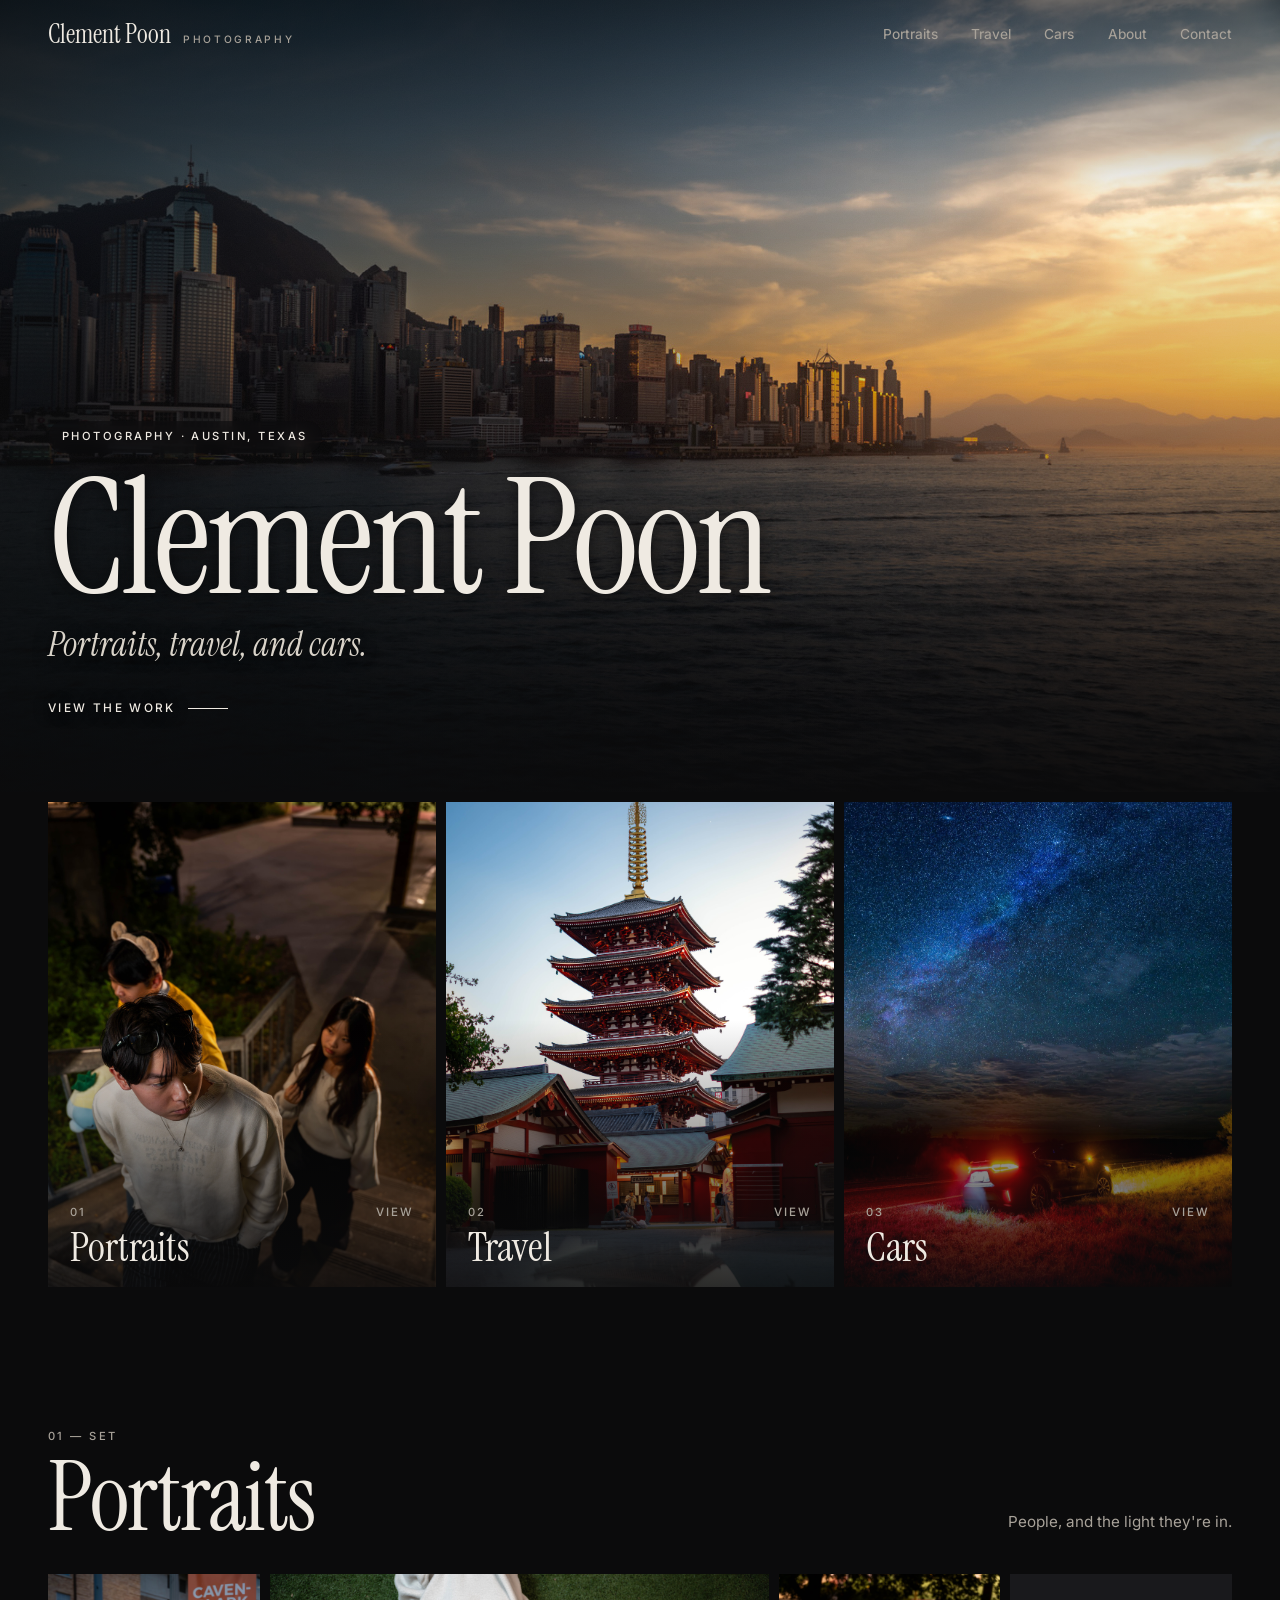
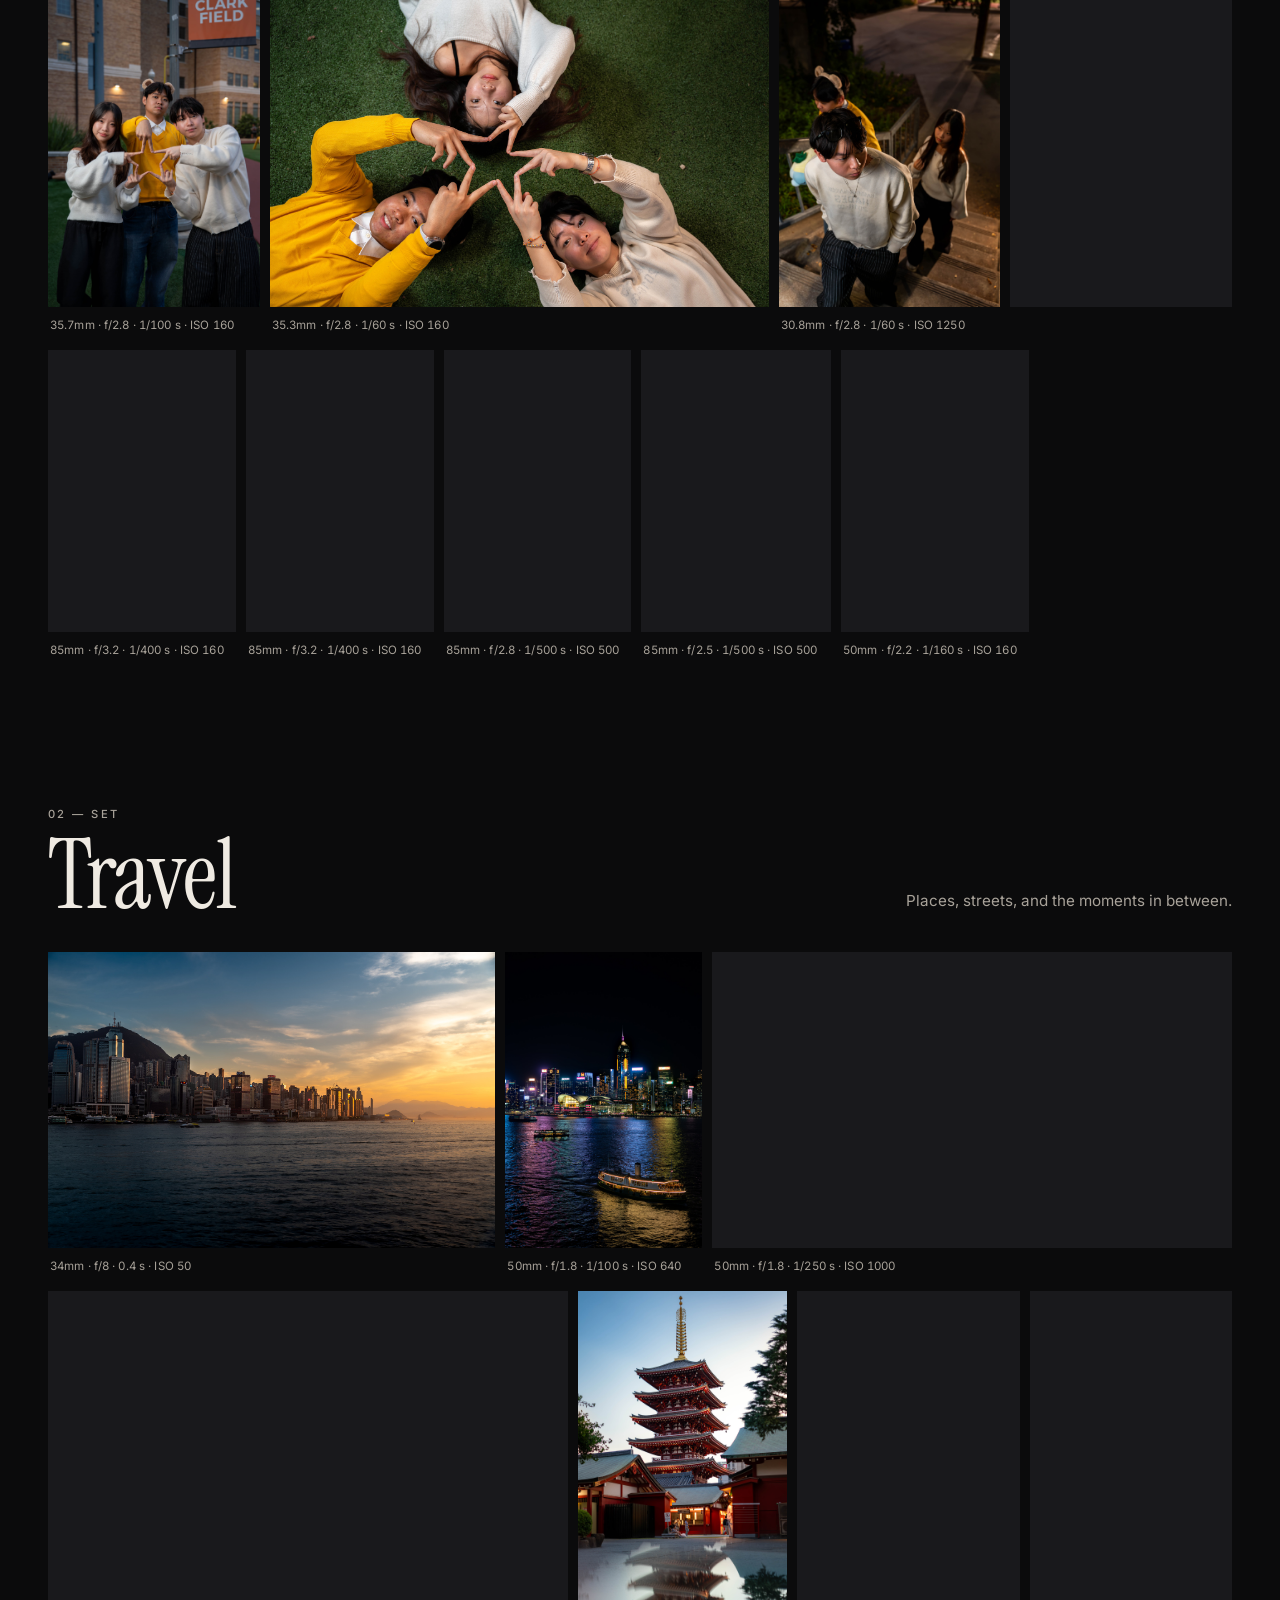
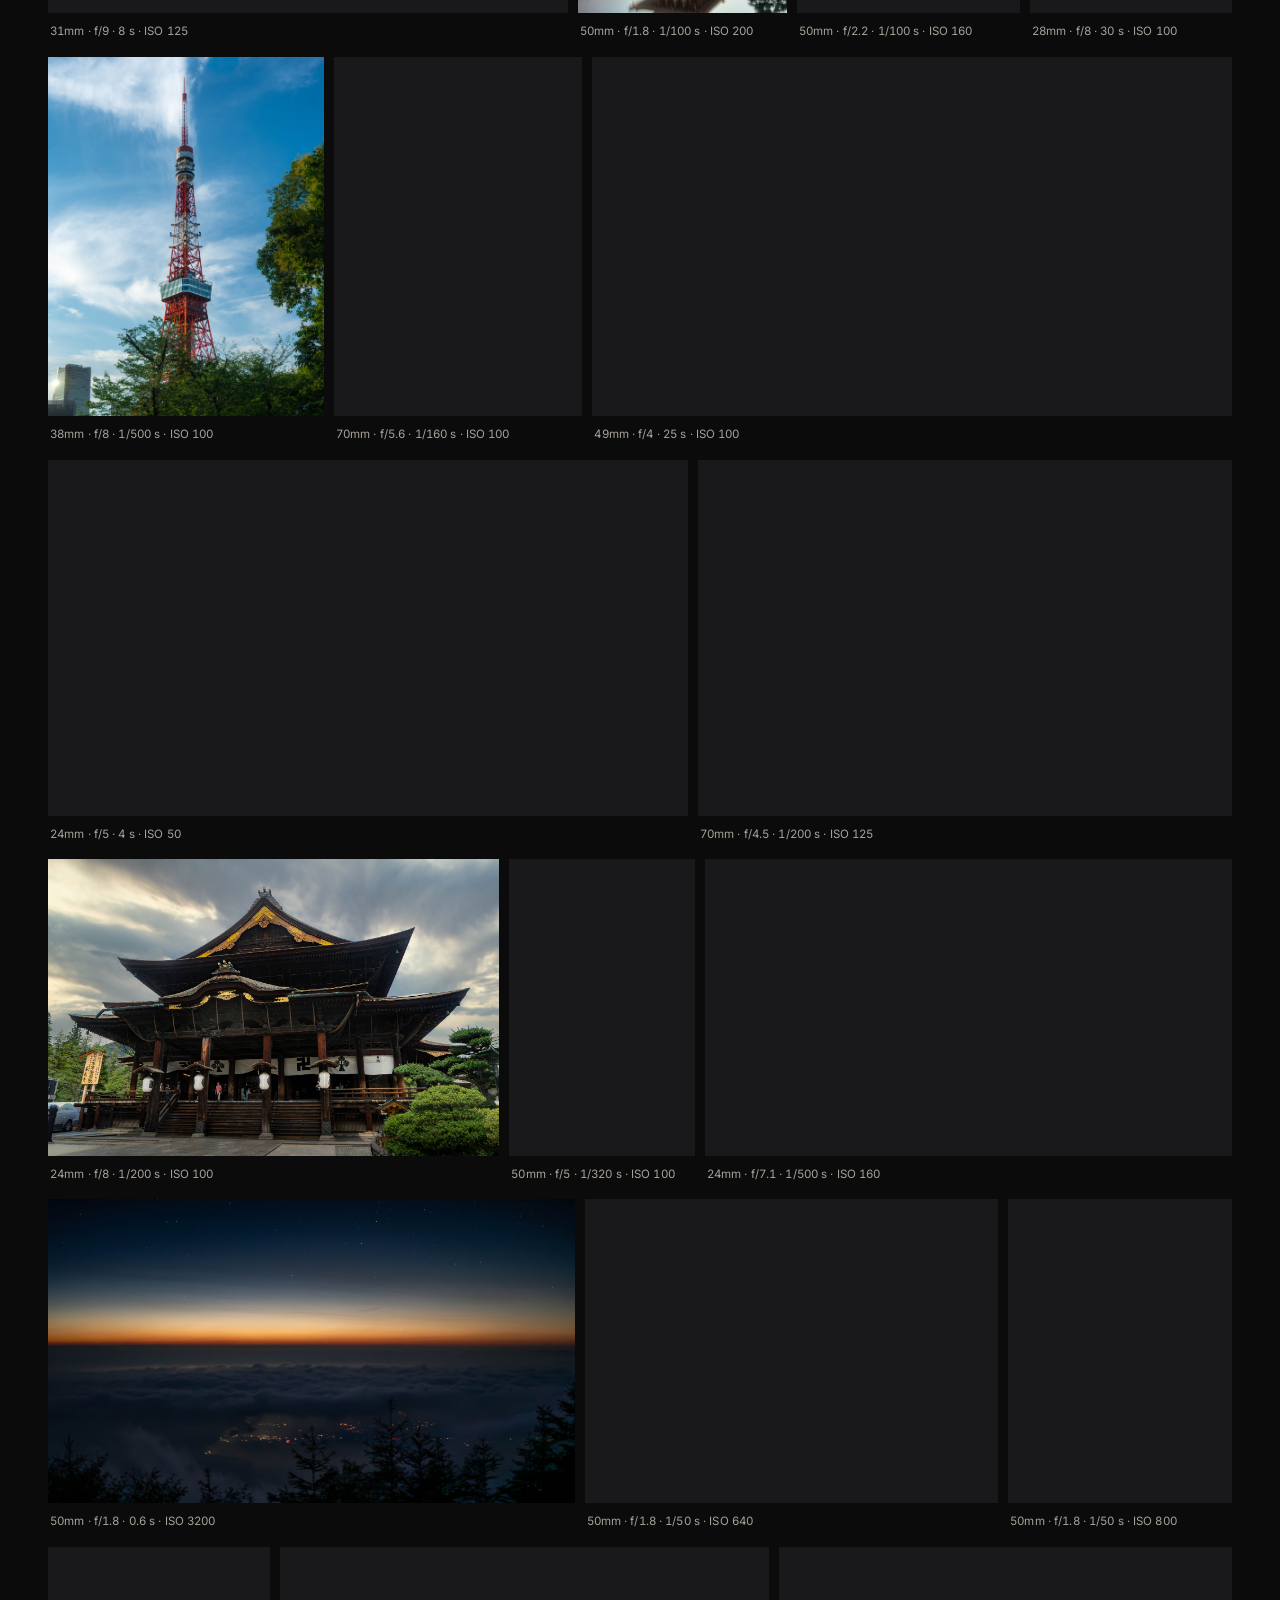
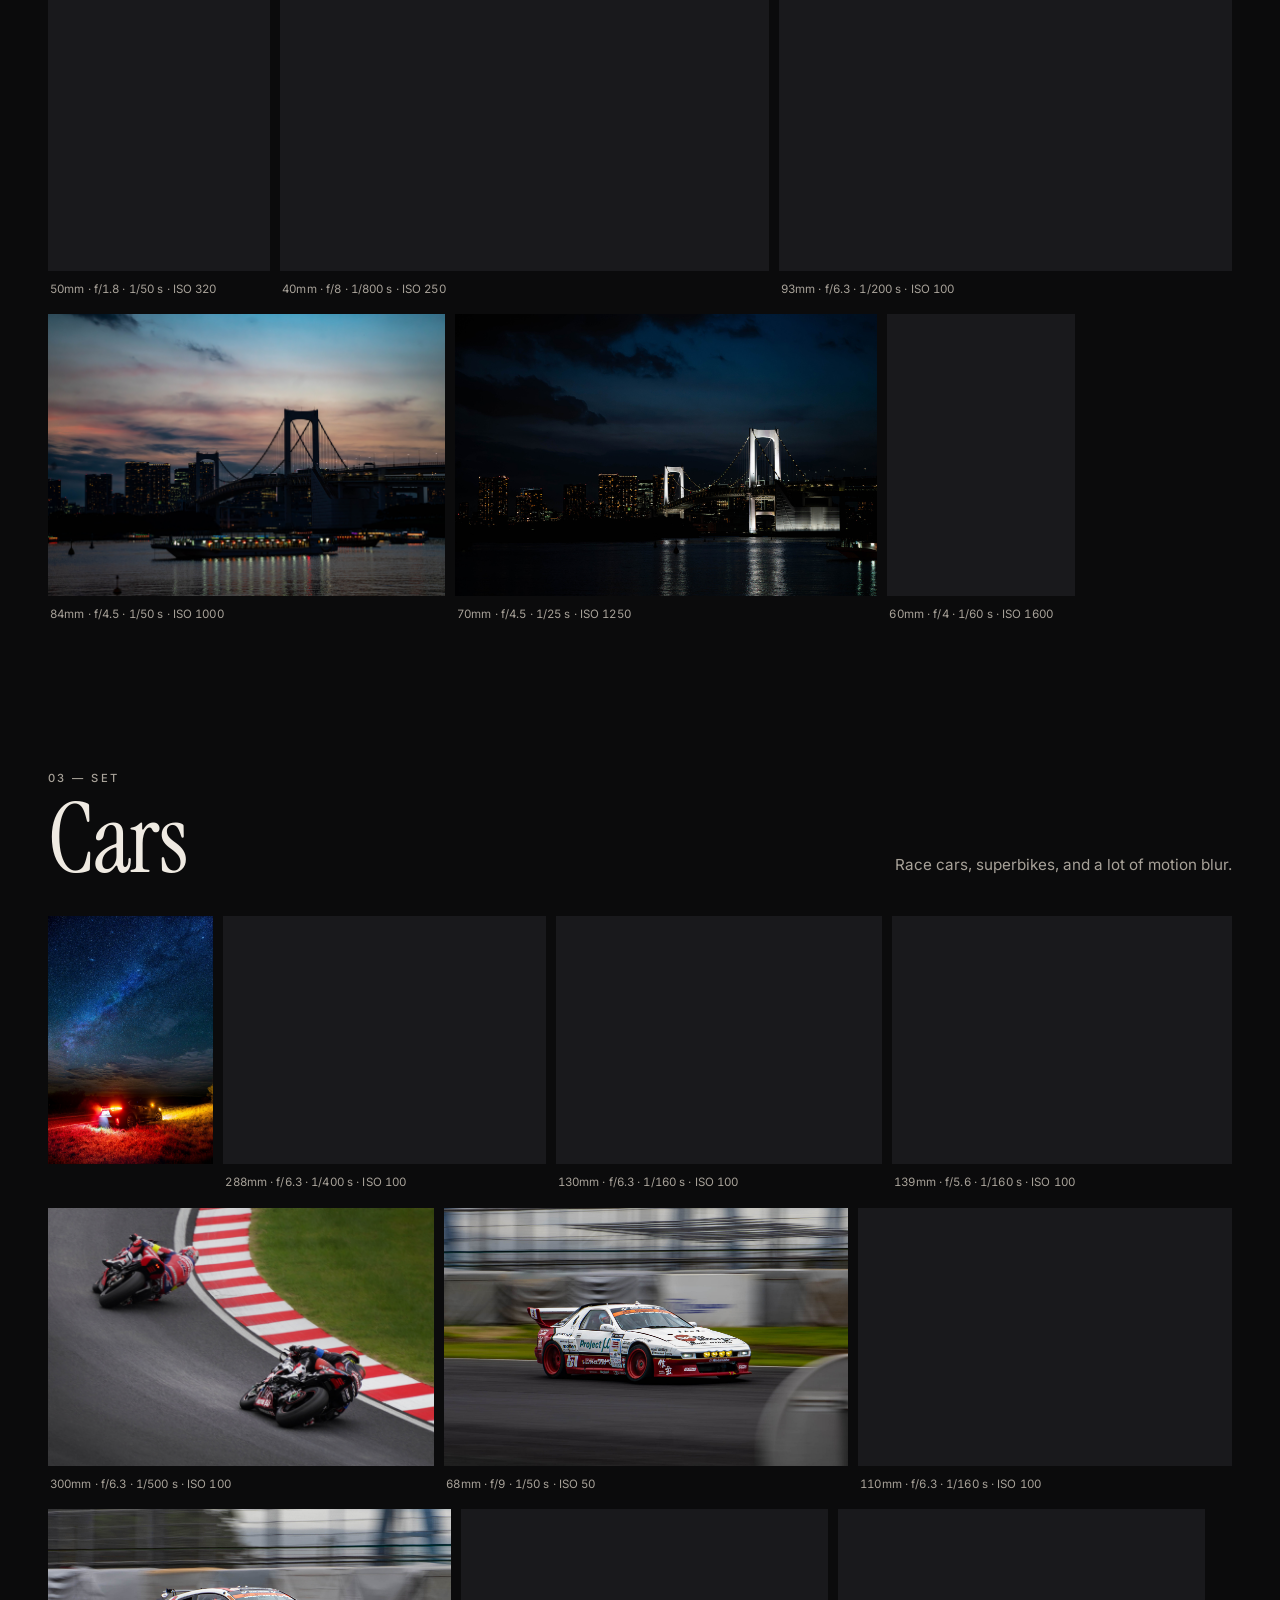
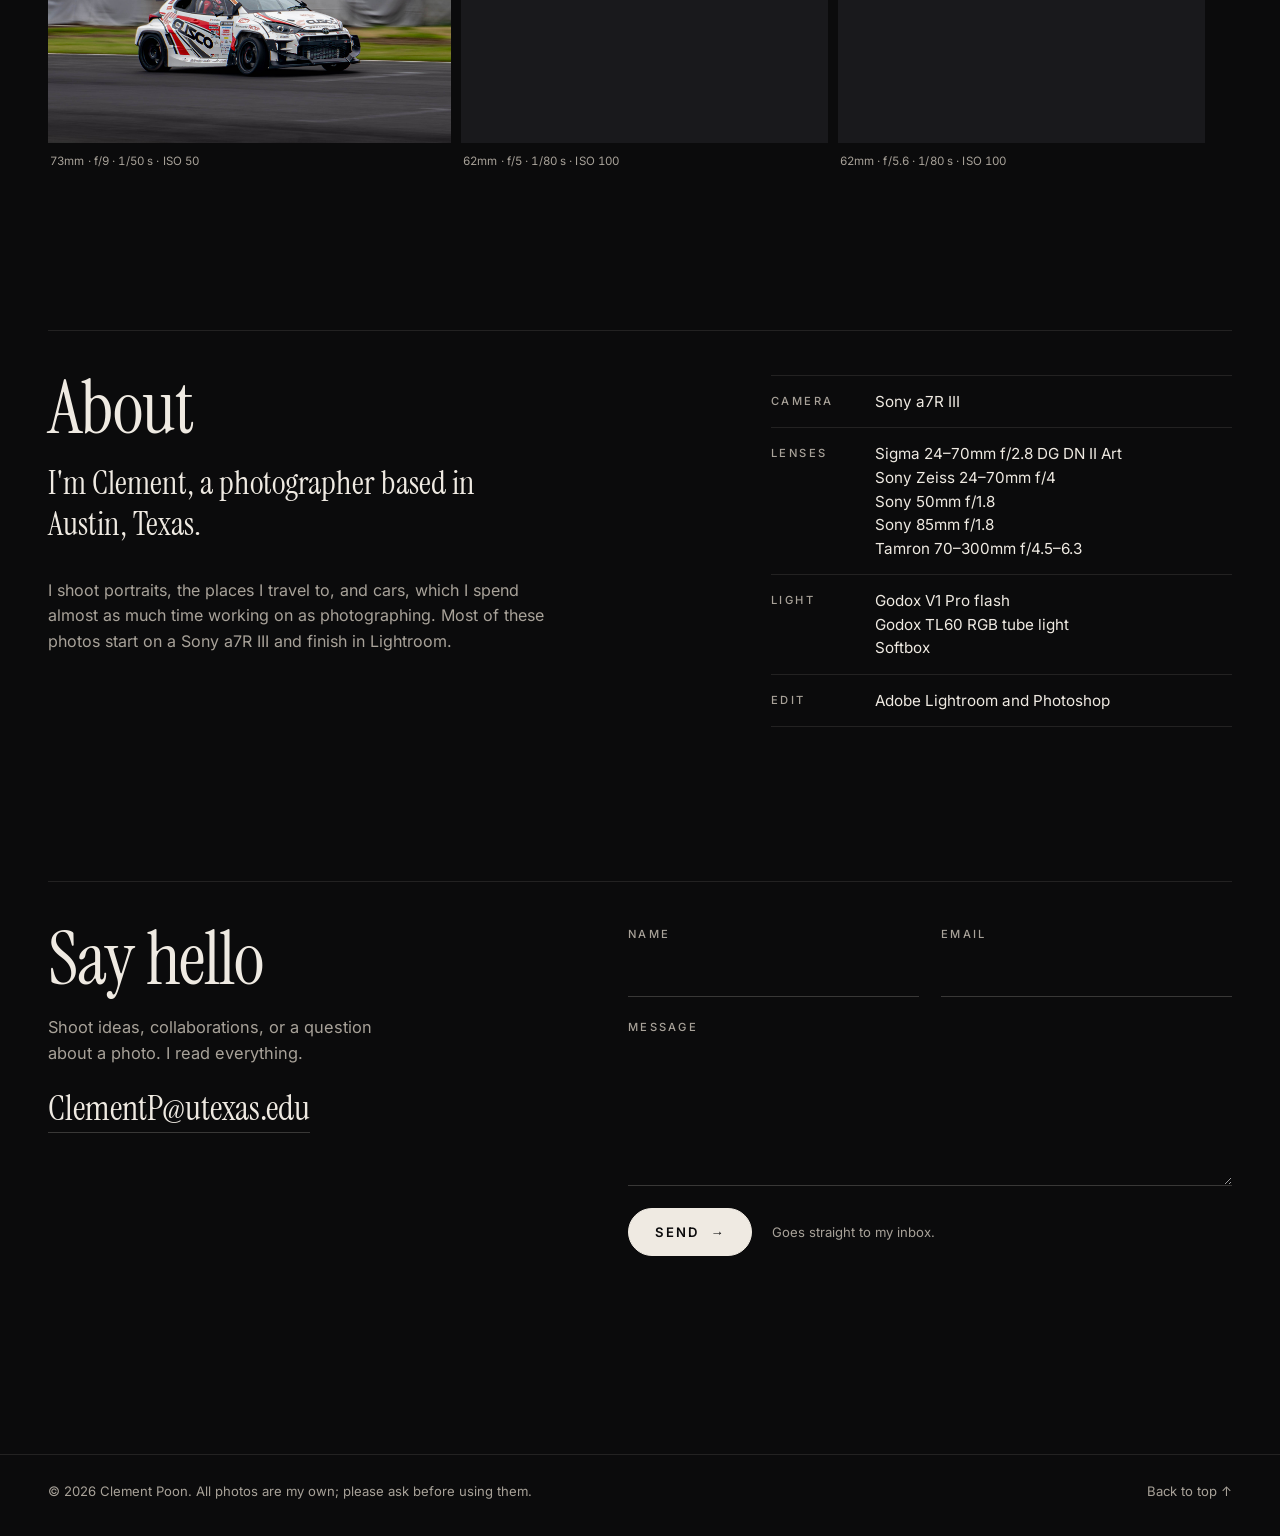
==== commit 575e94cb: "Use the stairs photo for the Portraits card" ====
--- a/photography/index.html
+++ b/photography/index.html
@@ -64,7 +64,7 @@
     <ul class="sets__grid">
       <li>
         <a class="set-card" href="#portraits">
-          <img draggable="false" src="img/portraits/caven-clark-field-sm.jpg" width="1019" height="1600" alt="" loading="lazy" decoding="async" style="object-position:50% 35%">
+          <img draggable="false" src="img/portraits/on-the-stairs-sm.jpg" width="1066" height="1600" alt="" loading="lazy" decoding="async" style="object-position:50% 42%">
           <span class="set-card__text">
             <span><span class="label set-card__n">01</span><span class="set-card__title">Portraits</span></span>
             <span class="set-card__go">View</span>
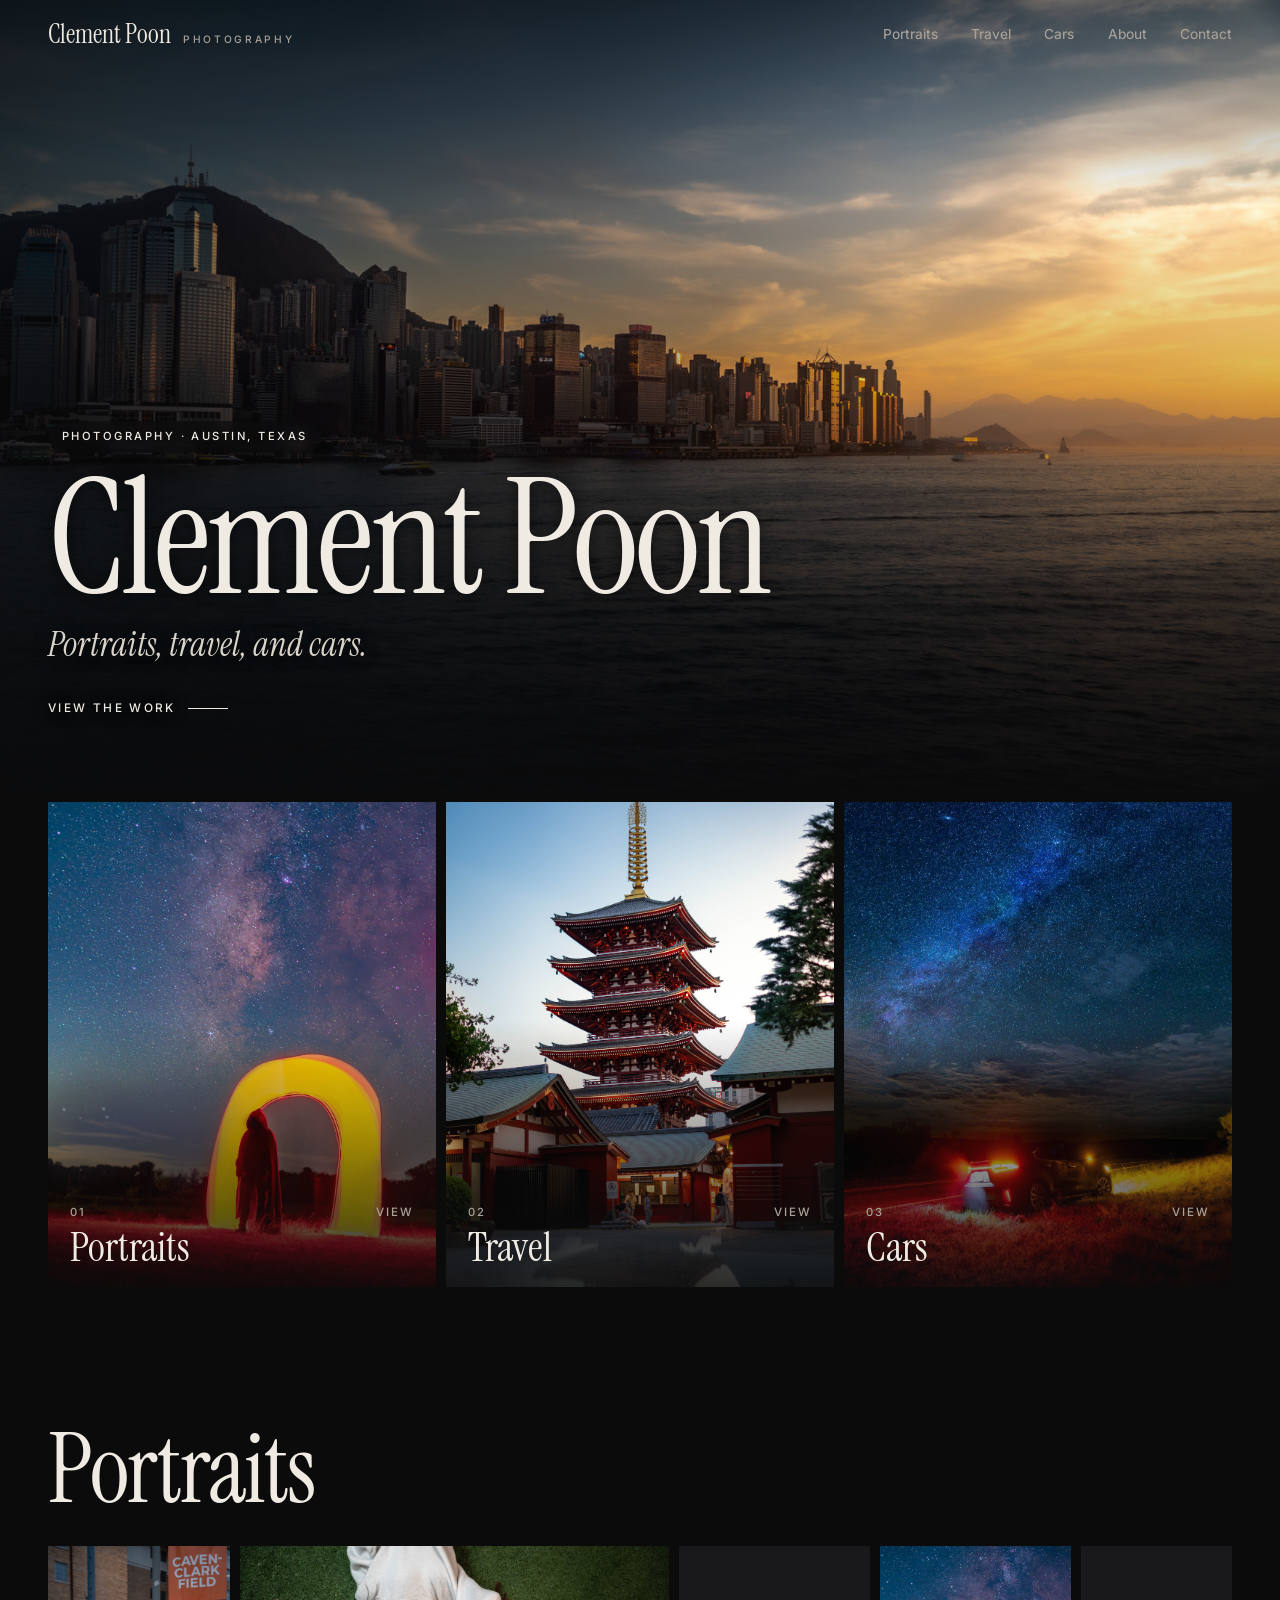
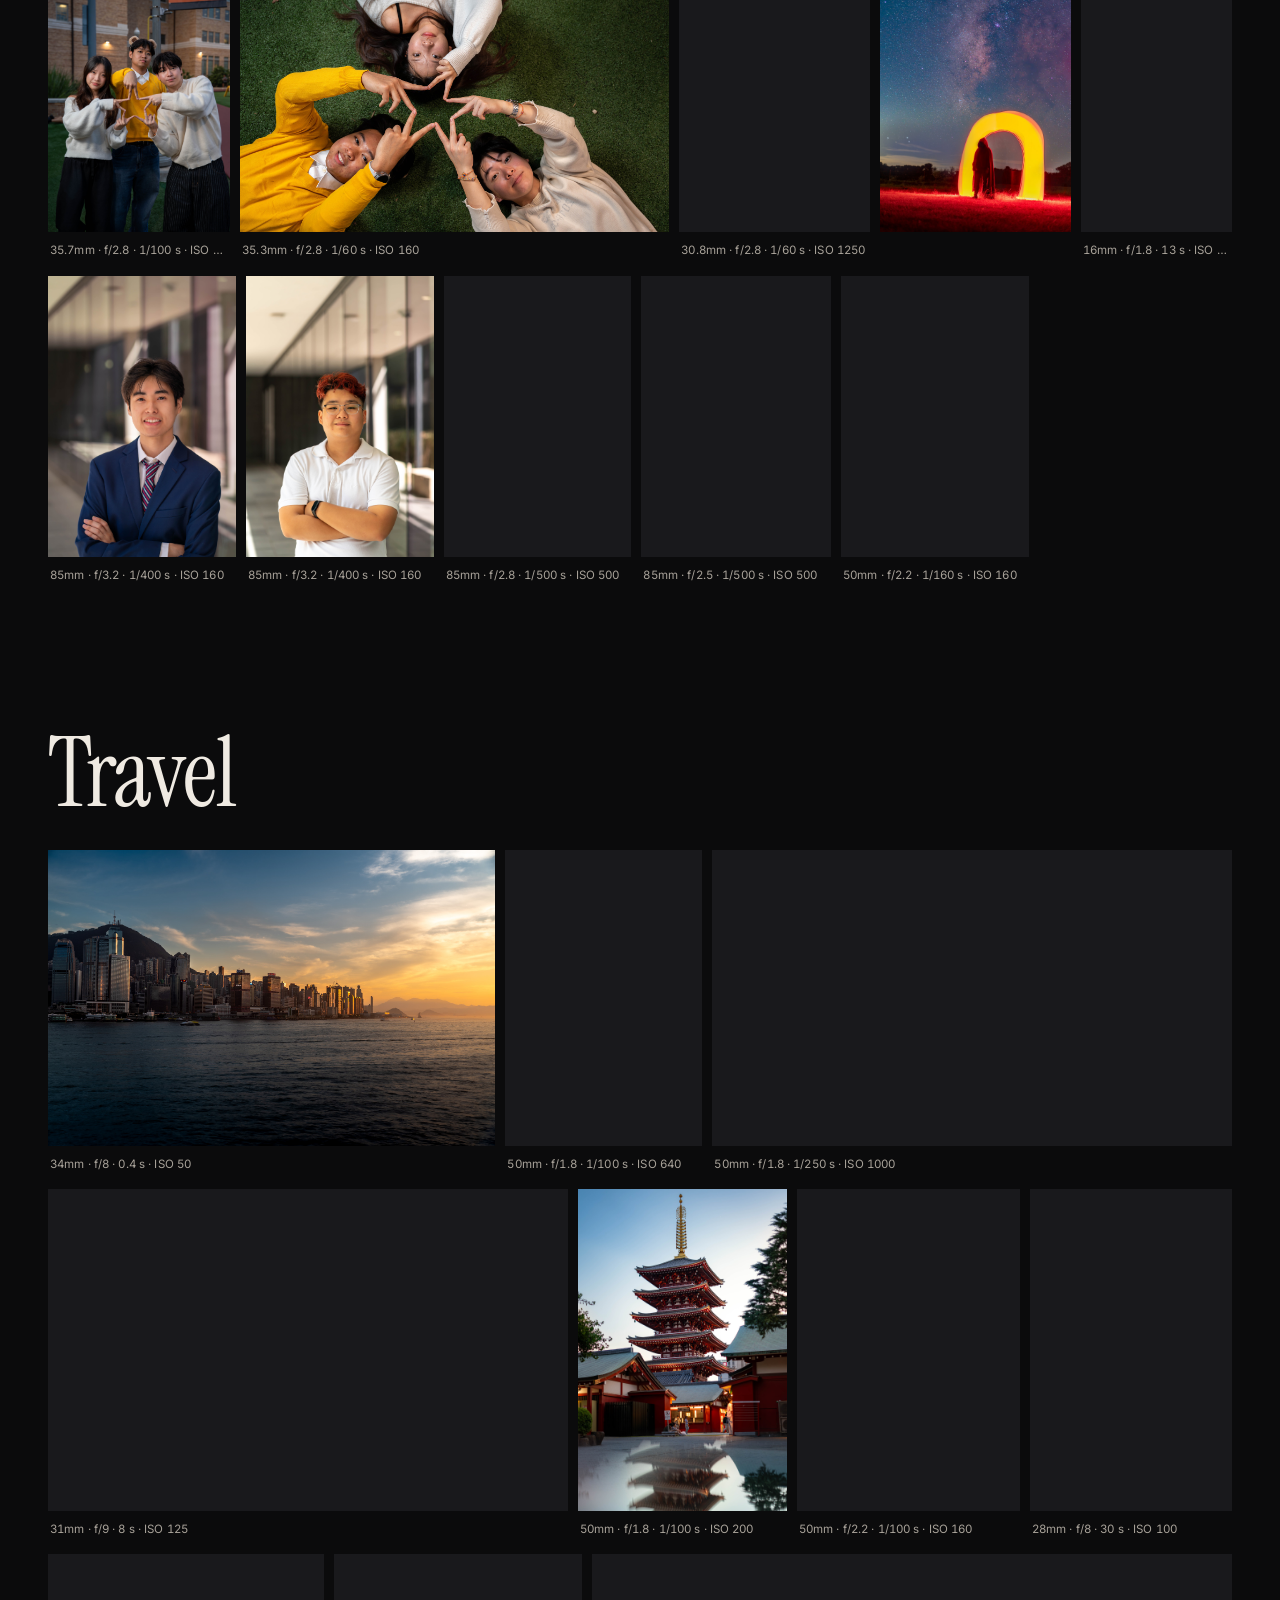
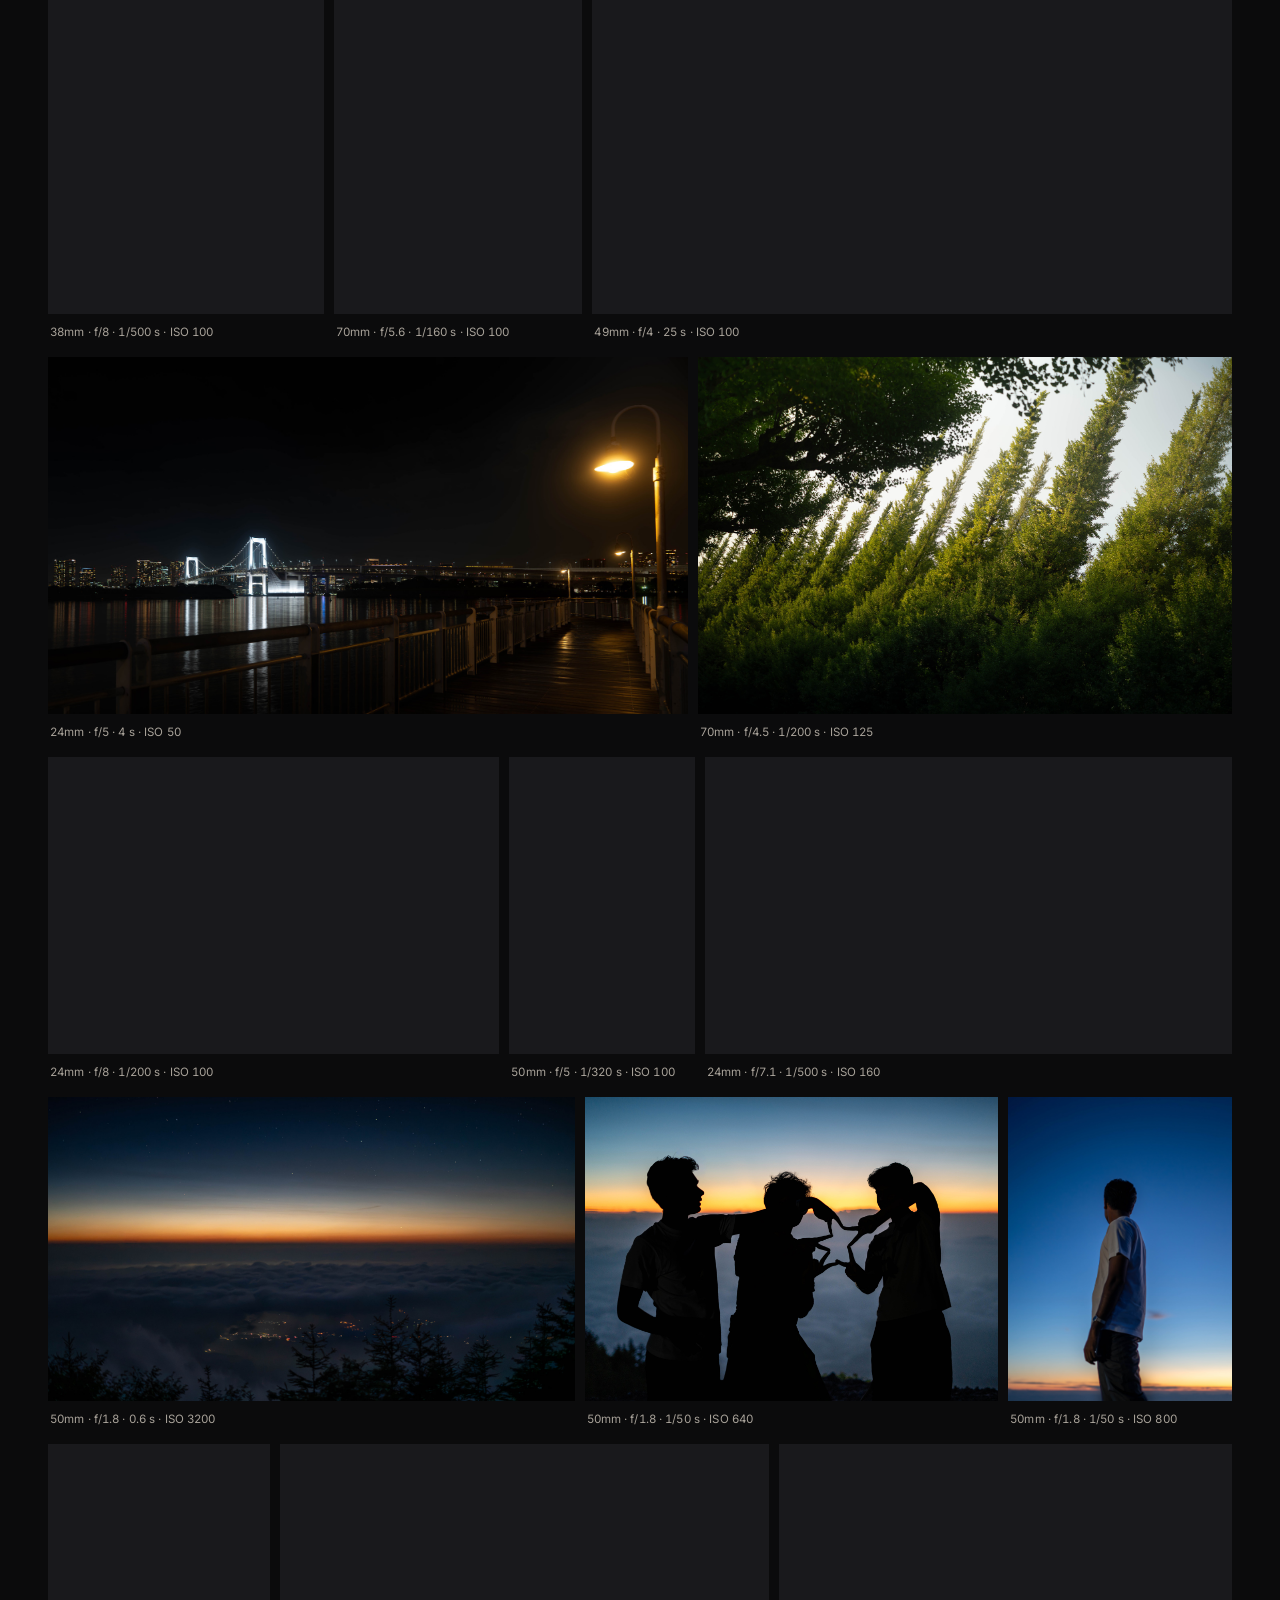
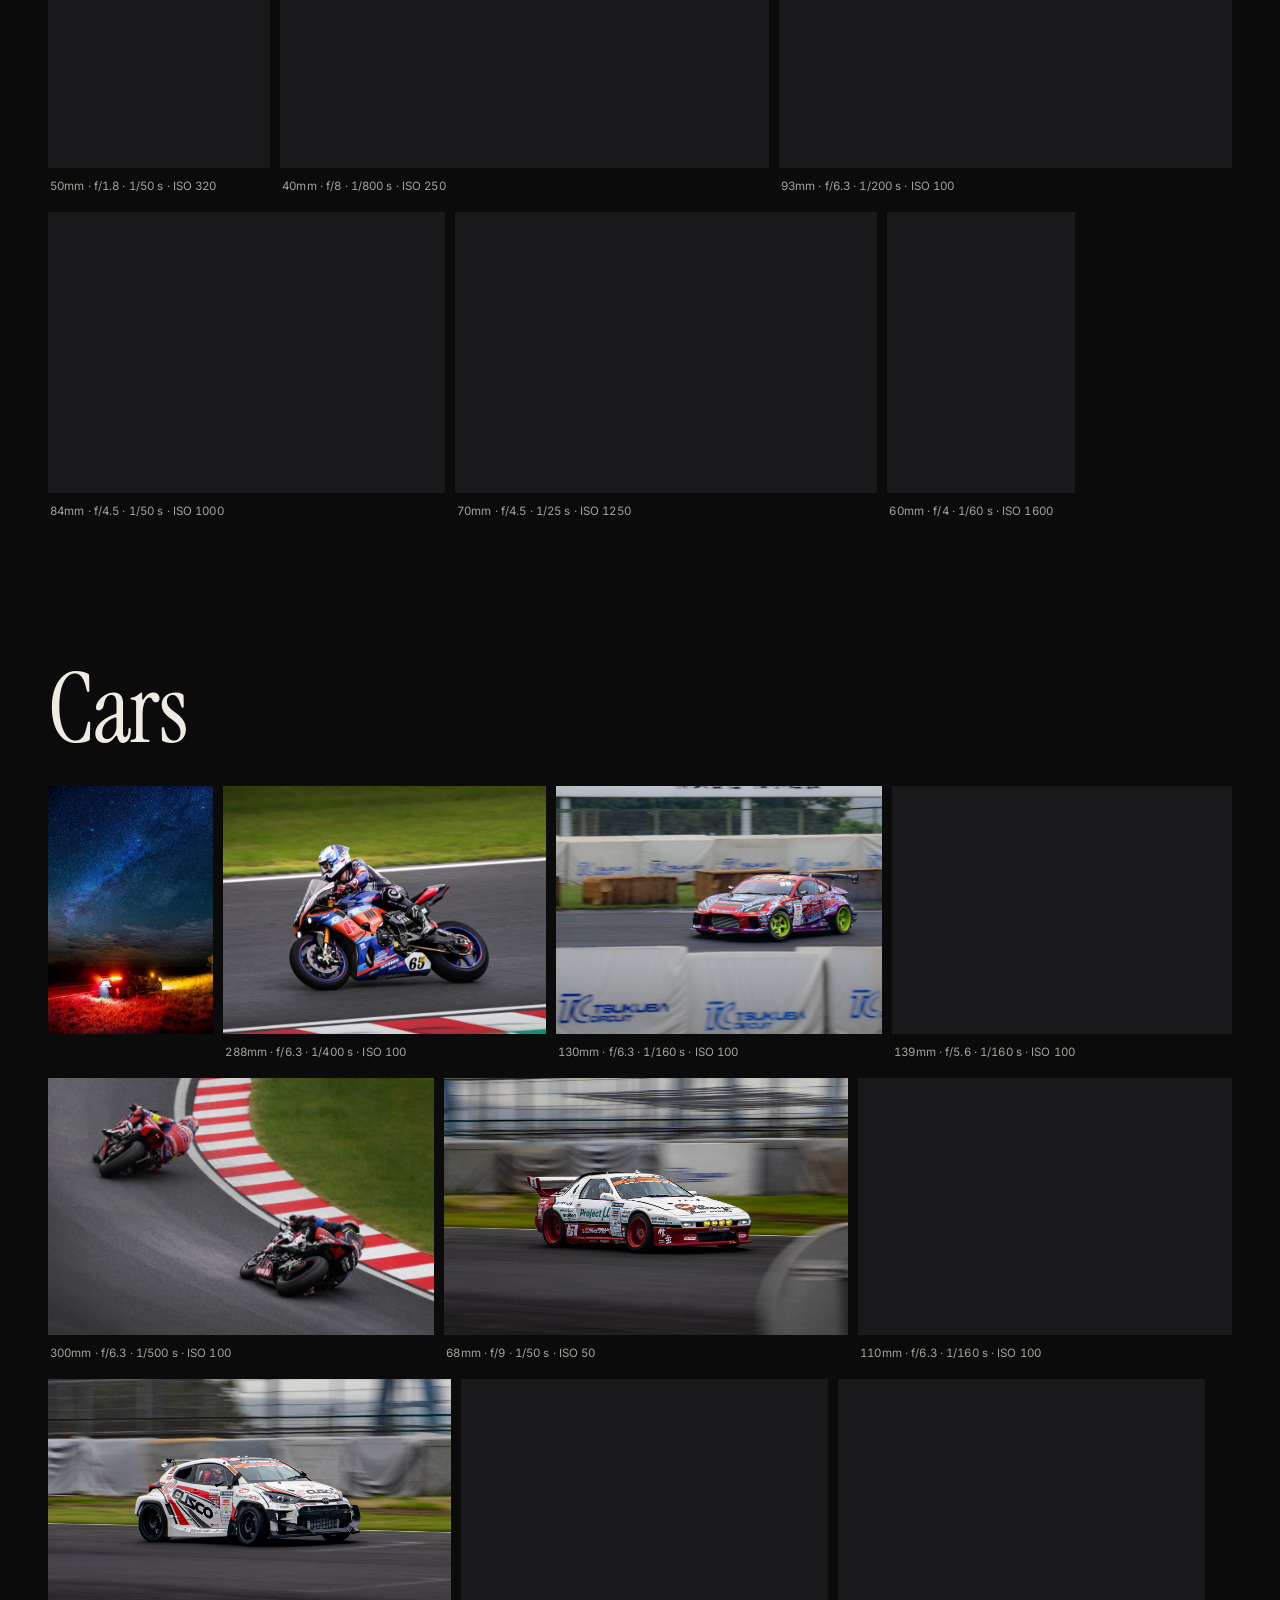
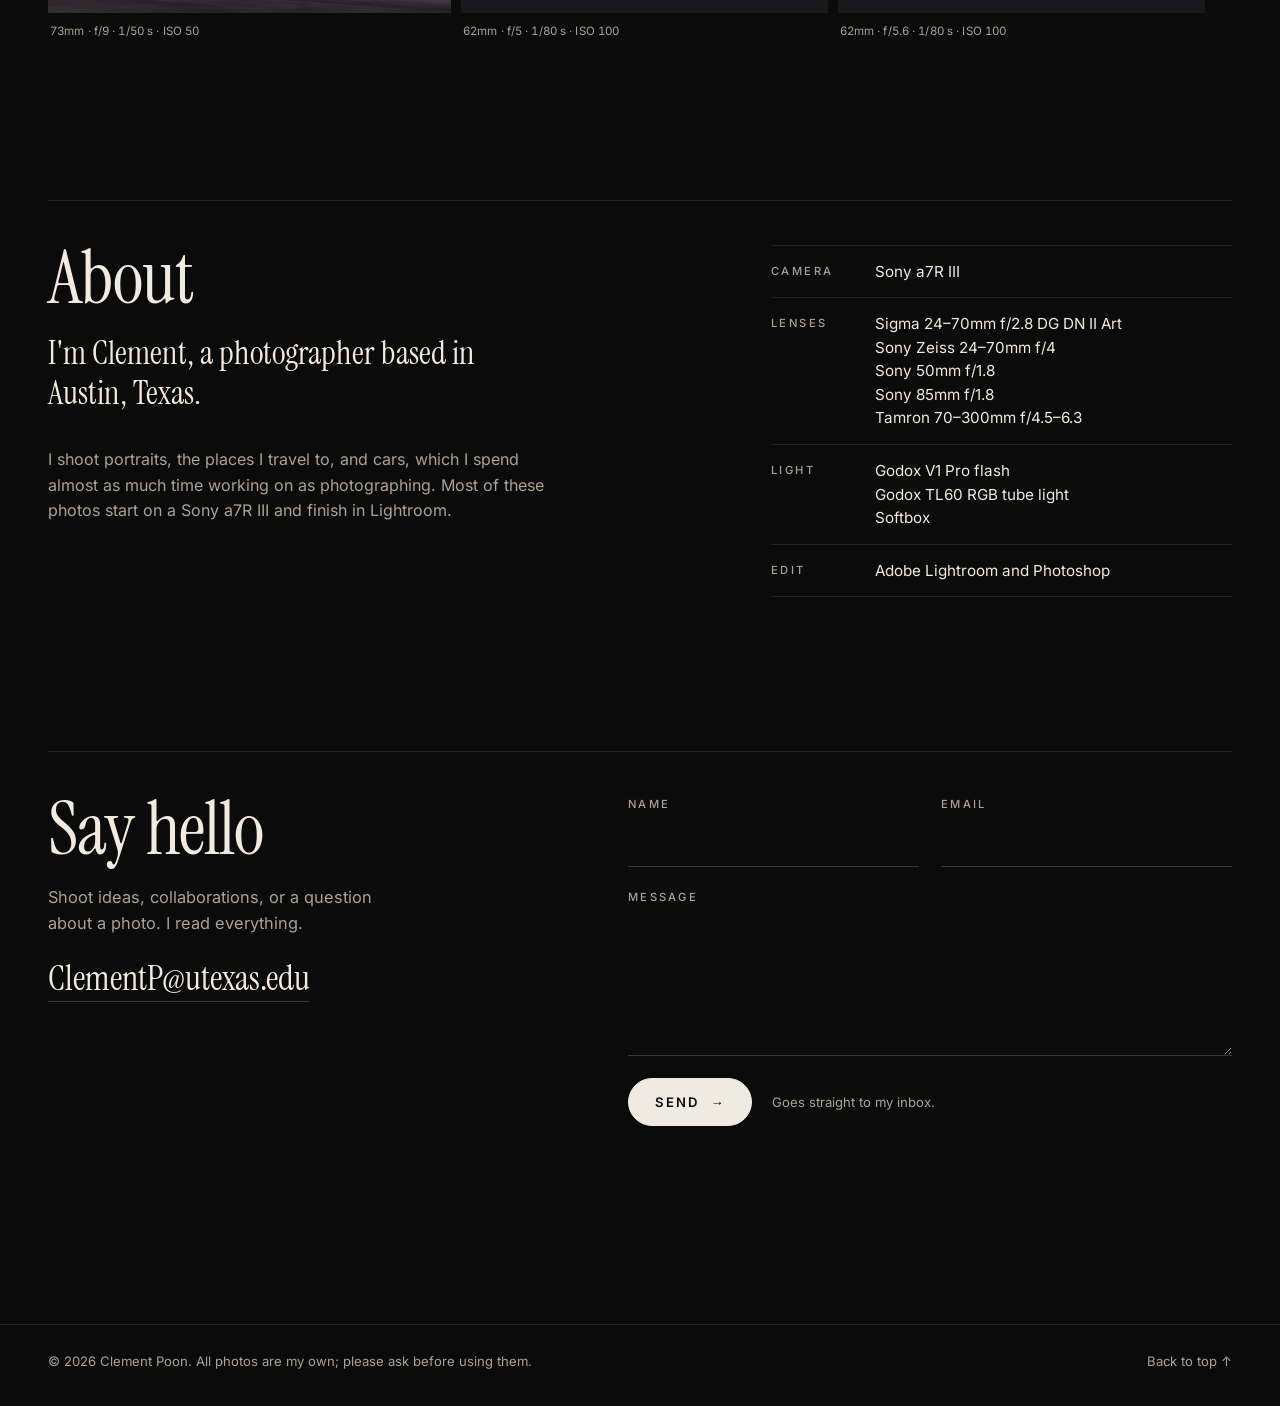
==== commit d5f71875: "Add notes for future sessions" ====
--- a/photography/index.html
+++ b/photography/index.html
@@ -45,10 +45,10 @@
 <main id="main">
 
   <!-- ================================ COVER ================================
-       The big photo is img/cover-1440.jpg / img/cover-2560.jpg (same photo, two sizes). Replace both to change it.
+       The big photo is img/cover-1440.jpg … cover-5120.jpg (same photo, five sizes; each screen loads the one it needs).
   -->
   <section class="hero" id="top" aria-labelledby="name">
-    <figure class="hero__media"><img draggable="false" src="img/cover-1440.jpg" srcset="img/cover-1440.jpg 1440w, img/cover-2560.jpg 2560w" sizes="100vw" width="2560" height="1691" alt="Hong Kong Island's skyline at sunset across Victoria Harbour" fetchpriority="high"></figure>
+    <figure class="hero__media"><img draggable="false" src="img/cover-1440.jpg" srcset="img/cover-1440.jpg 1440w, img/cover-1920.jpg 1920w, img/cover-2560.jpg 2560w, img/cover-3840.jpg 3840w, img/cover-5120.jpg 5120w" sizes="(max-aspect-ratio: 4/3) 134vh, 100vw" width="2560" height="1691" alt="Hong Kong Island's skyline at sunset across Victoria Harbour" fetchpriority="high"></figure>
     <div class="wrap hero__inner">
       <p class="label hero__kicker">Photography · Austin, Texas</p>
       <h1 id="name">Clement Poon</h1>
@@ -64,7 +64,7 @@
     <ul class="sets__grid">
       <li>
         <a class="set-card" href="#portraits">
-          <img draggable="false" src="img/portraits/on-the-stairs-sm.jpg" width="1066" height="1600" alt="" loading="lazy" decoding="async" style="object-position:50% 42%">
+          <img draggable="false" src="img/portraits/light-portal-sm.jpg" width="1067" height="1600" alt="" loading="lazy" decoding="async" style="object-position:50% 86%">
           <span class="set-card__text">
             <span><span class="label set-card__n">01</span><span class="set-card__title">Portraits</span></span>
             <span class="set-card__go">View</span>
@@ -105,9 +105,7 @@
   -->
   <section class="set wrap" id="portraits" aria-labelledby="portraits-h">
     <header class="set__head">
-      <p class="label set__n">01 — Set</p>
       <h2 id="portraits-h">Portraits</h2>
-      <p class="set__note">People, and the light they're in.</p>
     </header>
     <div class="grid">
       <figure class="shot" style="--r:0.637">
@@ -125,6 +123,10 @@
       <figure class="shot" style="--r:0.667">
         <button class="shot__img" type="button" data-full="img/portraits/light-portal.jpg"><img draggable="false" src="img/portraits/light-portal-sm.jpg" width="1067" height="1600" alt="A hooded figure standing inside a glowing orange and yellow light-painted arch on red-lit grass, under the Milky Way" loading="lazy" decoding="async"></button>
       </figure>
+      <figure class="shot" style="--r:0.529">
+        <button class="shot__img" type="button" data-full="img/portraits/stargazer.jpg"><img draggable="false" src="img/portraits/stargazer-sm.jpg" width="847" height="1600" alt="A person with a headlamp looking up at a starry night sky, red-lit juniper trees around them and thin clouds drifting overhead" loading="lazy" decoding="async"></button>
+        <figcaption><span class="shot__meta">16mm · f/1.8 · 13 s · ISO 1600</span></figcaption>
+      </figure>
       <figure class="shot" style="--r:0.667">
         <button class="shot__img" type="button" data-full="img/portraits/navy-suit.jpg"><img draggable="false" src="img/portraits/navy-suit-sm.jpg" width="1067" height="1600" alt="Smiling young man in a navy suit and striped tie with arms crossed, glass corridor softly blurred behind him" loading="lazy" decoding="async"></button>
         <figcaption><span class="shot__meta">85mm · f/3.2 · 1/400 s · ISO 160</span></figcaption>
@@ -151,9 +153,7 @@
   <!-- ================================ TRAVEL ================================ -->
   <section class="set wrap" id="travel" aria-labelledby="travel-h">
     <header class="set__head">
-      <p class="label set__n">02 — Set</p>
       <h2 id="travel-h">Travel</h2>
-      <p class="set__note">Places, streets, and the moments in between.</p>
     </header>
     <div class="grid">
       <figure class="shot" style="--r:1.514">
@@ -258,9 +258,7 @@
   <!-- ================================= CARS ================================= -->
   <section class="set wrap" id="cars" aria-labelledby="cars-h">
     <header class="set__head">
-      <p class="label set__n">03 — Set</p>
       <h2 id="cars-h">Cars</h2>
-      <p class="set__note">Race cars, superbikes, and a lot of motion blur.</p>
     </header>
     <div class="grid grid--wide">
       <figure class="shot" style="--r:0.667">
--- a/photography/photo.css
+++ b/photography/photo.css
@@ -116,7 +116,6 @@
   min-height: min(88vh, 960px); min-height: min(88svh, 960px);
   background: radial-gradient(120% 90% at 72% 18%, #2b2722 0%, #17161a 42%, var(--bg) 100%);
 }
-.hero::before { content: ""; position: absolute; inset: 0; z-index: -1; background-image: var(--grain); opacity: 0.9; }
 .hero__media { position: absolute; inset: 0; z-index: -2; margin: 0; }
 .hero__media img { width: 100%; height: 100%; object-fit: cover; }
 .hero::after {
@@ -177,9 +176,7 @@
   display: grid; grid-template-columns: minmax(0, 1fr) auto; align-items: end; gap: 10px 32px;
   margin-bottom: clamp(22px, 3vw, 34px);
 }
-.set__n { grid-column: 1 / -1; margin: 0; }
 .set__head h2 { font-family: var(--serif); font-size: clamp(3rem, 7.5vw, 6rem); line-height: 0.88; letter-spacing: -0.015em; }
-.set__note { max-width: 38ch; margin: 0 0 6px; text-align: right; color: var(--muted); font-size: 0.95rem; line-height: 1.5; }
 
 /* Justified rows: each photo grows in proportion to its shape (--r = width ÷ height),
    so every row comes out the same height and nothing gets cropped. */
@@ -358,7 +355,6 @@
   .sets__grid { grid-template-columns: 1fr; }
   .set-card { aspect-ratio: 16 / 9; }
   .set__head { grid-template-columns: 1fr; }
-  .set__note { text-align: left; }
   .about__grid, .contact__grid { grid-template-columns: 1fr; }
   .form__row { grid-template-columns: 1fr; }
   .viewer__stage { padding: 56px 6px 8px; }
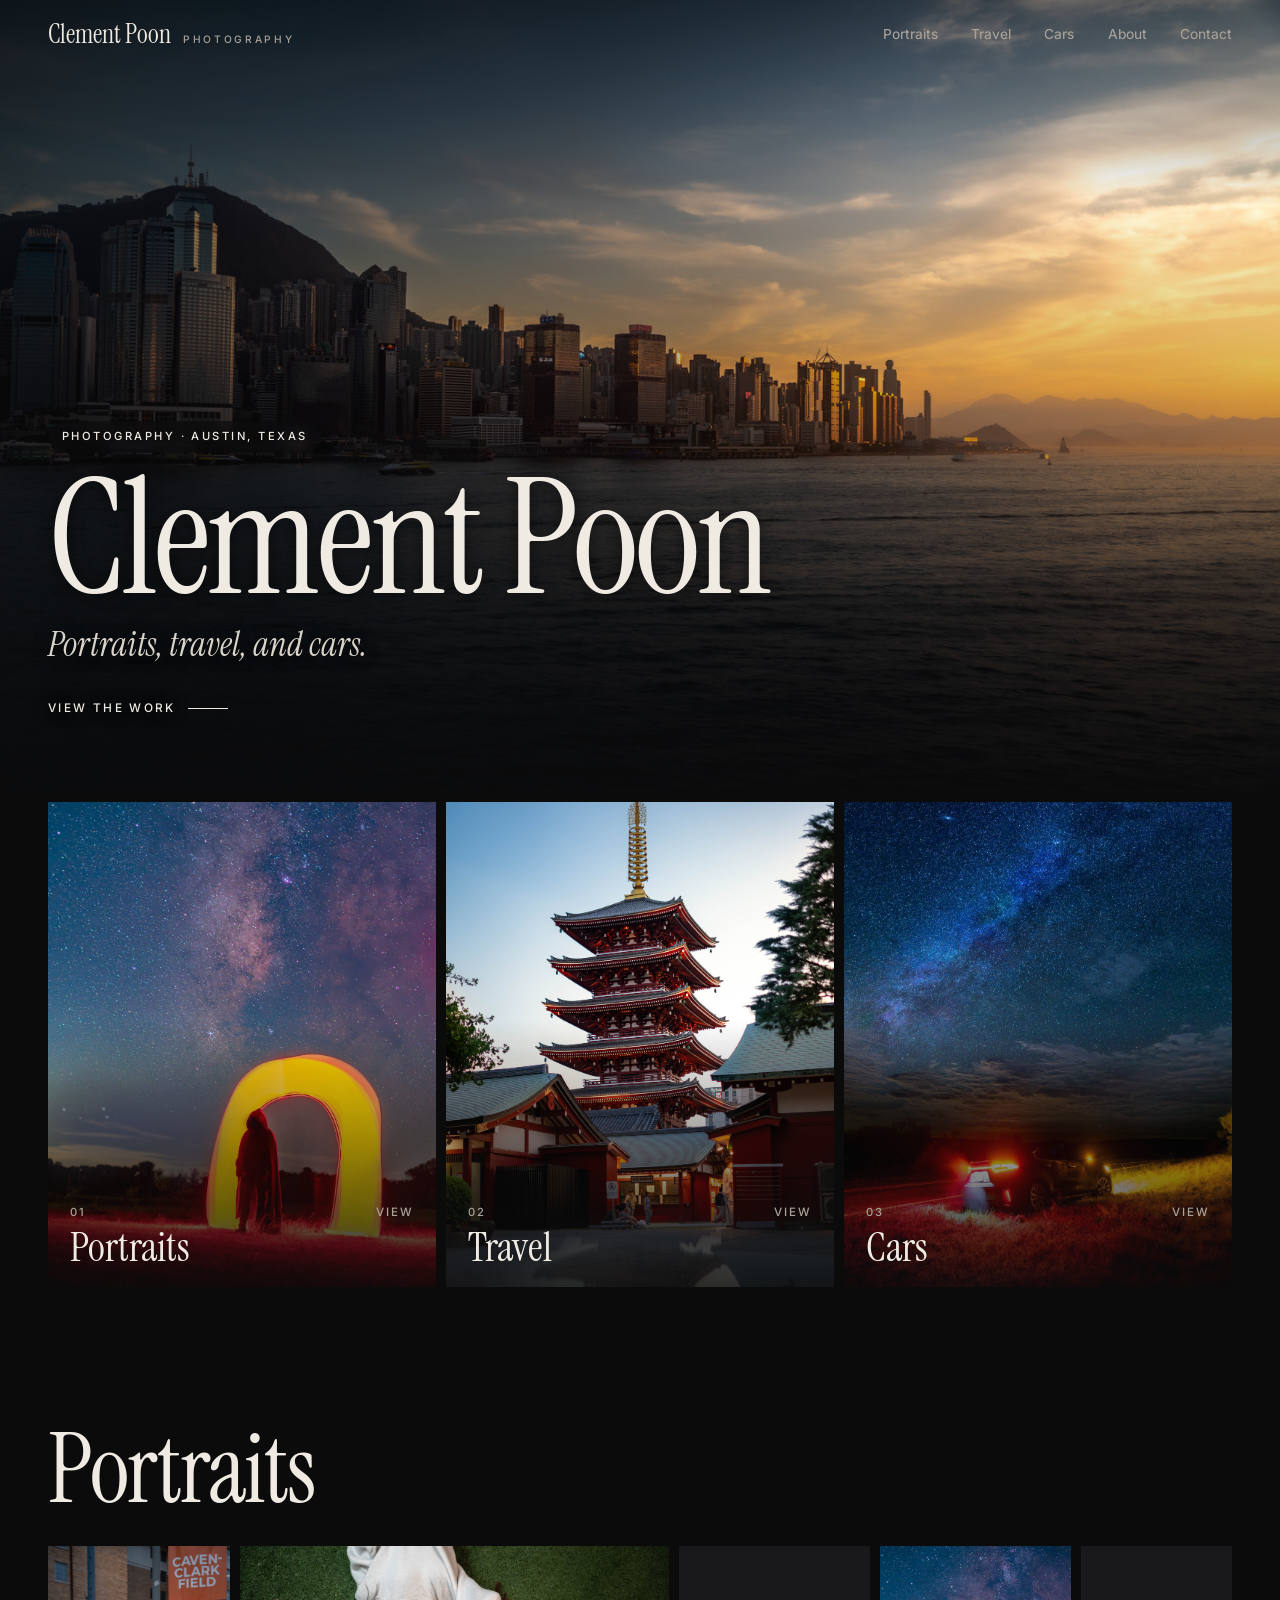
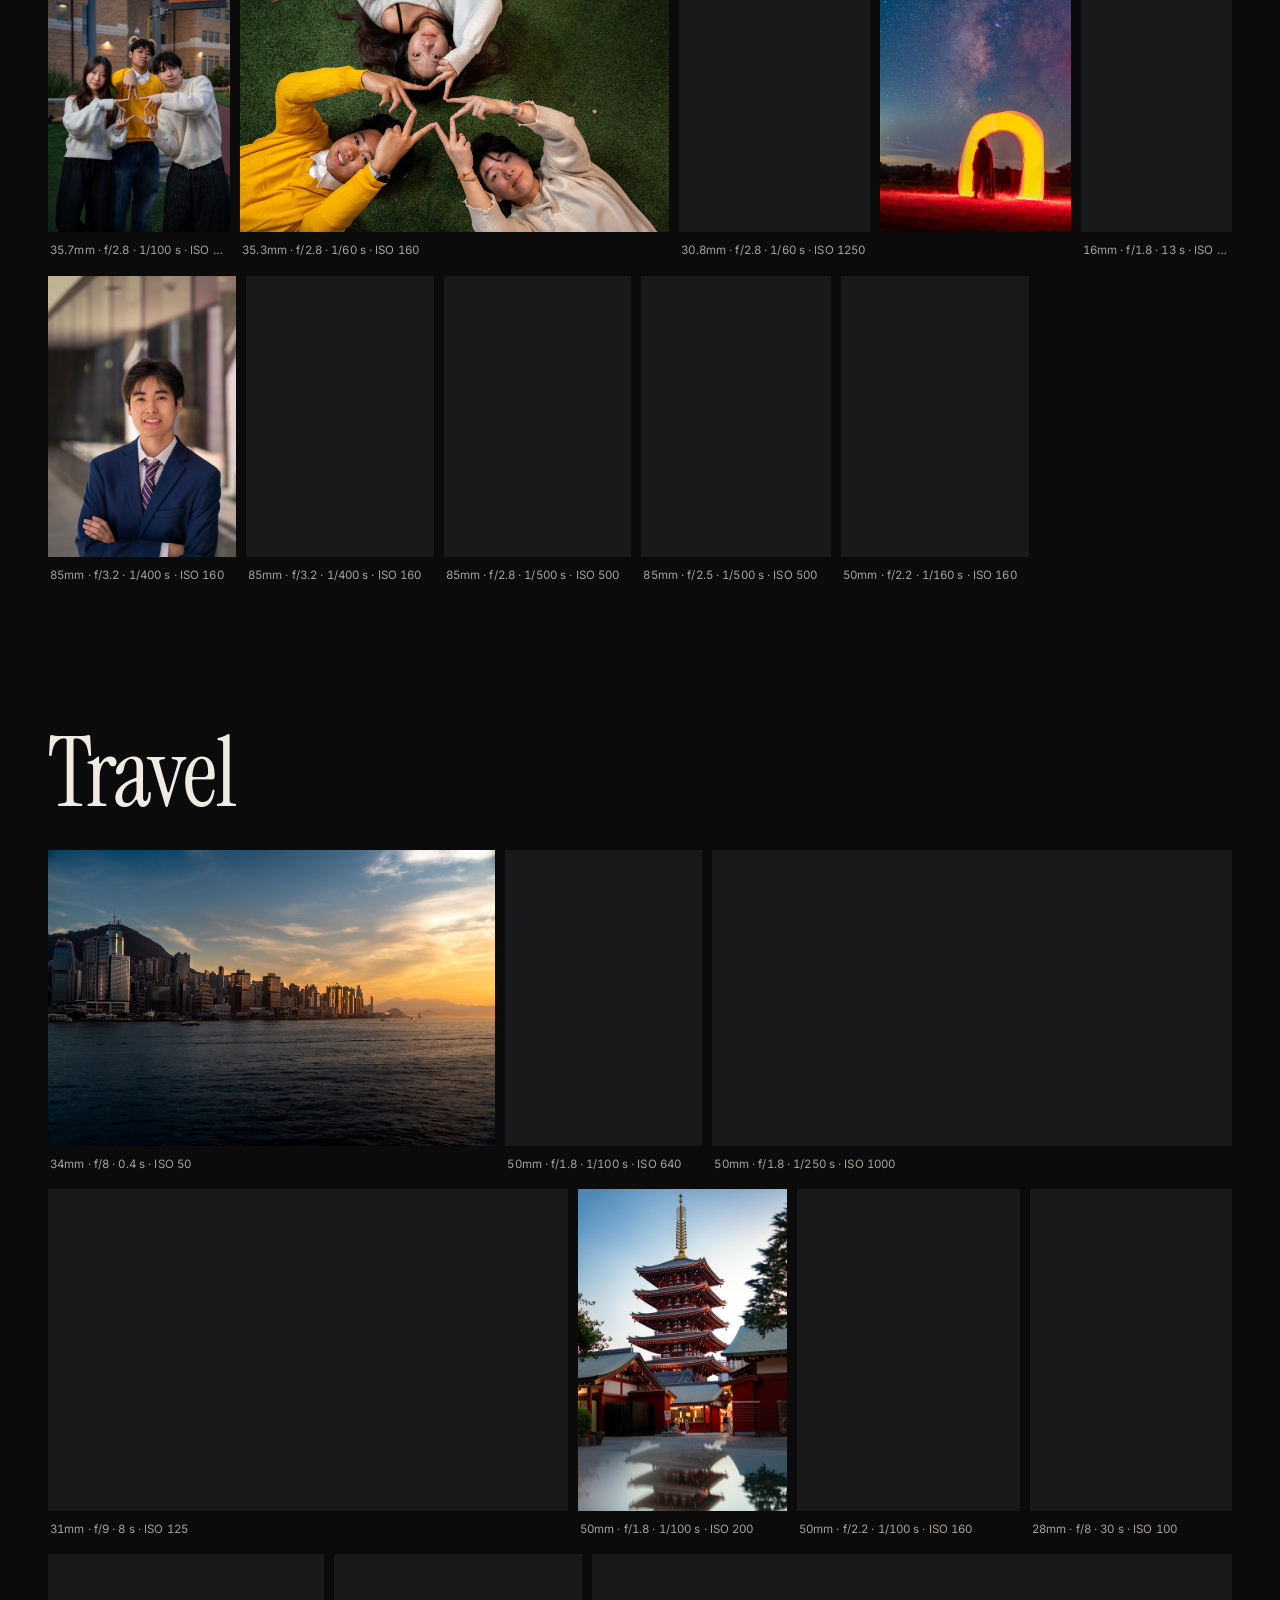
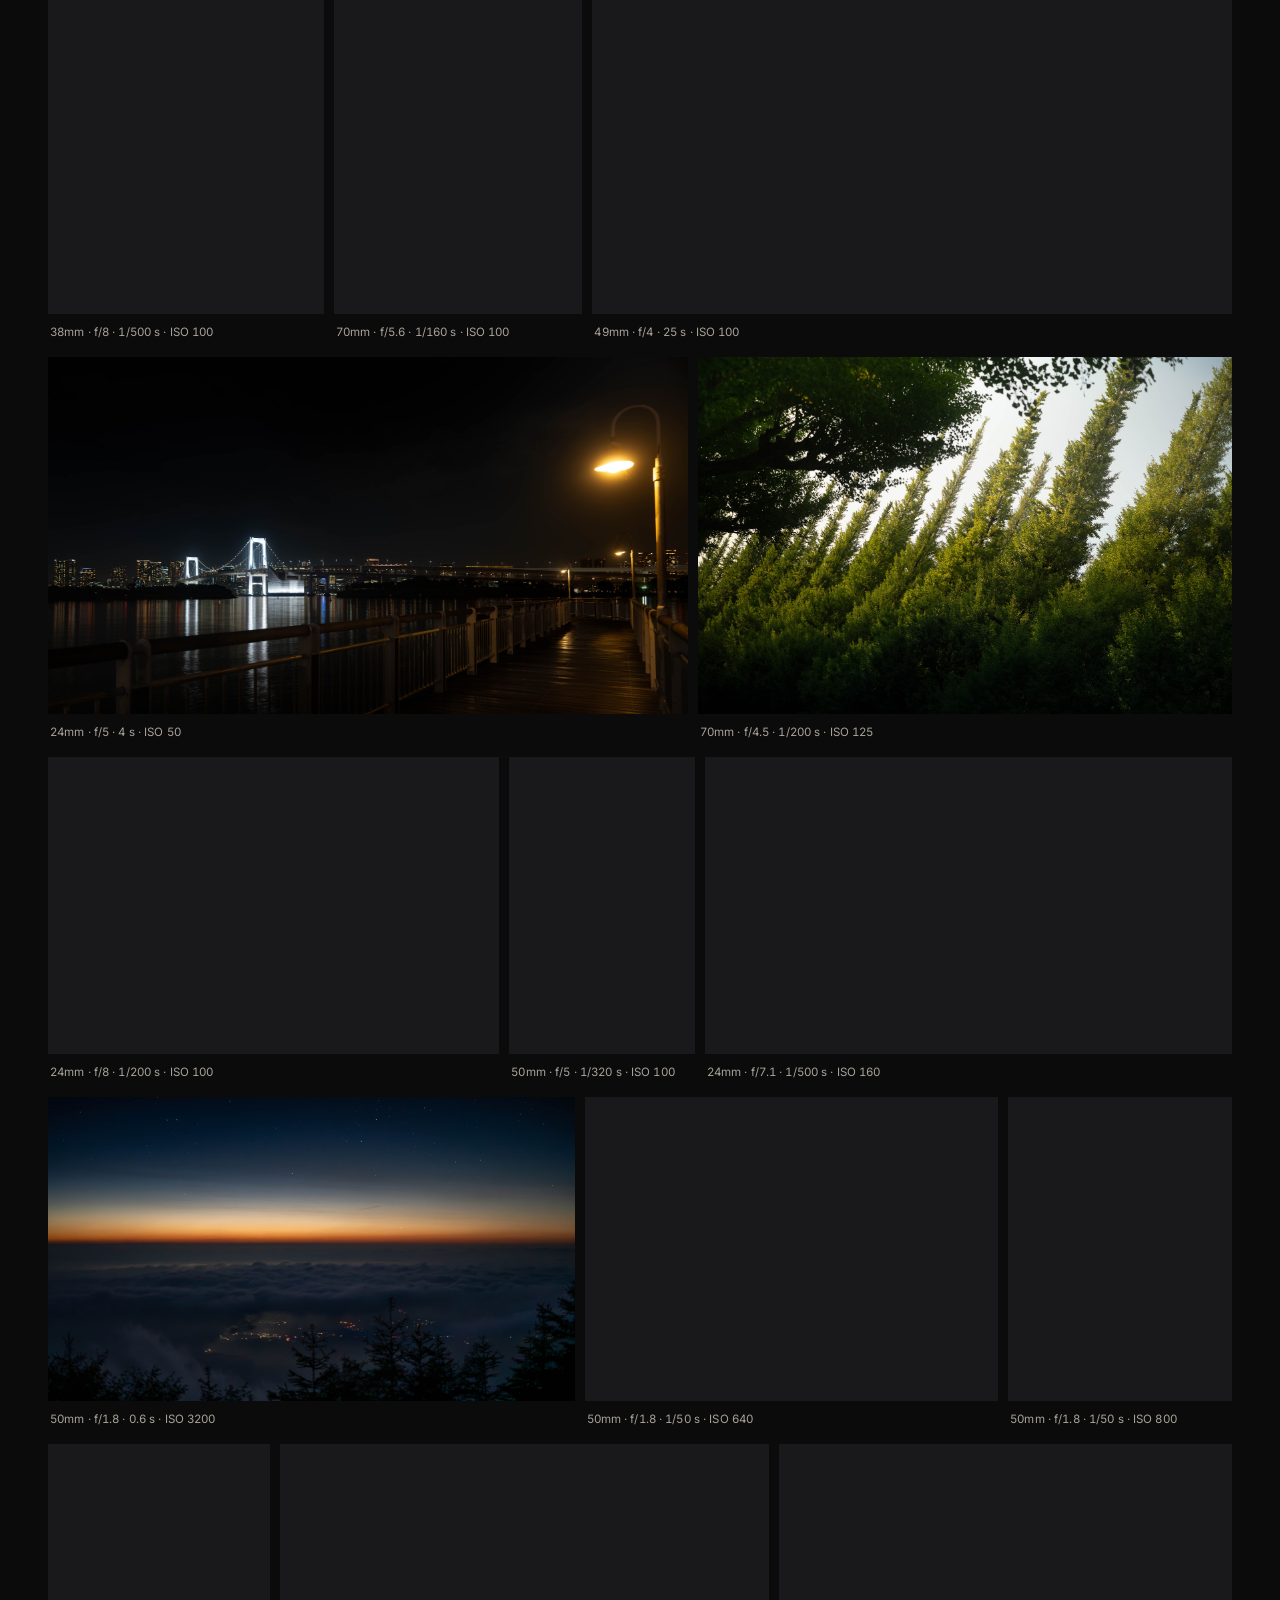
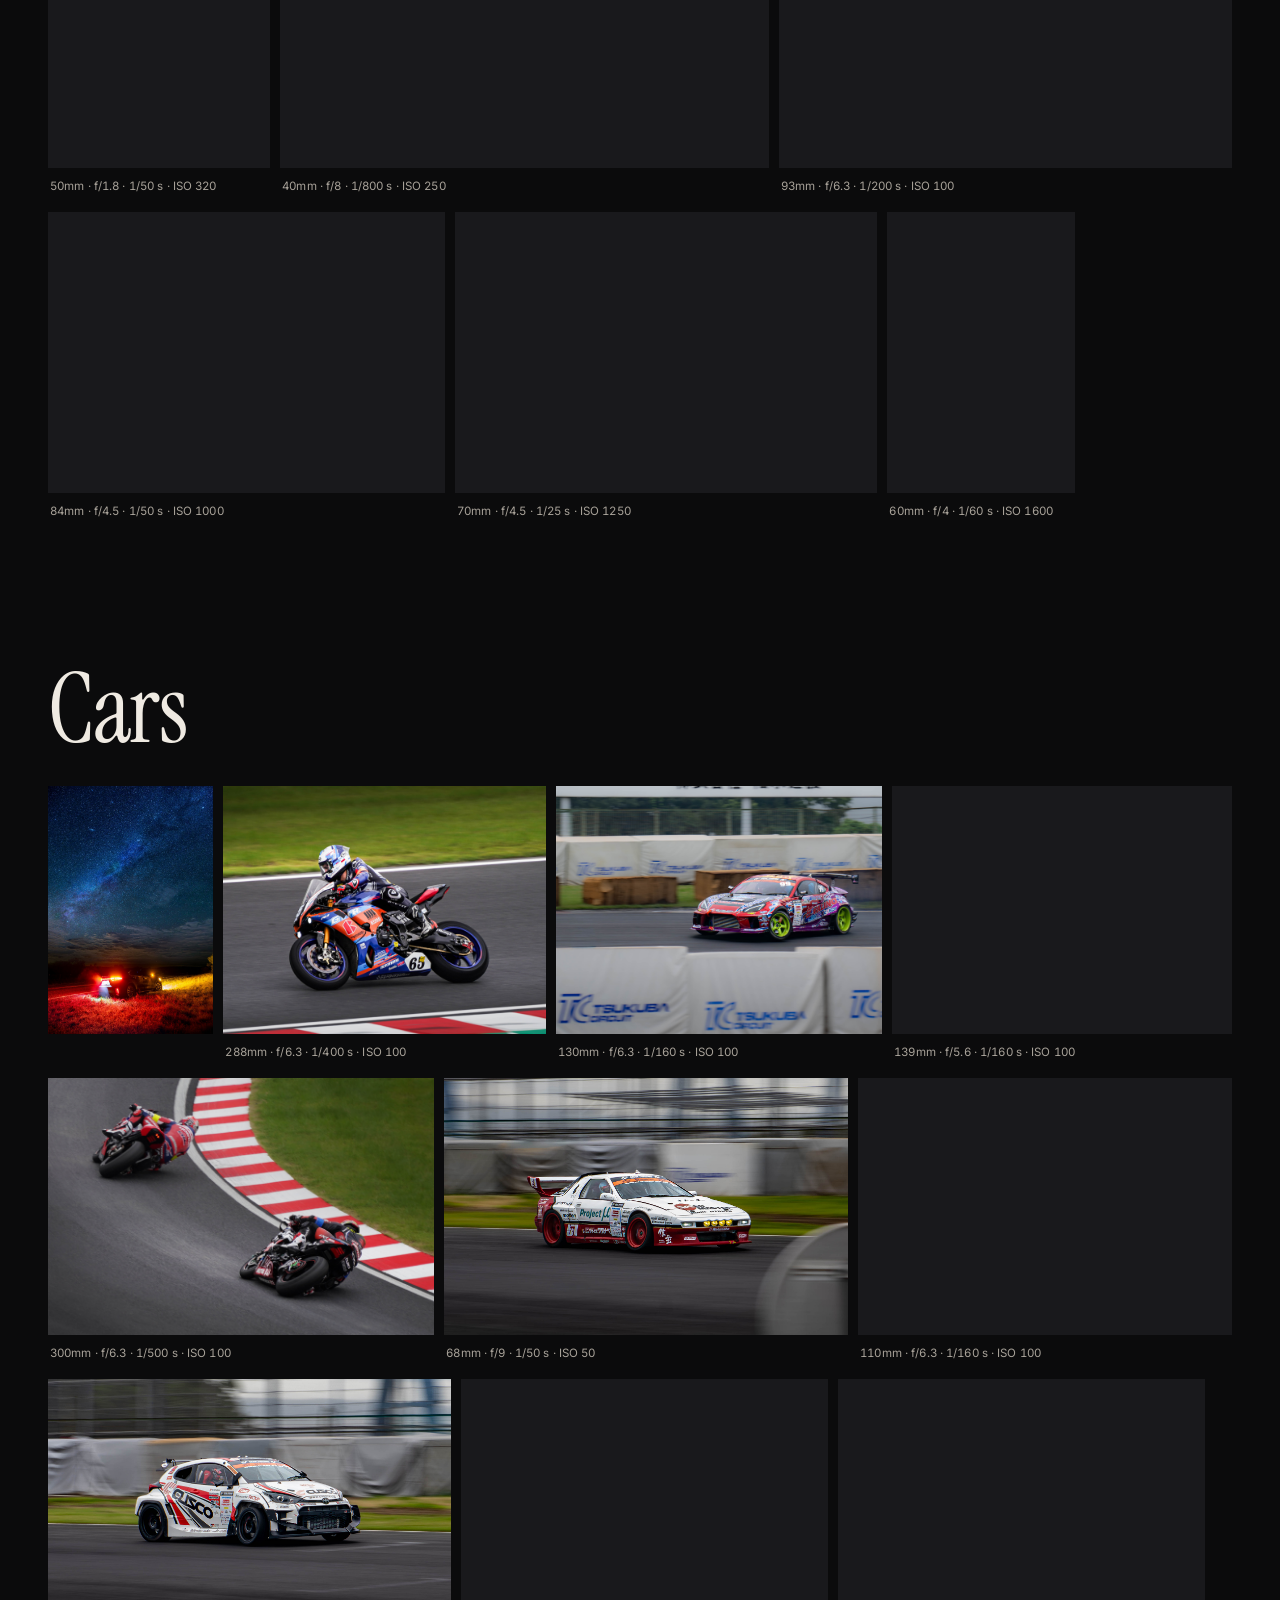
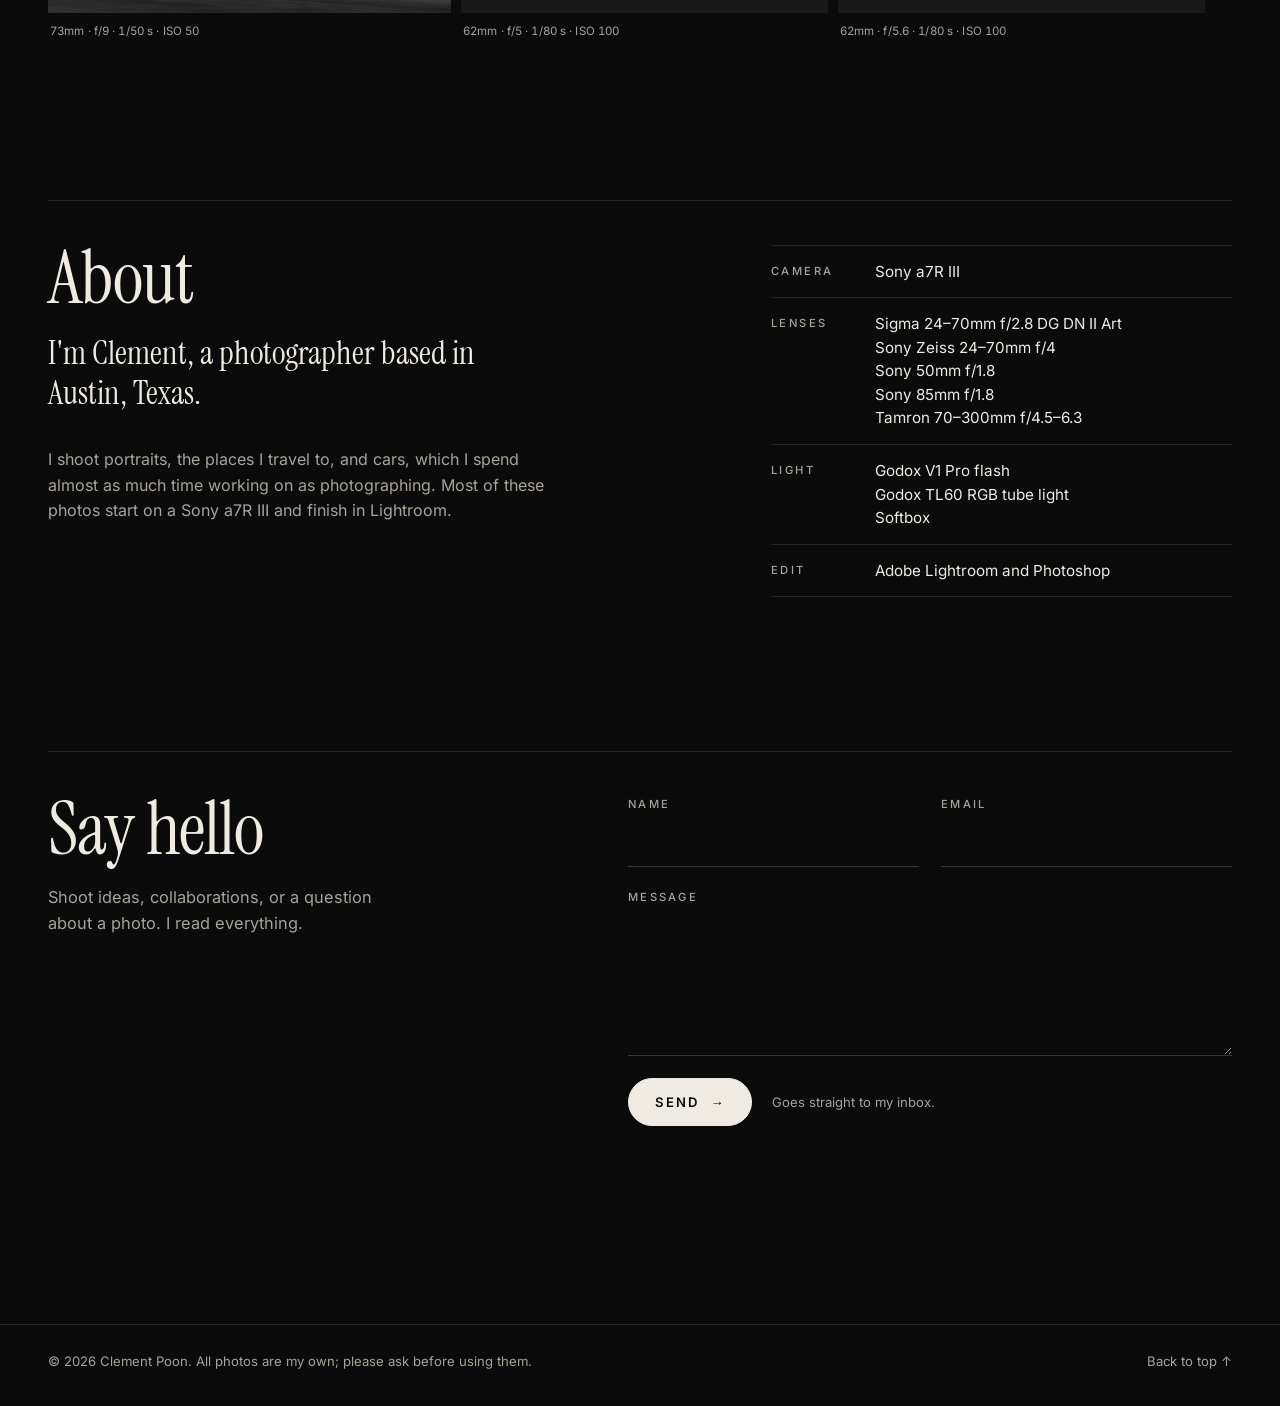
==== commit c3a47c50: "Photography: drop the email link, keep only the contact form Also update the git notes in CLAUDE.md." ====
--- a/photography/index.html
+++ b/photography/index.html
@@ -331,7 +331,6 @@
       <div>
         <h2 class="sec-title" id="contact-h">Say hello</h2>
         <p class="contact__lead">Shoot ideas, collaborations, or a question about a photo. I read everything.</p>
-        <a class="contact__email" href="mailto:ClementP@utexas.edu?subject=Photography">ClementP@utexas.edu</a>
       </div>
       <form class="form" id="contact-form" action="https://api.web3forms.com/submit" method="POST">
         <input type="hidden" name="access_key" value="4c3725a1-b6ff-4b01-a8b3-9ed4b5b16d1e">
--- a/photography/photo.css
+++ b/photography/photo.css
@@ -254,12 +254,6 @@
   padding-top: clamp(28px, 4vw, 44px); border-top: 1px solid var(--line);
 }
 .contact__lead { max-width: 34ch; color: var(--muted); font-size: 1.02rem; }
-.contact__email {
-  display: inline-block; margin-top: 6px; padding-bottom: 4px; border-bottom: 1px solid var(--line-2);
-  font-family: var(--serif); font-size: clamp(1.5rem, 3vw, 2.2rem); line-height: 1.1; overflow-wrap: anywhere;
-  transition: border-color 0.2s, color 0.2s;
-}
-.contact__email:hover { color: var(--accent); border-color: var(--accent); }
 
 .form { display: grid; gap: 22px; }
 .form__row { display: grid; grid-template-columns: 1fr 1fr; gap: 22px; }
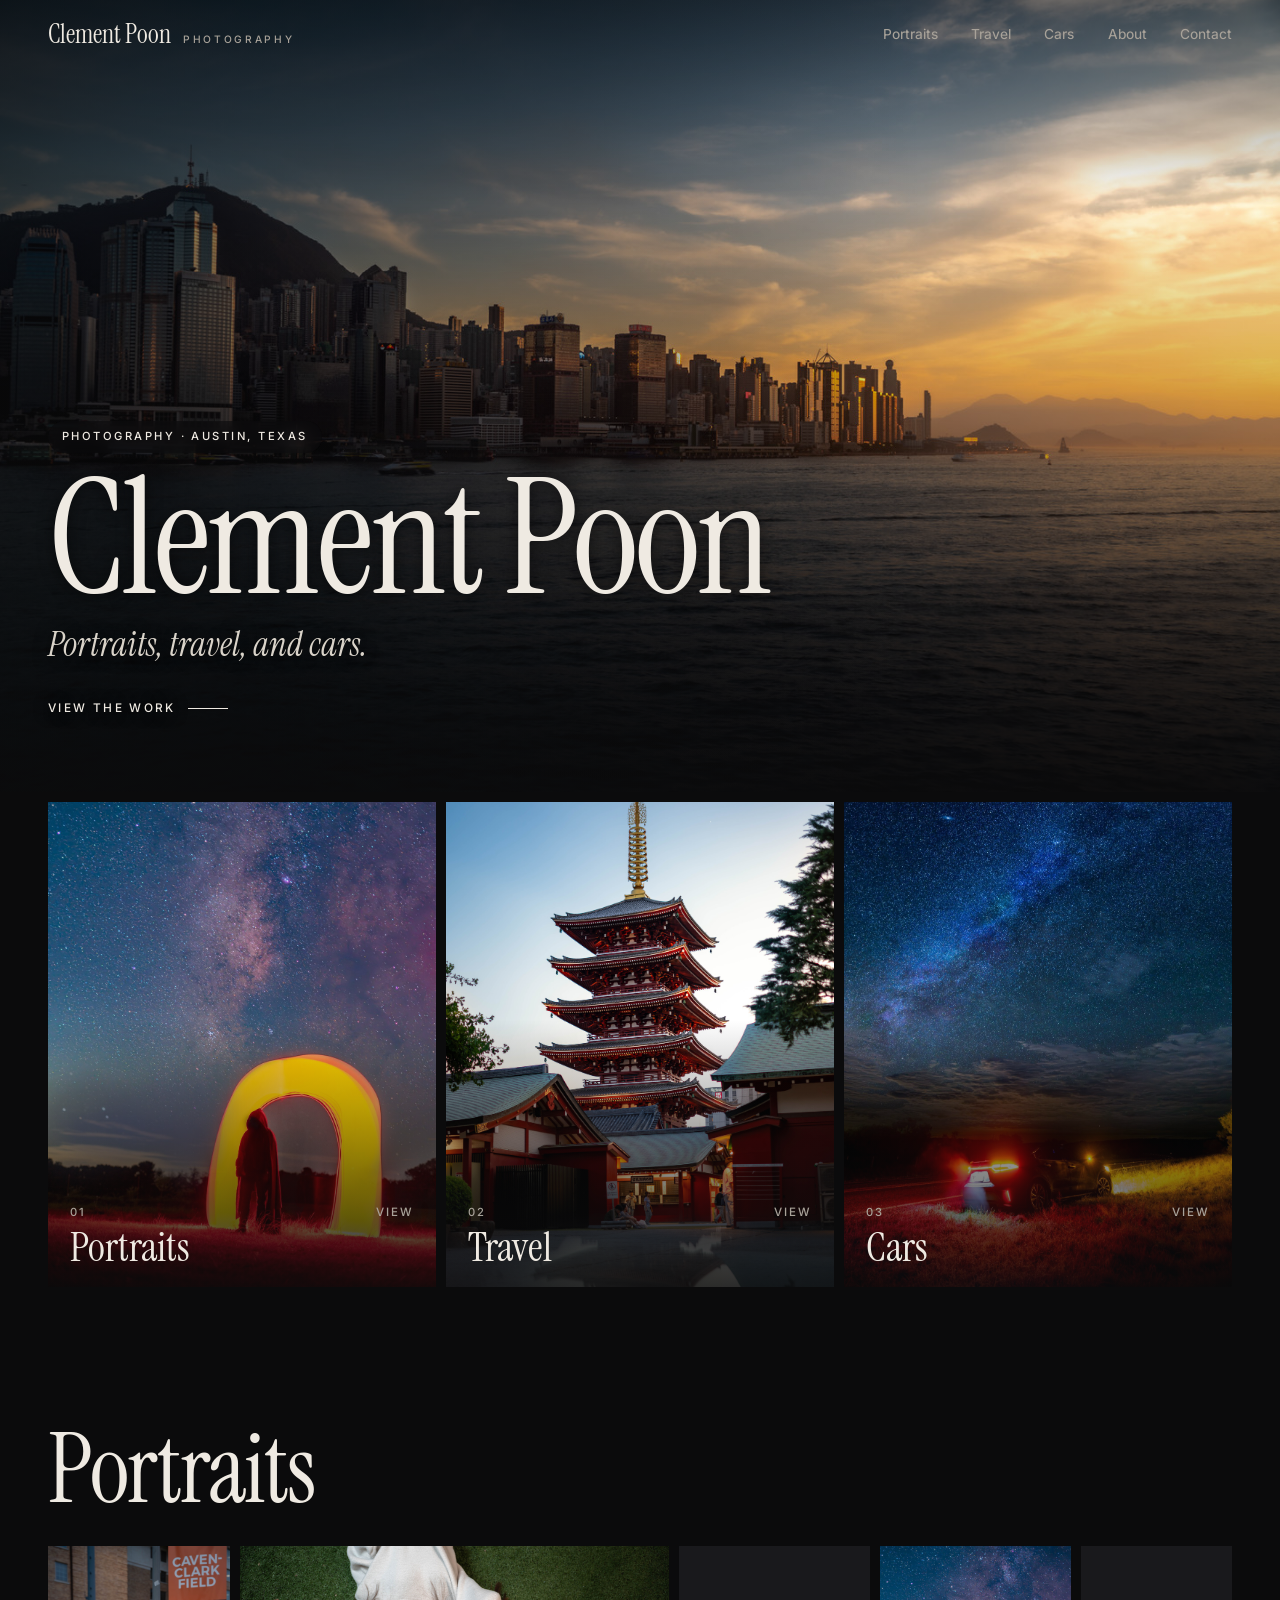
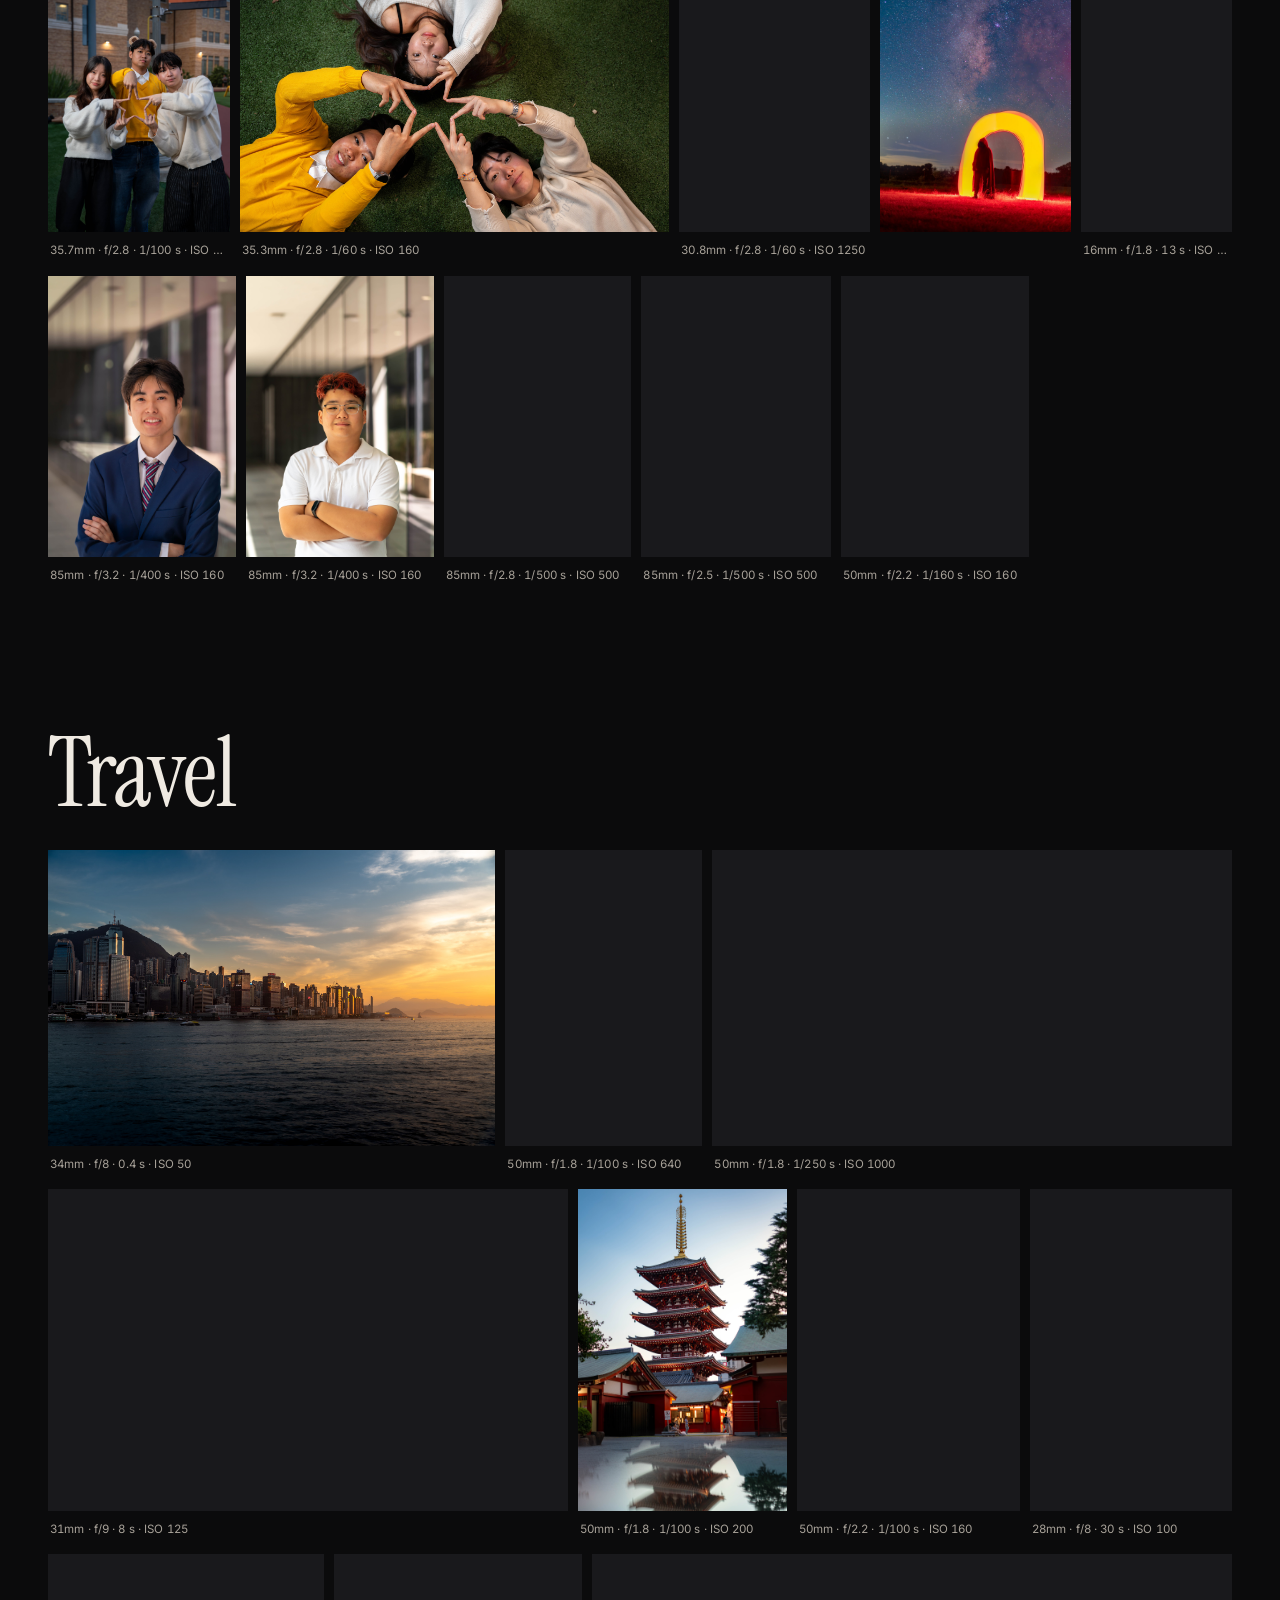
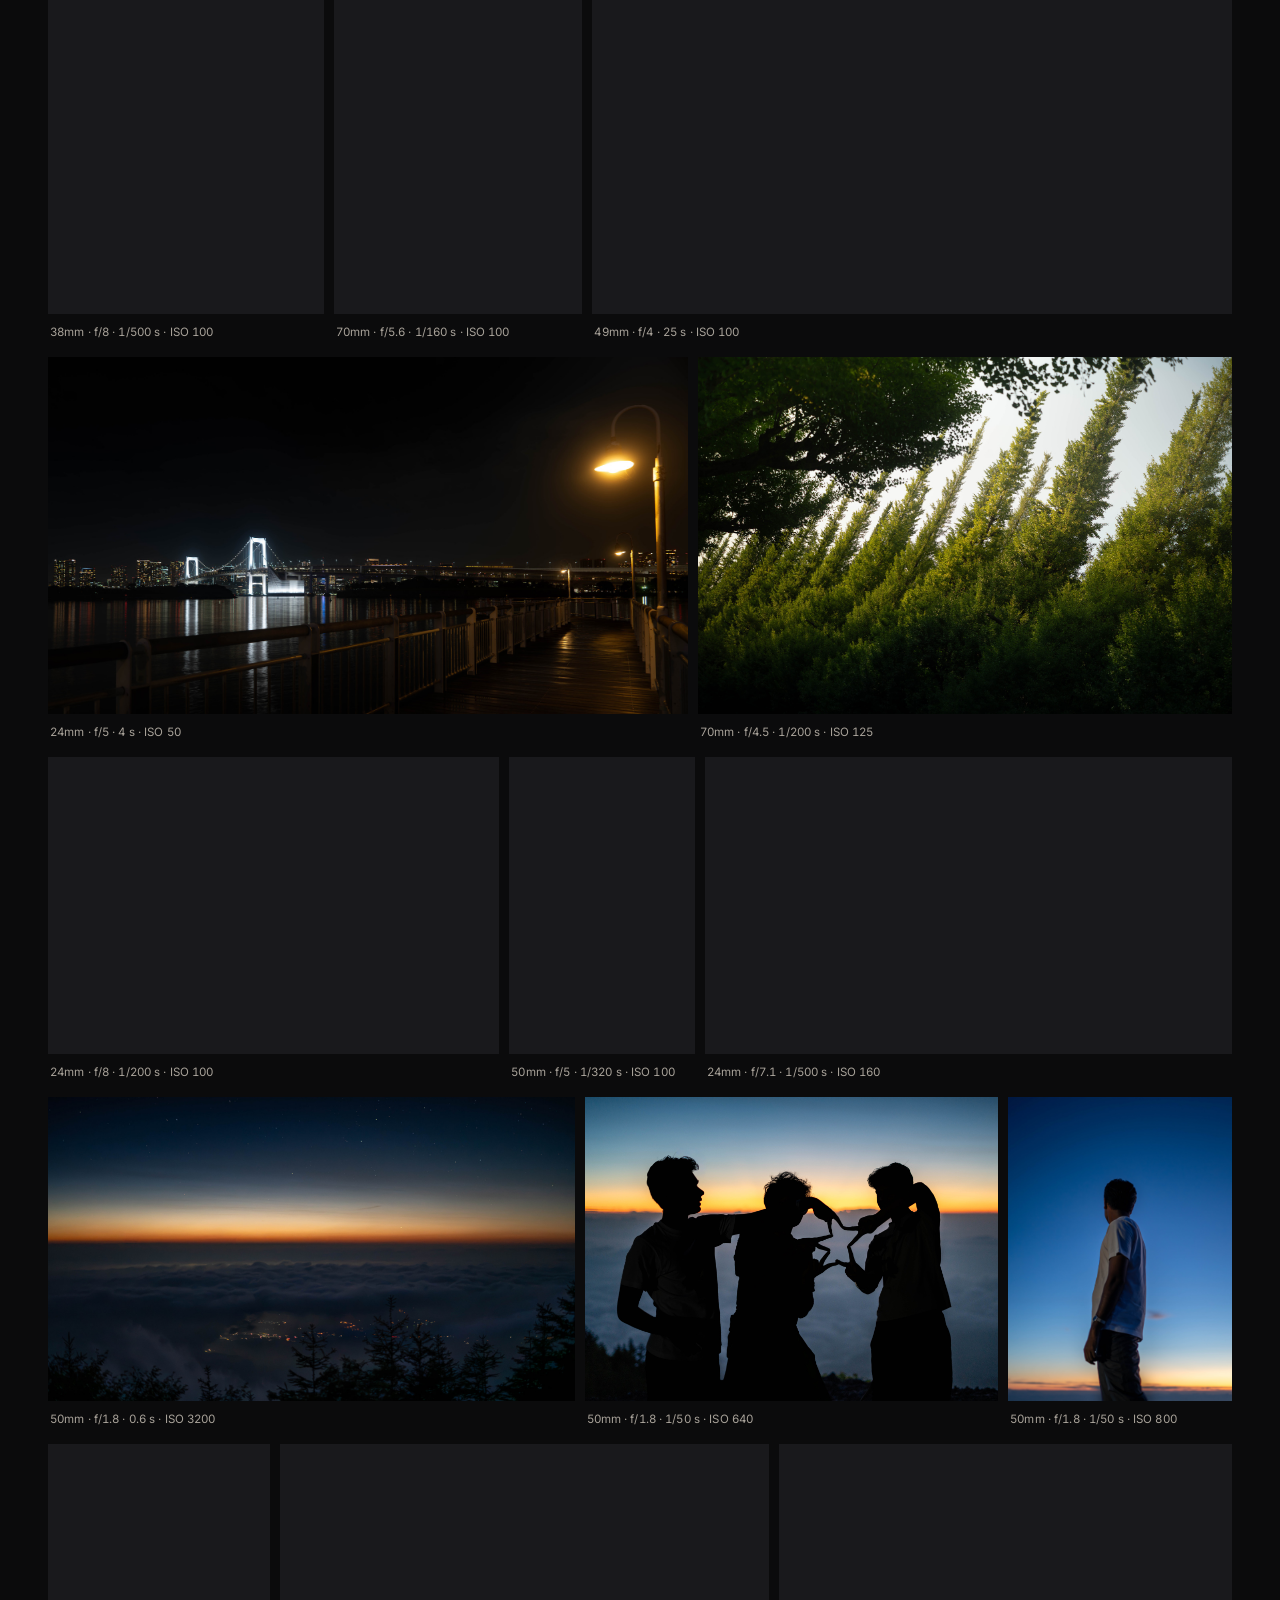
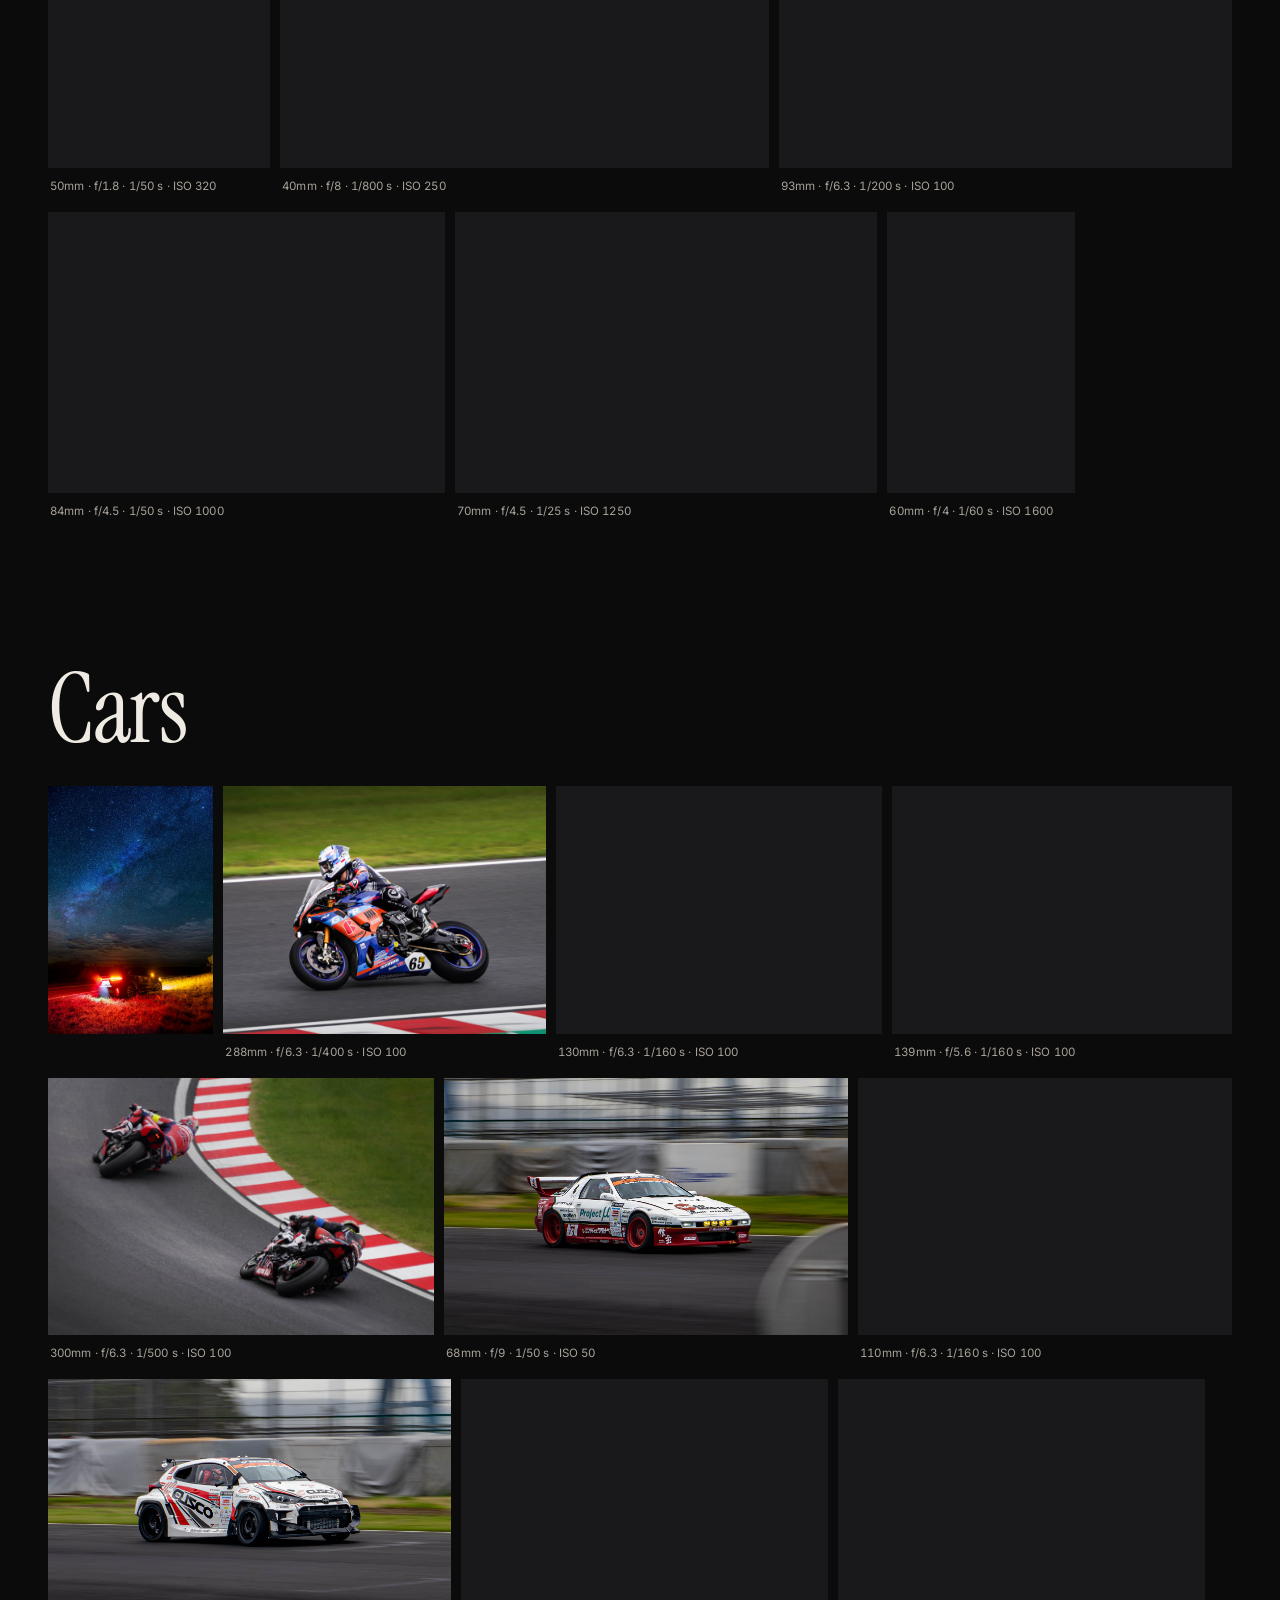
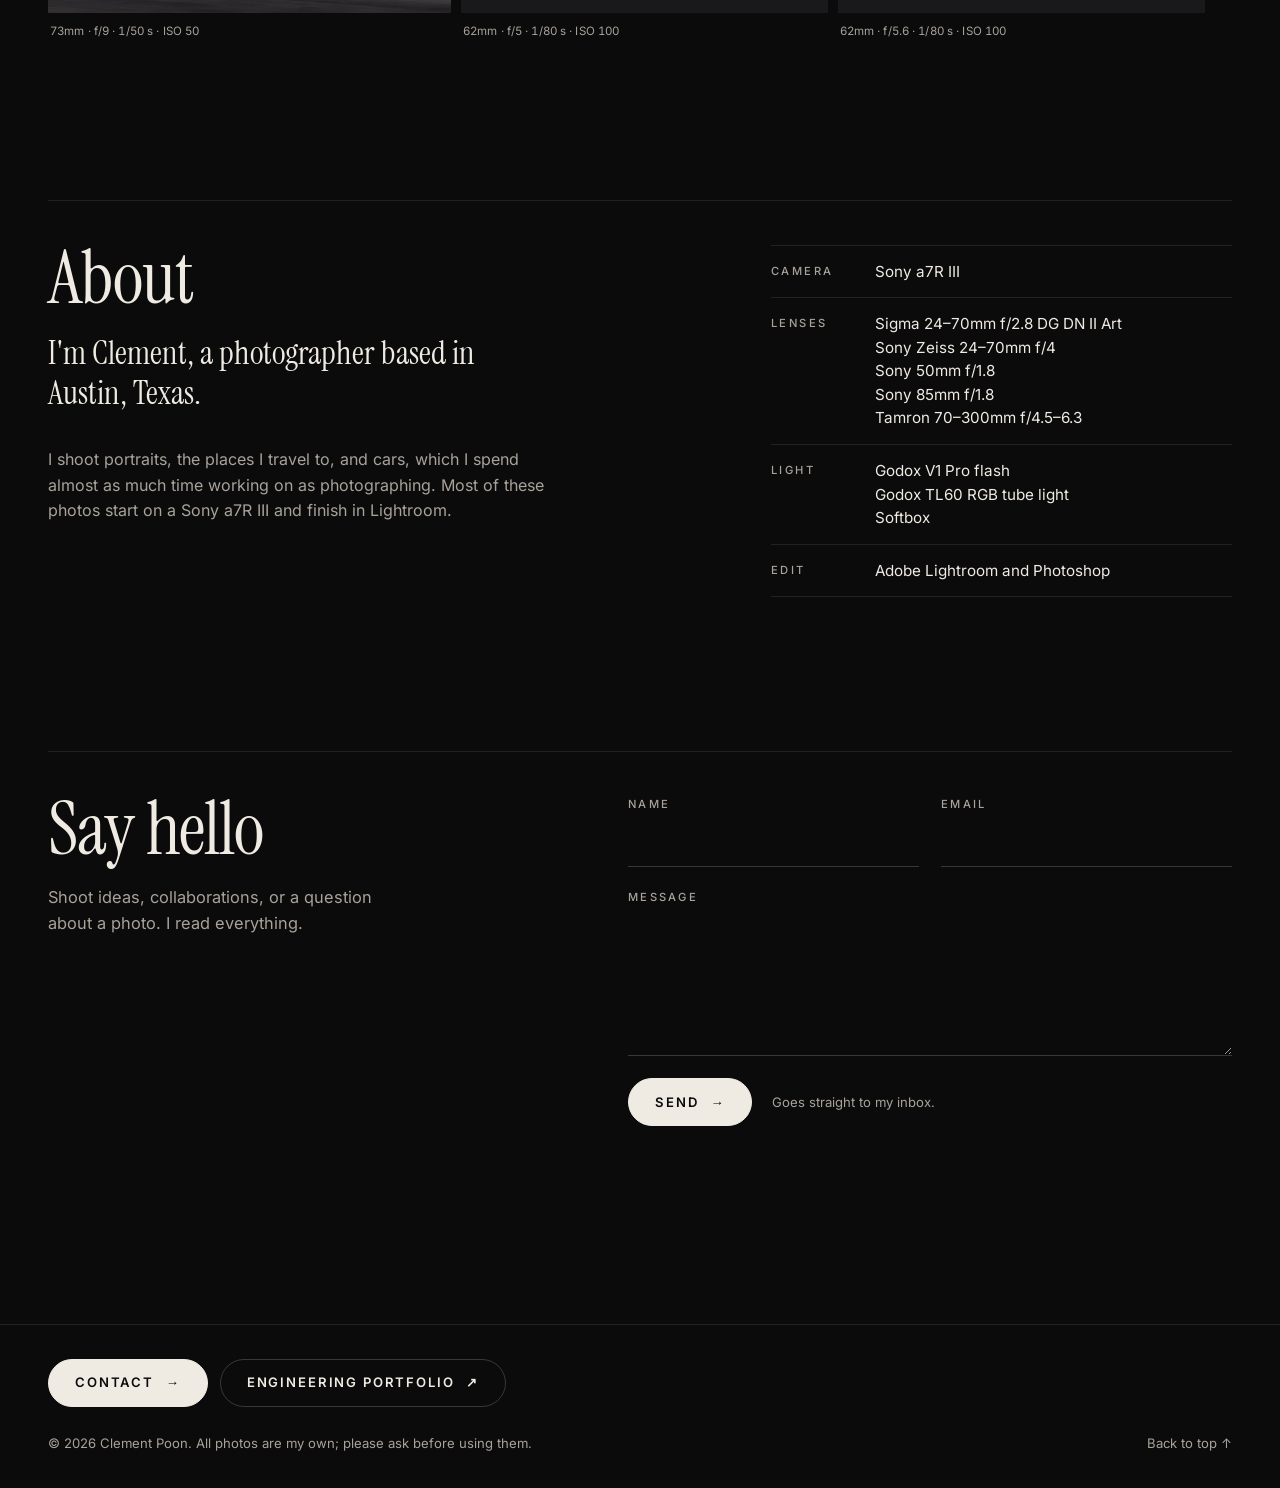
==== commit c0cbb9d8: "Photography: add Contact and Engineering portfolio buttons to the footer Co-Authored-By: Claude Opus" ====
--- a/photography/index.html
+++ b/photography/index.html
@@ -363,6 +363,10 @@
 </main>
 
 <footer class="site-foot">
+  <div class="wrap site-foot__links">
+    <a class="btn" href="#contact">Contact <span aria-hidden="true">→</span></a>
+    <a class="btn btn--ghost" href="../">Engineering portfolio <span aria-hidden="true">↗</span></a>
+  </div>
   <div class="wrap site-foot__row">
     <p>© 2026 Clement Poon. All photos are my own; please ask before using them.</p>
     <a href="#top">Back to top ↑</a>
--- a/photography/photo.css
+++ b/photography/photo.css
@@ -284,6 +284,9 @@
 
 /* ---------- FOOTER ---------- */
 .site-foot { margin-top: clamp(96px, 12vw, 170px); border-top: 1px solid var(--line); }
+.site-foot__links { display: flex; flex-wrap: wrap; gap: 12px; padding-top: 34px; }
+.btn--ghost { background: transparent; color: var(--text); border-color: var(--line-2); }
+.btn--ghost:hover { background: transparent; color: var(--accent); border-color: var(--accent); }
 .site-foot__row {
   display: flex; flex-wrap: wrap; justify-content: space-between; align-items: baseline; gap: 8px 24px;
   padding-block: 26px 34px; font-size: 0.82rem; color: var(--muted);
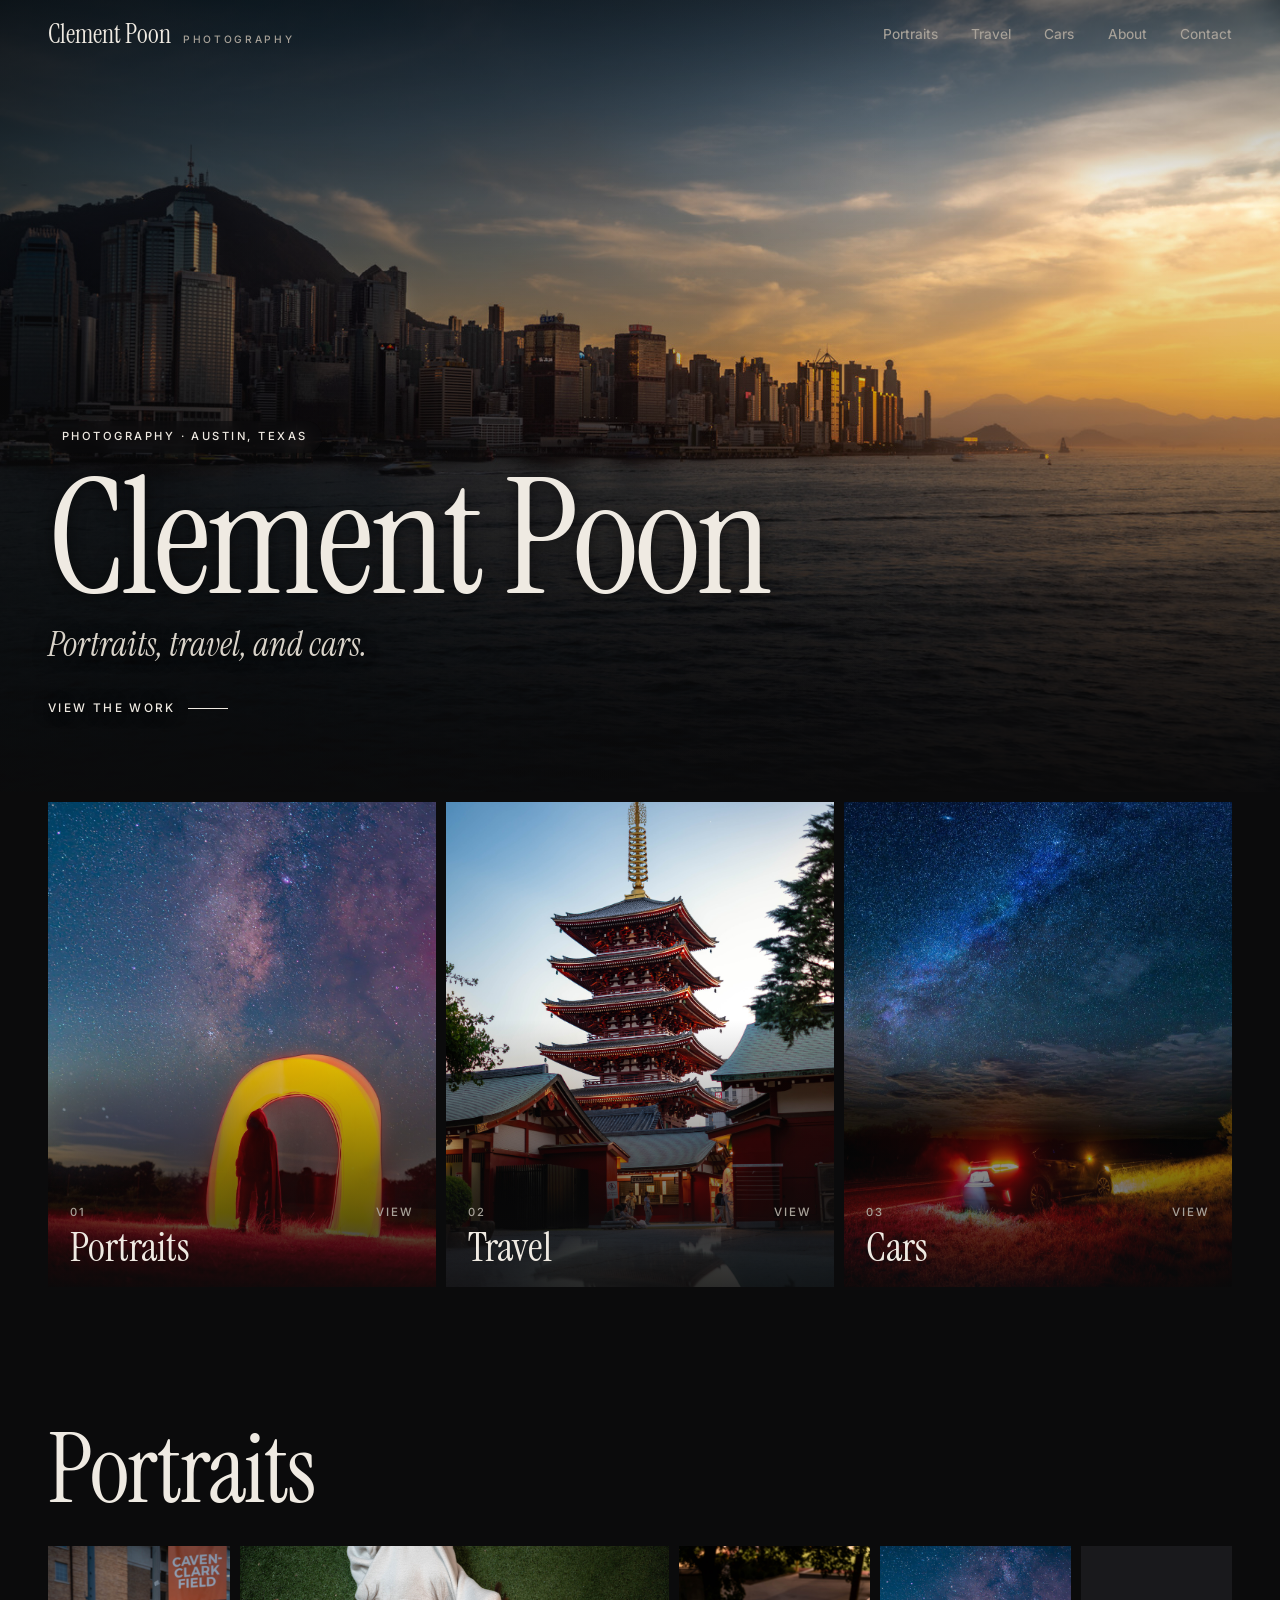
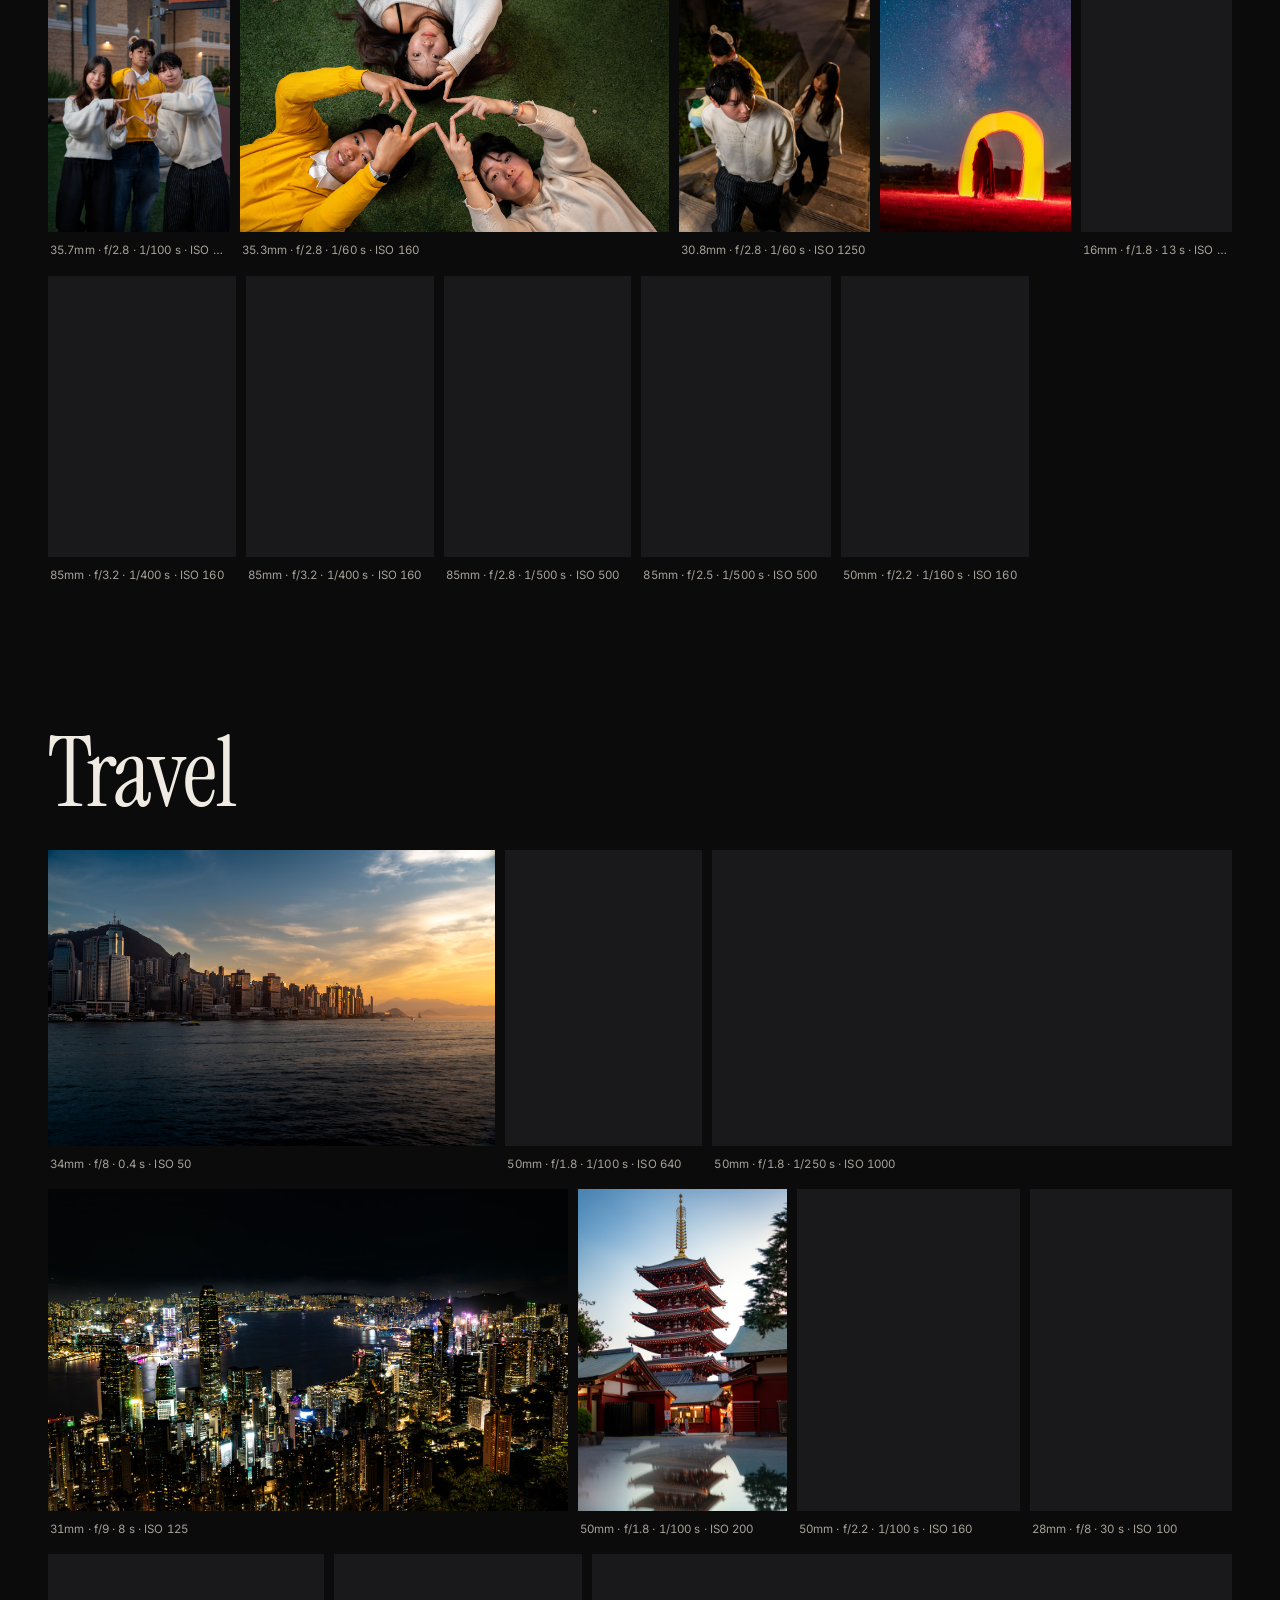
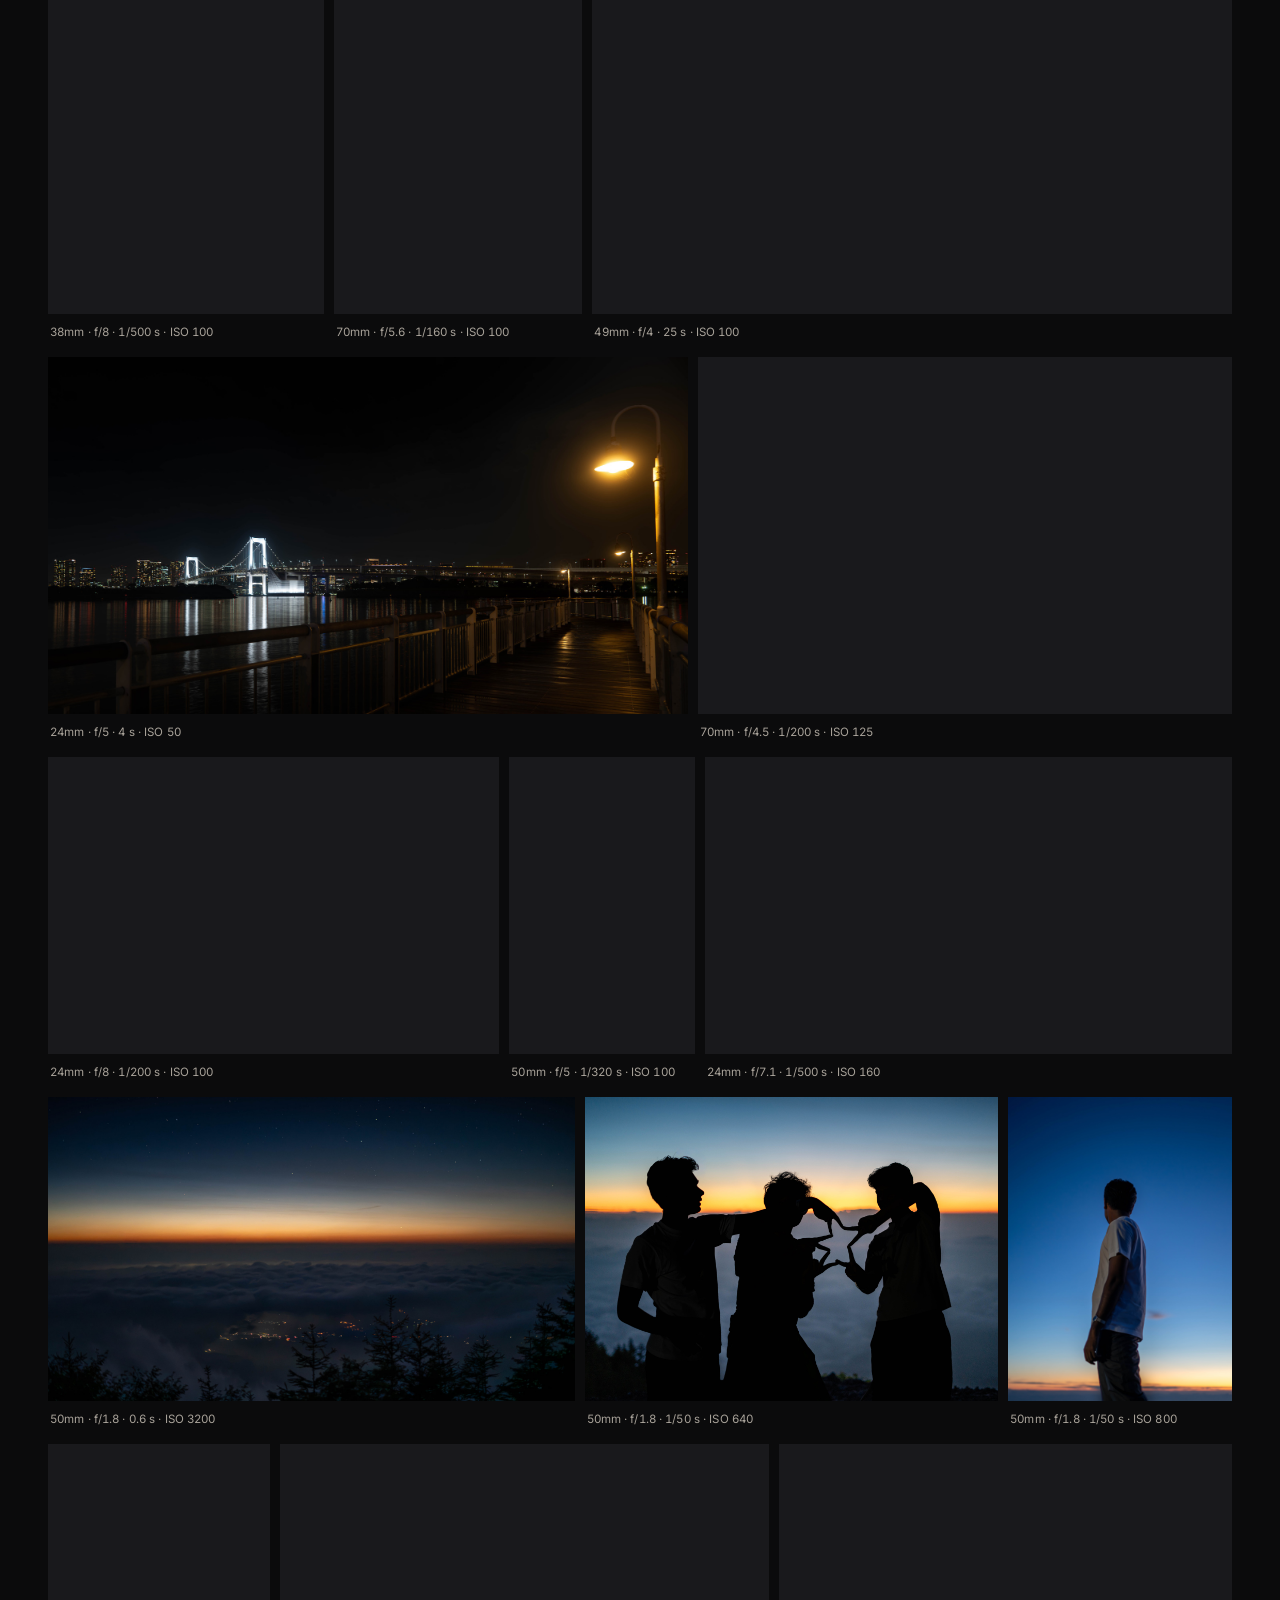
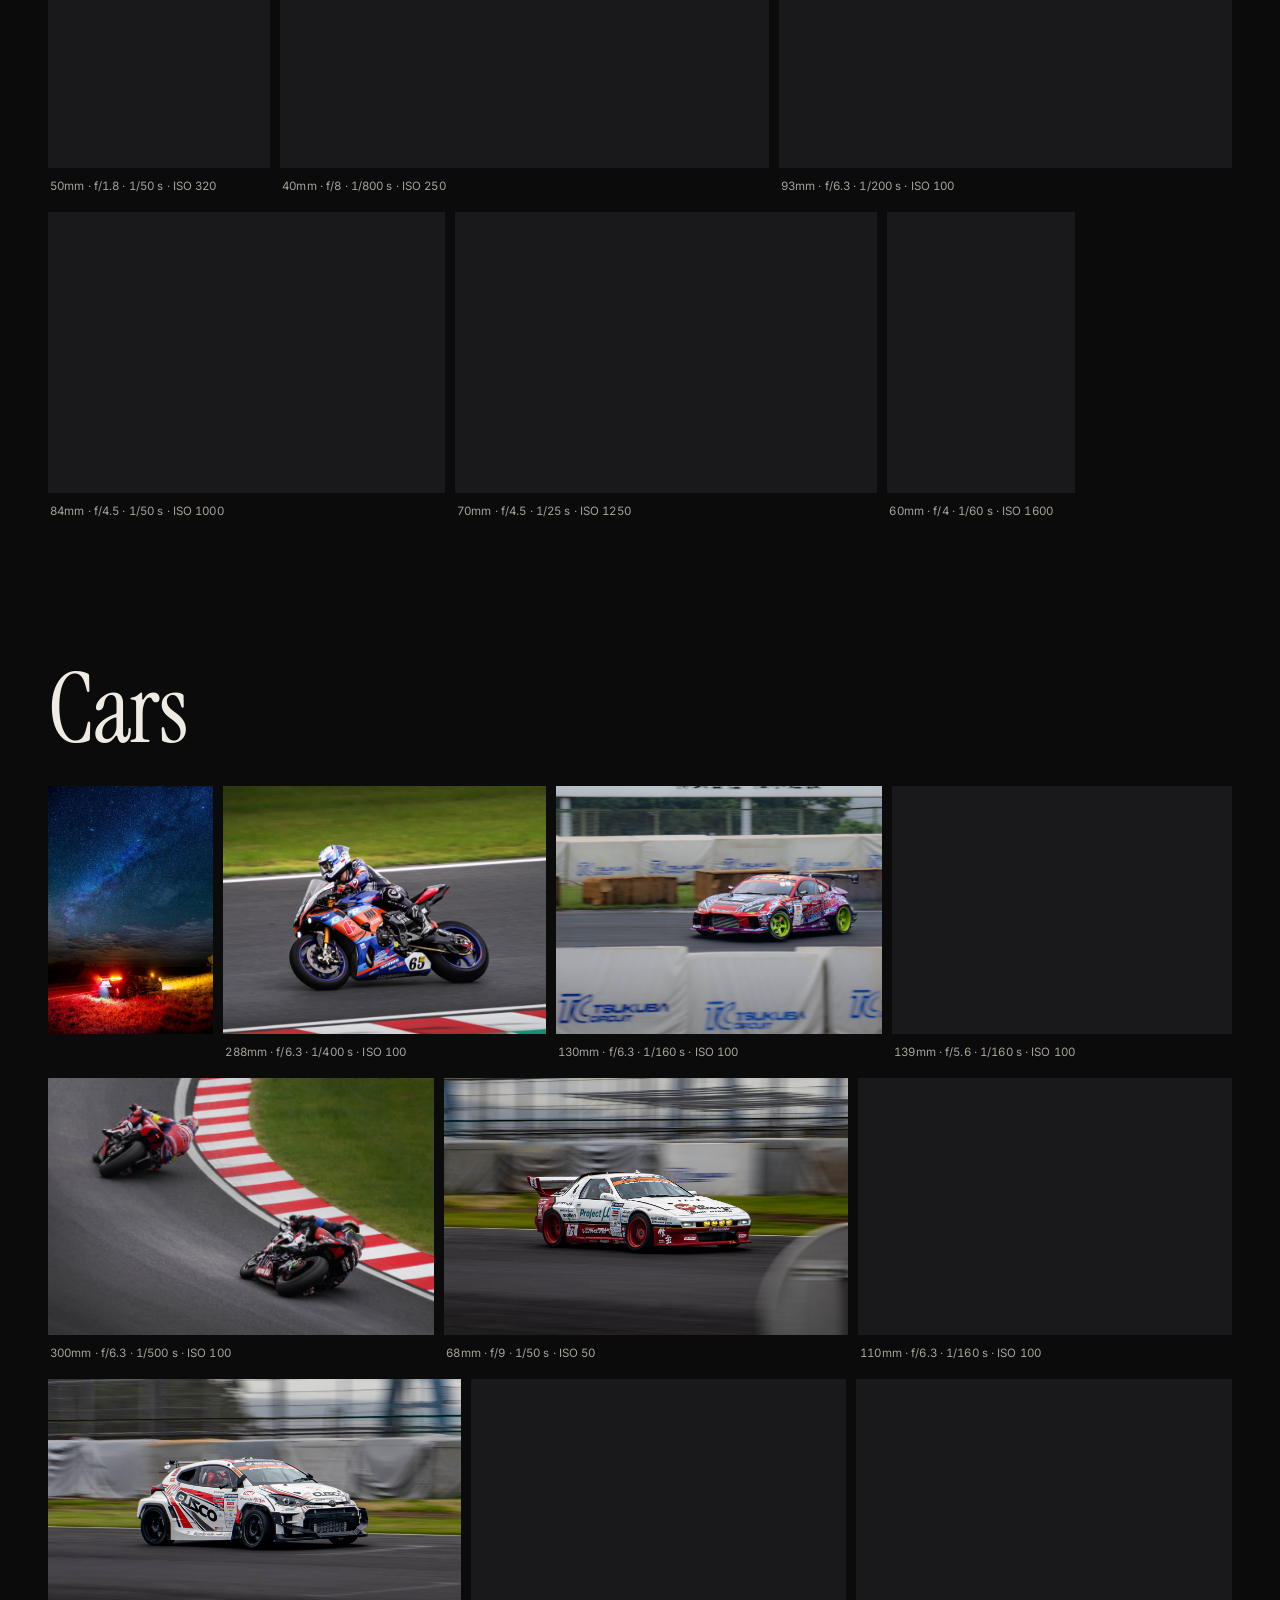
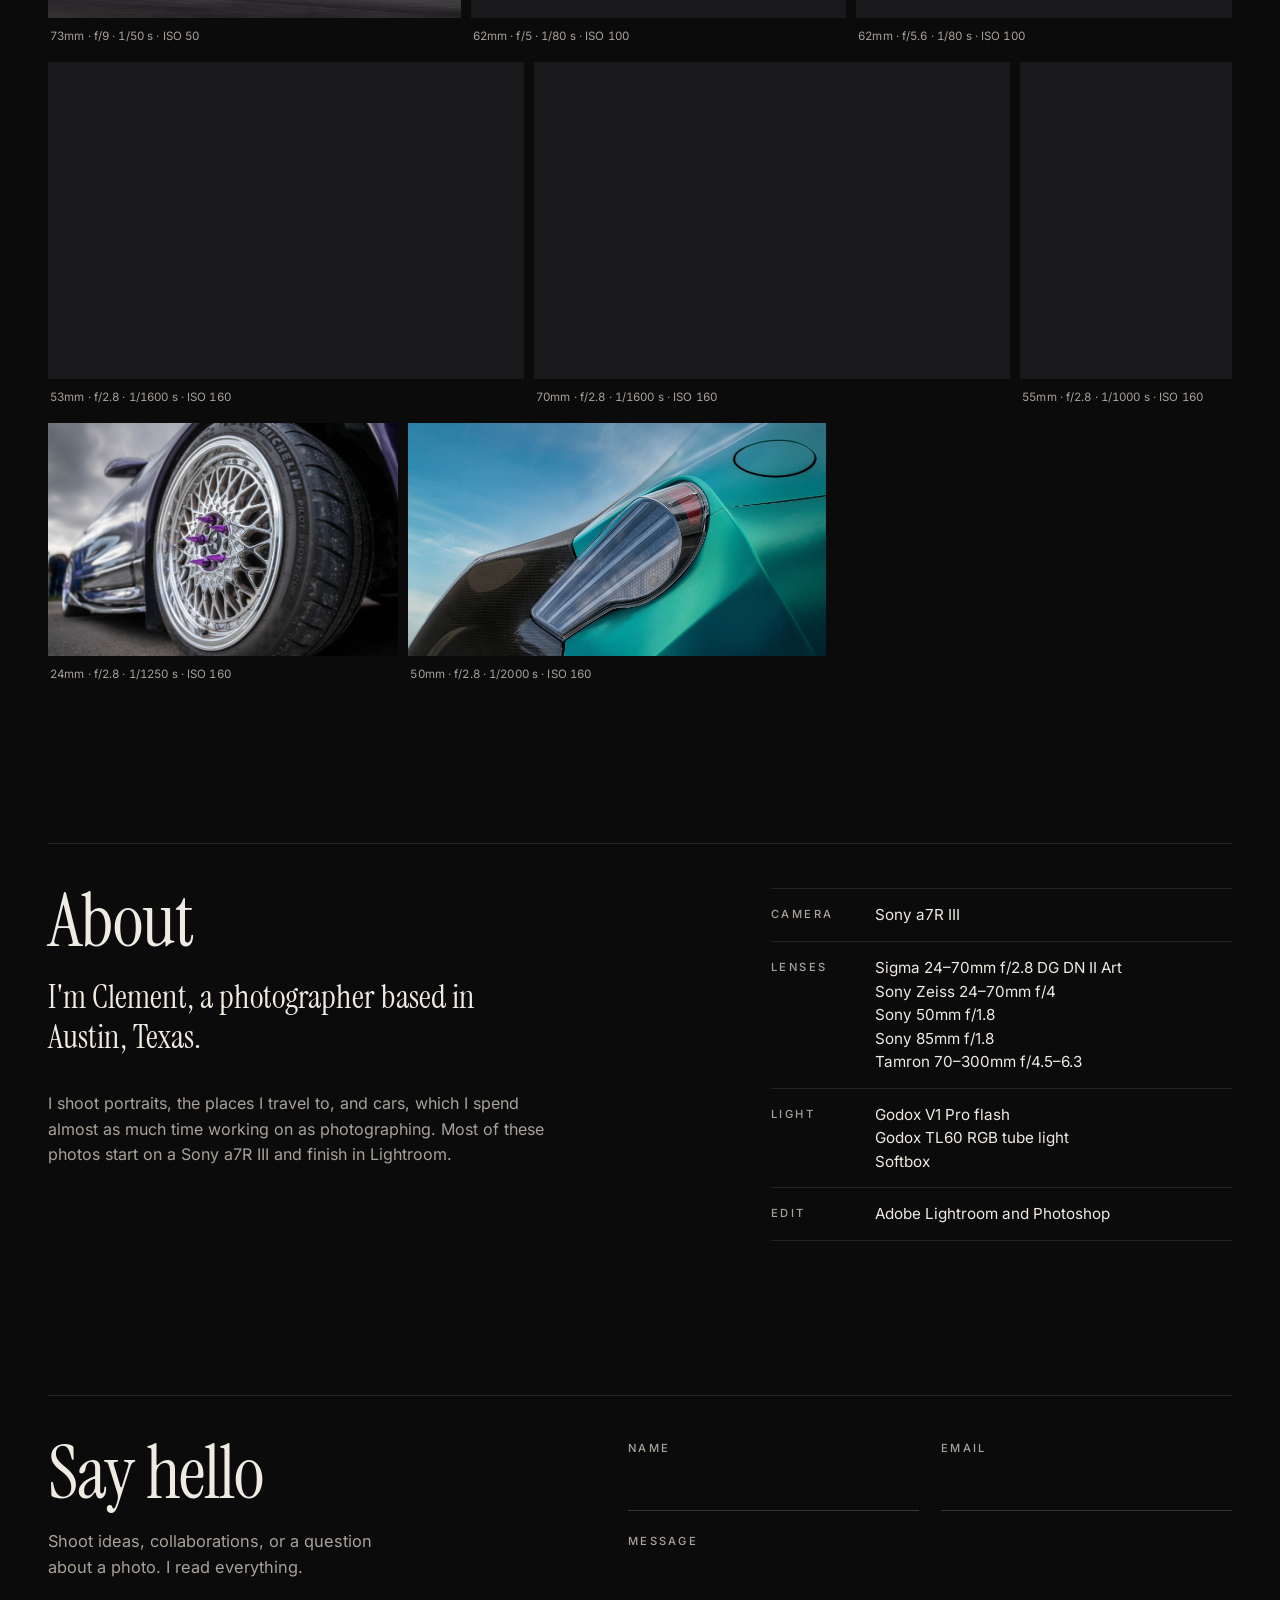
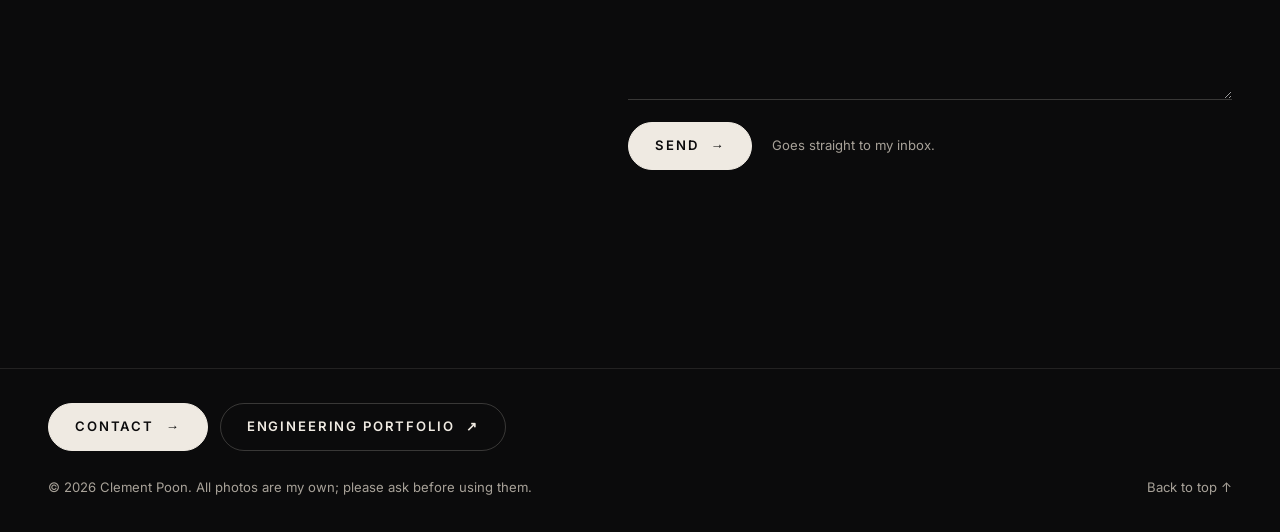
==== commit 10b69a28: "Photography: add five car photos with camera settings Co-Authored-By: Claude Opus 5.5 <noreply@anthr" ====
--- a/photography/index.html
+++ b/photography/index.html
@@ -300,6 +300,26 @@
         <button class="shot__img" type="button" data-full="img/cars/two-seconds-later.jpg"><img draggable="false" src="img/cars/two-seconds-later-sm.jpg" width="1600" height="1019" alt="Another race car passing close, two seconds after the previous shot" loading="lazy" decoding="async"></button>
         <figcaption><span class="shot__meta">62mm · f/5.6 · 1/80 s · ISO 100</span></figcaption>
       </figure>
+      <figure class="shot" style="--r:1.499">
+        <button class="shot__img" type="button" data-full="img/cars/dirty-e30.jpg"><img draggable="false" src="img/cars/dirty-e30-sm.jpg" width="1600" height="1067" alt="A lowered green BMW E30 with gold mesh wheels and yellow fog lights parked on gravel under trees" loading="lazy" decoding="async"></button>
+        <figcaption><span class="shot__meta">53mm · f/2.8 · 1/1600 s · ISO 160</span></figcaption>
+      </figure>
+      <figure class="shot" style="--r:1.499">
+        <button class="shot__img" type="button" data-full="img/cars/cherry-blossom.jpg"><img draggable="false" src="img/cars/cherry-blossom-sm.jpg" width="1600" height="1067" alt="A widebody Honda S2000 roadster in bronze with a cherry blossom and samurai livery, white wheels and a tall rear wing" loading="lazy" decoding="async"></button>
+        <figcaption><span class="shot__meta">70mm · f/2.8 · 1/1600 s · ISO 160</span></figcaption>
+      </figure>
+      <figure class="shot" style="--r:0.667">
+        <button class="shot__img" type="button" data-full="img/cars/red-weld.jpg"><img draggable="false" src="img/cars/red-weld-sm.jpg" width="1067" height="1600" alt="The front wheel of a red Corvette, a black and polished five-spoke Weld wheel under a glossy fender" loading="lazy" decoding="async"></button>
+        <figcaption><span class="shot__meta">55mm · f/2.8 · 1/1000 s · ISO 160</span></figcaption>
+      </figure>
+      <figure class="shot" style="--r:1.499">
+        <button class="shot__img" type="button" data-full="img/cars/purple-spikes.jpg"><img draggable="false" src="img/cars/purple-spikes-sm.jpg" width="1600" height="1067" alt="A low angle on a polished mesh wheel with purple spiked lug nuts on a purple Mitsubishi, under a grey sky" loading="lazy" decoding="async"></button>
+        <figcaption><span class="shot__meta">24mm · f/2.8 · 1/1250 s · ISO 160</span></figcaption>
+      </figure>
+      <figure class="shot" style="--r:1.788">
+        <button class="shot__img" type="button" data-full="img/cars/tail-light.jpg"><img draggable="false" src="img/cars/tail-light-sm.jpg" width="1600" height="895" alt="A clear tail light set into matte teal bodywork beside a carbon fiber panel, blue sky behind" loading="lazy" decoding="async"></button>
+        <figcaption><span class="shot__meta">50mm · f/2.8 · 1/2000 s · ISO 160</span></figcaption>
+      </figure>
     </div>
   </section>
 
